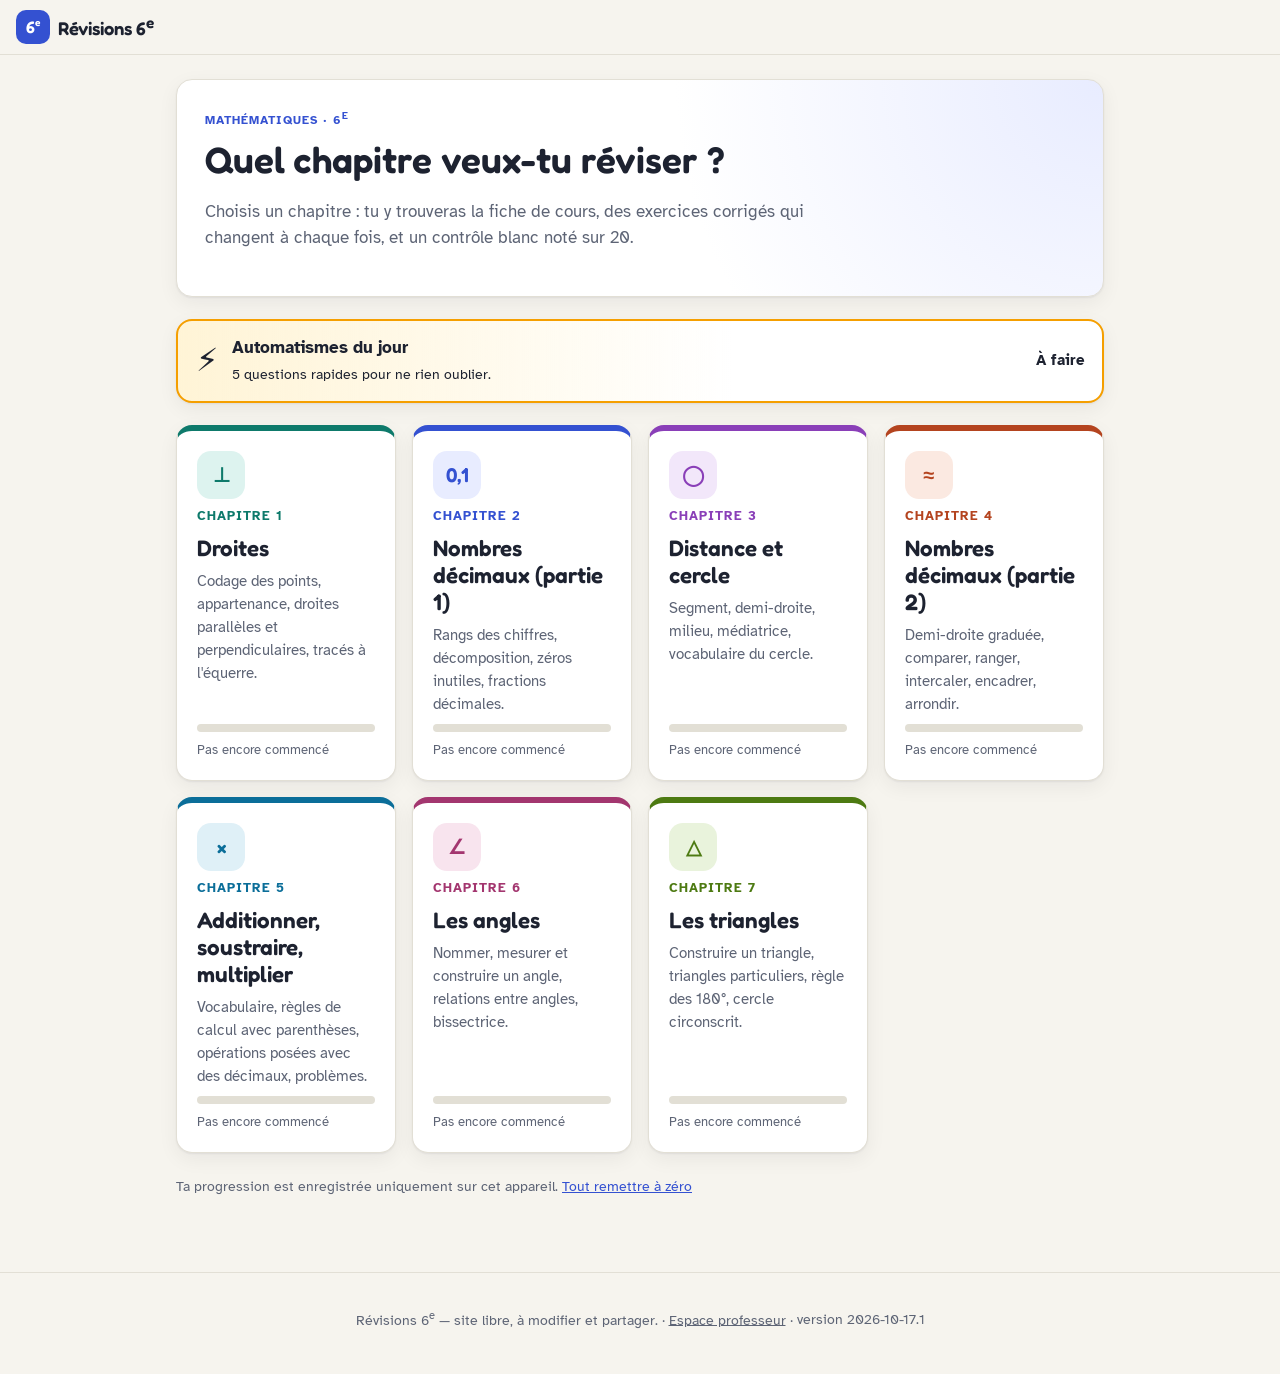
==== index.html @ e7c31f2b "Add files via upload" ====
<!doctype html>
<html lang="fr">
<head>
  <meta charset="utf-8">
  <meta name="viewport" content="width=device-width, initial-scale=1">
  <title>Révisions 6e — Mathématiques</title>
  <meta name="description" content="Site de révision tout-en-un pour les élèves de 6e : droites, nombres décimaux, distance et cercle, opérations, angles, triangles. Fiches de cours et exercices corrigés.">
  <link rel="preconnect" href="https://fonts.googleapis.com">
  <link rel="preconnect" href="https://fonts.gstatic.com" crossorigin>
  <link href="https://fonts.googleapis.com/css2?family=Atkinson+Hyperlegible:wght@400;700&family=Fredoka:wght@500;600&display=swap" rel="stylesheet">
  <meta name="site-version" content="2026-10-17.1">
  <link rel="stylesheet" href="style.css?v=2026-10-17.1">
  <link rel="stylesheet" href="chapitres-p2.css?v=2026-10-17.1">
</head>
<body>

<header class="top">
  <a href="#/" class="logo"><span class="logo-mark" id="logo-mark"><span>6<sup>e</sup></span></span><span>Révisions 6<sup>e</sup></span></a>
  <a href="#/" class="chap-pill" id="chap-pill" hidden></a>
  <nav id="nav" aria-label="Sections du chapitre"></nav>
</header>

<main>

  <!-- ===================================================== -->
  <!-- CHOIX DU CHAPITRE                                      -->
  <!-- ===================================================== -->
  <section class="page" data-ch="" data-p="accueil">
    <div class="hero">
      <p class="kicker">Mathématiques · 6<sup>e</sup></p>
      <h1>Quel chapitre veux-tu réviser ?</h1>
      <p class="lead">Choisis un chapitre : tu y trouveras la fiche de cours, des exercices corrigés qui changent à chaque fois, et un contrôle blanc noté sur 20.</p>
    </div>
    <div id="auto-card"></div>
    <div class="chapters" id="chapters"></div>
    <p class="small muted">Ta progression est enregistrée uniquement sur cet appareil.
      <button type="button" id="reset" class="linkbtn">Tout remettre à zéro</button></p>
  </section>

  <!-- ===================================================== -->
  <!-- DEVOIR (lien donné par le professeur)                  -->
  <!-- ===================================================== -->
  <section class="page" data-ch="_" data-p="devoir">
    <div class="devoir-head hero"></div>
    <div class="devoir-start card"></div>
    <div class="exercise devoir-ex" hidden></div>
  </section>

  <!-- ===================================================== -->
  <!-- ESPACE PROFESSEUR                                      -->
  <!-- ===================================================== -->
  <section class="page" data-ch="_" data-p="prof">
    <h1>Espace professeur</h1>
    <div id="prof-lock" class="card lock">
      <p class="lead">Cet espace est réservé au professeur.</p>
      <label for="prof-code"><b>Code d'accès :</b></label>
      <div class="prof-row"><input type="password" id="prof-code" autocomplete="off" aria-label="Code d'accès">
      <button type="button" class="btn primary" id="prof-unlock">Entrer</button></div>
      <p class="lock-msg"></p>
    </div>
    <div id="prof-content" hidden>
      <p class="lead">Choisis une ou plusieurs notions, puis copie le lien du devoir pour tes élèves (ENT, Pronote…), ou lance-les au vidéoprojecteur. <button type="button" class="linkbtn" id="prof-relock">Verrouiller cet espace</button></p>
      <div class="card p2-classeur">
        <h2>📒 Classeur de la période</h2>
        <p class="small">Progression par classe (à cocher ou datée selon ton emploi du temps), déroulé des séances, devoirs à copier avec le lien du site déjà prêt, tous les documents (cours, corrigés, évaluations) et les <b>parcours avec les prénoms</b>, dans l'ordre du plan de classe.</p>
        <p><a class="btn primary" href="classeur.html">Ouvrir le classeur →</a> <span class="small muted">Les documents sont chiffrés : le classeur te demande leur code la première fois.</span></p>
      </div>
      <p id="bilan-open-row" hidden><a class="btn primary" id="bilan-open" target="_blank" rel="noopener">📊 Voir le bilan des devoirs (Grist)</a></p>
      <div class="prof-out card">
        <h2>1. Donner un devoir</h2>
        <div class="prof-opts">
          <span><label for="prof-n"><b>Nombre de questions :</b></label>
          <select id="prof-n"><option>5</option><option selected>10</option><option>15</option><option>20</option></select></span>
          <span><label for="prof-classe"><b>Classe :</b></label>
          <select id="prof-classe" class="cl-select"></select>
          <button type="button" class="mini" id="prof-classes-edit">✏️ Mes classes</button></span>
          <label class="prof-chk"><input type="checkbox" id="prof-form-use" disabled> Envoyer les résultats dans mon formulaire (voir 2.)</label>
          <label class="prof-chk"><input type="checkbox" id="prof-once"> Seul le premier essai compte (les suivants servent d'entraînement et ne sont pas envoyés)</label>
        </div>
        <div class="prof-row">
          <input type="text" id="prof-link" readonly aria-label="Lien du devoir">
          <button type="button" class="btn primary" id="prof-copy-link">Copier le lien</button>
          <a class="btn" id="prof-open" hidden>Essayer</a>
          <a class="btn" id="prof-projo" hidden>📽 Vidéoprojecteur</a>
        </div>
        <div id="prof-classes-box" class="classes-box" hidden>
          <label for="prof-classes-list"><b>Mes classes</b> (une par ligne) :</label>
          <textarea id="prof-classes-list" rows="5" placeholder="6A&#10;6B&#10;6C"></textarea>
          <p><button type="button" class="btn primary" id="prof-classes-save">Enregistrer</button> <span class="small muted">La liste reste enregistrée sur cet ordinateur.</span></p>
        </div>
        <p class="small muted"><b>Classe :</b> choisis la classe dans le menu avant de copier le lien ; elle est fixée dans le lien, les élèves n'ont rien à choisir. Fais un lien par classe. L'élève écrit seulement son prénom avant de commencer. À la fin, il obtient une carte de résultat (prénom, score, aide utilisée, date, numéro d'essai, code). Si ton formulaire Google est relié, le résultat t'est <b>envoyé automatiquement</b> ; sinon, l'élève te montre une capture d'écran ou te recopie son code.</p>
      </div>
      <div id="prof-list"></div>
      <div class="card">
        <h2>2. Recevoir les résultats automatiquement</h2>
        <p class="small">Les résultats de toute la classe arrivent dans un tableau, une ligne par élève, sans rien recopier. À faire <b>une seule fois</b>, avec <b>Grist</b> (apps.education.fr) :</p>
        <ol class="small steps-form">
          <li>Dans Grist, crée un document avec une table de <b>6 colonnes</b> nommées exactement : <b>Prénom, Code, Classe, Devoir, Score, Détail</b>.</li>
          <li>Ajoute une vue <b>Formulaire</b> sur cette table, avec ces 6 champs, puis clique sur <b>Publier</b>.</li>
          <li>Copie le lien du formulaire publié (il ressemble à <code>…/o/docs/forms/…/1</code>), colle-le ci-dessous, puis clique sur <b>Relier et tester</b>.</li>
        </ol>
        <div class="prof-row">
          <input type="text" id="prof-form" class="wide-inp" placeholder="https://grist.numerique.gouv.fr/o/docs/forms/…/1" aria-label="Lien du formulaire">
          <button type="button" class="btn primary" id="prof-form-test" hidden>Relier et tester</button>
        </div>
        <p id="prof-form-status" class="small muted"></p>
        <p class="small">Le test envoie une ligne « TEST » dans ta table : si elle arrive, tout fonctionne. Sinon, le site passe tout seul en <b>mode manuel</b> : à la fin du devoir, l'élève a un lien vers ton formulaire pour y recopier son code, et tu vérifies ensuite tous les codes d'un coup (partie 3).</p>
        <details class="howto small">
          <summary>Utiliser plutôt un formulaire Google</summary>
          <ol class="steps-form">
            <li>Sur forms.google.com, crée un formulaire avec 6 questions « Réponse courte », dans cet ordre : Prénom, Code, Classe, Devoir, Score, Détail.</li>
            <li>Paramètres → Réponses : ne collecte pas les e-mails, et décoche « Limiter aux utilisateurs de [ton établissement] ».</li>
            <li>Réponses → Associer à Sheets.</li>
            <li>⋮ → Obtenir le lien prérempli : écris <b>x</b> dans les 6 réponses, « Obtenir le lien », « Copier le lien », puis colle-le dans le champ ci-dessus.</li>
          </ol>
        </details>
        <p class="small muted">Ensuite, les liens de devoir que tu copies plus haut utilisent ce formulaire. Ce réglage reste enregistré sur cet appareil. Données transmises : prénom, classe, devoir, score, date, code. Vérifie avec ton établissement que l'outil choisi est autorisé.</p>
      </div>
      <div class="card">
        <h2>3. Bilan des résultats</h2>
        <div class="grist-auto widget-box">
          <p class="small"><b>⭐ Le plus simple : le bilan directement dans Grist</b>, toujours à jour, sans rien copier. À régler une fois :</p>
          <ol class="small steps-form">
            <li>Dans ton document Grist, clique sur <b>Ajouter</b> → <b>Ajouter un widget à la page</b>.</li>
            <li>Choisis le widget <b>Personnalisé</b> et, comme données, ta table de résultats, puis <b>Ajouter à la page</b>.</li>
            <li>Dans le panneau de droite, choisis « URL personnalisée » et colle cette adresse : <code id="widget-url"></code> <button type="button" class="mini" id="widget-copy">Copier</button></li>
            <li>Règle l'accès du widget sur <b>Lecture de la table</b> (Grist te le demande : clique sur « Accepter »).</li>
          </ol>
          <p class="small muted">Le bilan s'affiche alors dans Grist : une ligne par élève, choix du meilleur, premier ou dernier essai, élèves qui n'ont pas fait le devoir, codes suspects.</p>
          <p class="small"><b>Bouton d'accès rapide :</b> dans Grist, ouvre la page où se trouve le bilan, copie l'adresse en haut du navigateur et colle-la ici. Un bouton « 📊 Voir le bilan » apparaîtra en haut de cet espace.</p>
          <input type="text" id="bilan-link" class="wide-inp" placeholder="https://grist.numerique.gouv.fr/o/docs/…/p/2" aria-label="Lien de la page du bilan dans Grist">
        </div>
        <div class="grist-auto">
          <p class="small"><b>Chargement automatique depuis Grist</b> (avec une clé API ; refusé par le Grist de l'État) :</p>
          <ol class="small steps-form">
            <li>Dans Grist, ouvre ta table de résultats et copie l'adresse de la page (le lien du <b>document</b>) :
              <input type="text" id="gr-doc" class="wide-inp" placeholder="https://grist.numerique.gouv.fr/o/docs/…" aria-label="Lien du document Grist"></li>
            <li>Dans Grist, clique sur ton nom (en haut à droite) → <b>Paramètres du profil</b> → <b>Clé API</b> → <b>Créer</b>, puis copie la clé :
              <input type="password" id="gr-key" class="wide-inp" autocomplete="off" placeholder="Clé API Grist" aria-label="Clé API Grist"></li>
          </ol>
          <p><button type="button" class="btn primary" id="gr-load">🔄 Charger les résultats</button> <button type="button" class="linkbtn" id="gr-forget" hidden>Oublier la clé sur cet appareil</button></p>
          <p id="gr-status" class="gr-status muted">La clé reste uniquement sur cet appareil : elle n'est jamais mise dans les liens des élèves. Ne la donne à personne ; « Verrouiller cet espace » l'efface.</p>
        </div>
        <details class="howto small"${''}>
          <summary>Sans clé : copier-coller depuis Grist ou Google Sheets</summary>
          <p>Clique dans ta table, fais <kbd>Ctrl</kbd>+<kbd>A</kbd> pour tout sélectionner puis <kbd>Ctrl</kbd>+<kbd>C</kbd> pour copier, et colle ici avec <kbd>Ctrl</kbd>+<kbd>V</kbd> :</p>
        <textarea id="bilan-in" rows="4" aria-label="Lignes copiées depuis la table des résultats" placeholder="Colle ici toute ta table de résultats…"></textarea>
        <p><button type="button" class="linkbtn" id="bilan-clear">Effacer</button></p>
        </details>
        <div id="bilan-out"></div>
        <p class="small muted">Le bilan donne une ligne par élève, même s'il a fait le devoir plusieurs fois : tu choisis de retenir son meilleur essai, son premier ou son dernier. Chaque code est vérifié : une ligne tapée à la main ou recopiée sur un camarade est signalée à part. Rien de ce que tu colles n'est enregistré, sauf les listes de classe sur cet appareil.</p>
      </div>
      <div class="card">
        <h2>4. Vidéoprojecteur</h2>
        <p class="small">Coche des notions plus haut puis clique sur « 📽 Vidéoprojecteur ». Une question s'affiche en grand ; <kbd>R</kbd> affiche la réponse, <kbd>→</kbd> passe à la suivante, <kbd>F</kbd> met en plein écran. Un minuteur est disponible.</p>
      </div>
    </div>
  </section>

  <!-- ===================================================== -->
  <!-- VIDÉOPROJECTEUR                                        -->
  <!-- ===================================================== -->
  <section class="page" data-ch="_" data-p="projo">
    <div class="projo-stage"></div>
  </section>

  <!-- ===================================================== -->
  <!-- AUTOMATISMES DU JOUR                                   -->
  <!-- ===================================================== -->
  <section class="page" data-ch="_" data-p="auto">
    <div class="hero">
      <p class="kicker">Tous les chapitres</p>
      <h1>⚡ Automatismes du jour</h1>
      <p class="lead auto-info"></p>
    </div>
    <div class="exercise auto-ex" style="margin-top:18px"></div>
  </section>

  <!-- ===================================================== -->
  <!-- CHAPITRE 1 : DROITES                                   -->
  <!-- ===================================================== -->
  <section class="page" data-ch="droites" data-p="accueil" data-title="Accueil">
    <div class="hero">
      <p class="kicker">Chapitre 1</p>
      <h1>Droites</h1>
      <p class="lead">Codage des points, appartenance, droites parallèles et perpendiculaires, tracés à l'équerre et à la règle.</p>
      <div class="hero-actions"><a class="btn primary" href="#/droites/fiche">Lire la fiche</a><a class="btn" href="#/droites/controle">Faire le contrôle blanc</a></div>
    </div>
    <h2 class="section-title">Ta progression</h2>
    <div class="cards ch-cards"></div>
  </section>

  <section class="page" data-ch="droites" data-p="fiche" data-title="Fiche">
    <h1>Fiche de révision — Droites</h1>
    <p class="lead">Le point et son codage, la droite et ses notations, la position de deux droites, les méthodes de tracé.</p>

    <article class="card">
      <h2><span class="badge">1</span> Le point</h2>
      <div class="rule"><b>Définition :</b> le point définit une <b>position</b> sur la feuille. On le nomme habituellement avec une <b>lettre majuscule</b>.</div>
      <h3>Point seul</h3>
      <div class="cd-grid">
        <figure><div data-cd="seul:x"></div><figcaption class="yes">OUI — croix ×, lettre décalée</figcaption></figure>
        <figure><div data-cd="seul:plus"></div><figcaption class="yes">OUI — croix +, lettre décalée</figcaption></figure>
        <figure><div data-cd="seul:under"></div><figcaption class="no">NON — lettre collée sous la croix</figcaption></figure>
        <figure><div data-cd="seul:glued"></div><figcaption class="no">NON — lettre collée à la croix</figcaption></figure>
        <figure><div data-cd="seul:square"></div><figcaption class="no">NON — lettre sur un carré</figcaption></figure>
        <figure><div data-cd="seul:letter"></div><figcaption class="no">NON — lettre seule</figcaption></figure>
      </div>
      <h3>Point sur une droite</h3>
      <div class="cd-grid">
        <figure><div data-cd="droite:dash"></div><figcaption class="yes">OUI — petit trait qui coupe la droite</figcaption></figure>
        <figure><div data-cd="droite:xon"></div><figcaption class="no">NON — croix sur la droite</figcaption></figure>
        <figure><div data-cd="droite:near"></div><figcaption class="no">NON — lettre sans marque</figcaption></figure>
      </div>
      <h3>Point à l'intersection de deux droites</h3>
      <div class="cd-grid">
        <figure><div data-cd="inter:plain"></div><figcaption class="yes">OUI — simple croisement nommé</figcaption></figure>
        <figure><div data-cd="inter:xadd"></div><figcaption class="no">NON — croix ajoutée</figcaption></figure>
        <figure><div data-cd="inter:vbar"></div><figcaption class="no">NON — trait ajouté</figcaption></figure>
      </div>
      <h3>Point comme sommet d'une figure</h3>
      <div class="cd-grid">
        <figure><div data-cd="sommet:plain"></div><figcaption class="yes">OUI — sommets nommés, sans croix</figcaption></figure>
        <figure><div data-cd="sommet:xall"></div><figcaption class="no">NON — une croix sur chaque sommet</figcaption></figure>
      </div>
      <p class="tip">Dans ces situations, on considère que le point est tracé <b>après</b> la figure. Si le point est tracé <b>avant</b> la droite, on obtient une croix sur la droite ou sur le croisement : cela donne une indication sur l'ordre de construction dans le programme de construction !</p>
      <a class="btn small-btn" href="#/droites/points">S'entraîner →</a>
    </article>

    <article class="card">
      <h2><span class="badge">2</span> La droite</h2>
      <div class="rule"><b>Définition et notations :</b>
        <ul class="tight">
          <li>Une droite est <b>illimitée</b> : il est impossible de la représenter entièrement. On la note entre <b>parenthèses</b>, par exemple (d).</li>
          <li>Des points sont <b>alignés</b> lorsqu'ils se trouvent sur une même droite.</li>
          <li><b>Appartenance :</b> si le point C est sur la droite (d), on note C ∈ (d) ; si le point D n'est pas sur (d), on note D ∉ (d).</li>
        </ul>
      </div>
      <p class="example">Si A, B et C sont sur la droite (d), ils sont alignés. Deux points de la droite permettent de lui donner d'autres noms : (AB), (BA), (AC), (CA), (BC) ou (CB).</p>
      <h3>Position de deux droites</h3>
      <div class="table-wrap">
        <table class="voc pos">
          <thead><tr><th></th><th>Droites parallèles</th><th>Droites sécantes</th><th>Droites perpendiculaires</th></tr></thead>
          <tbody>
            <tr><th>Définition</th><td>(d) et (d′) ne se coupent jamais.</td><td>(d) et (d′) se coupent au point O.</td><td>(d) et (d′) se coupent en formant un angle droit.</td></tr>
            <tr><th>Schéma</th><td><div class="fig-box" data-fig="pos-par"></div></td><td><div class="fig-box" data-fig="pos-sec"></div></td><td><div class="fig-box" data-fig="pos-perp"></div></td></tr>
            <tr><th>Notation</th><td>(d) // (d′)</td><td>pas de notation</td><td>(d) ⊥ (d′)</td></tr>
          </tbody>
        </table>
      </div>
      <h3>Méthode : reconnaître la position des droites</h3>
      <div class="fig-row">
        <ul class="checklist">
          <li>Noms de la droite (h) : (AC), (CA), (AE), (EA), (CE) ou (EC).</li>
          <li>Droites perpendiculaires : (BD) ⊥ (d) et (BD) ⊥ (d′).</li>
          <li>Droites parallèles : (d) // (d′).</li>
          <li>Droites sécantes non perpendiculaires : (d) et (h) sont sécantes en A.</li>
        </ul>
        <div class="fig-box" data-fig="ex-noms"></div>
      </div>
      <a class="btn small-btn" href="#/droites/positions">S'entraîner →</a>
    </article>

    <article class="card">
      <h2><span class="badge">3</span> Méthodes de tracés</h2>
      <h3>Tracer la perpendiculaire à (d) passant par A</h3>
      <div class="fig-row">
        <ol class="steps">
          <li>Tracer une première droite (d).</li>
          <li>Bien aligner le petit côté de l'équerre avec cette droite, et faire glisser l'équerre jusqu'au point A.</li>
          <li>Tracer la perpendiculaire le long de l'autre côté de l'angle droit.</li>
        </ol>
        <div class="fig-box" data-fig="anim-perp"></div>
      </div>
      <h3>Tracer la parallèle à (d) passant par A</h3>
      <div class="fig-row">
        <ol class="steps">
          <li>Placer l'équerre le long de la droite (d) et la règle contre l'équerre.</li>
          <li>Faire glisser l'équerre le long de la règle jusqu'au point A.</li>
          <li>Tracer la droite parallèle à (d) passant par A.</li>
        </ol>
        <div class="fig-box" data-fig="anim-par"></div>
      </div>
      <div class="rule"><b>Propriété :</b> deux droites perpendiculaires à une même droite sont <b>toujours parallèles</b>. C'est sur elle que repose la méthode.</div>
      <p class="tip"><b>Autre méthode possible :</b> on peut aussi tracer une parallèle uniquement à l'équerre, en construisant deux perpendiculaires successives.</p>
      <a class="btn small-btn" href="#/droites/tracer">S'entraîner à tracer →</a>
    </article>
  </section>

  <section class="page" data-ch="droites" data-p="points" data-title="Points et droites">
    <h1>Points et droites</h1>
    <p class="lead">Coder un point selon la situation, utiliser ∈ et ∉, reconnaître des points alignés et nommer une droite.</p>
    <h2 class="ex-title">Coder un point</h2>
    <div class="exercise" data-gen="d-codage"></div>
    <div class="grid2">
      <div><h2 class="ex-title">Appartenance et alignement</h2><div class="exercise" data-gen="d-appartient"></div></div>
      <div><h2 class="ex-title">Nommer une droite</h2><div class="exercise" data-gen="d-noms"></div></div>
    </div>
  </section>

  <section class="page" data-ch="droites" data-p="positions" data-title="Positions">
    <h1>Position de deux droites</h1>
    <p class="lead">Parallèles, sécantes ou perpendiculaires ? Attention : une droite est illimitée, il faut parfois la prolonger.</p>
    <h2 class="ex-title">Reconnaître la position</h2>
    <div class="exercise" data-gen="d-position"></div>
    <h2 class="ex-title">Deux perpendiculaires à une même droite</h2>
    <div class="exercise" data-gen="d-prop"></div>
  </section>

  <section class="page" data-ch="droites" data-p="tracer" data-title="Tracer">
    <h1>Tracer des perpendiculaires et des parallèles</h1>
    <p class="lead">Utilise les instruments comme sur ta feuille. Quand ta figure est finie, clique sur « Vérifier ».</p>
    <details class="howto">
      <summary>Comment utiliser les instruments ?</summary>
      <ul>
        <li><b>⊥ Équerre :</b> clique sur la droite de référence, puis sur le point par lequel doit passer la perpendiculaire.</li>
        <li><b>∥ Parallèle (règle + équerre) :</b> clique sur la droite de référence, puis sur le point par lequel doit passer la parallèle.</li>
        <li><b>📏 Règle, ⟷ Droite, ↗ Demi-droite :</b> clique sur le point de départ, puis à l'arrivée.</li>
        <li><b>× Point :</b> se place exactement sur les intersections et les tracés.</li>
        <li><b>✋ Déplacer :</b> si ta figure sort du cadre, fais glisser la feuille. <b>↶ Annuler</b> efface ton dernier tracé.</li>
      </ul>
    </details>
    <h2 class="ex-title">Tracer une perpendiculaire</h2>
    <div class="exercise" data-gen="d-perp"></div>
    <h2 class="ex-title">Tracer une parallèle</h2>
    <div class="exercise" data-gen="d-par"></div>
  </section>

  <section class="page" data-ch="droites" data-p="erreurs" data-title="Mes erreurs">
    <h1>Mes erreurs — Droites</h1>
    <p class="lead">Les types de questions que tu as ratés reviennent ici. Un point faible disparaît après 2 réussites d'affilée sans indice.</p>
    <div class="weak-summary"></div>
    <div class="exercise" data-weak="droites"></div>
  </section>

  <section class="page" data-ch="droites" data-p="controle" data-title="Contrôle blanc" data-exam="1">
    <h1>Contrôle blanc — Droites</h1>
    <p class="lead">10 questions, dont des tracés. Une seule tentative par question, comme le jour du devoir !</p>
    <div class="exercise exam" data-exam="droites"></div>
  </section>

  <!-- ===================================================== -->
  <!-- CHAPITRE 2 : NOMBRES DÉCIMAUX (PARTIE 1)               -->
  <!-- ===================================================== -->
  <section class="page" data-ch="decimaux1" data-p="accueil" data-title="Accueil">
    <div class="hero">
      <p class="kicker">Chapitre 2</p>
      <h1>Nombres décimaux (partie 1)</h1>
      <p class="lead">Les nombres entiers et décimaux : rangs des chiffres, décomposition, zéros inutiles et fractions décimales.</p>
      <div class="hero-actions"><a class="btn primary" href="#/decimaux1/fiche">Lire la fiche</a><a class="btn" href="#/decimaux1/controle">Faire le contrôle blanc</a></div>
    </div>
    <h2 class="section-title">Ta progression</h2>
    <div class="cards ch-cards"></div>
  </section>

  <section class="page" data-ch="decimaux1" data-p="fiche" data-title="Fiche">
    <h1>Fiche de révision — Nombres entiers et décimaux</h1>
    <p class="lead">Écrire, lire et décomposer les nombres entiers et décimaux.</p>

    <article class="card">
      <h2><span class="badge">1</span> Les nombres entiers</h2>
      <div class="rule"><b>Principes de numération :</b>
        <ol class="tight">
          <li>Notre numération utilise 10 symboles appelés <b>chiffres</b> : 0, 1, 2, 3, 4, 5, 6, 7, 8, 9.</li>
          <li>La <b>position</b> d'un chiffre dans un nombre détermine sa valeur : c'est le principe de la numération de position.</li>
          <li>Pour faciliter la lecture des grands nombres, on regroupe les chiffres par <b>tranches de trois</b> à partir de la <b>droite</b>.</li>
        </ol>
      </div>
      <div data-numtab="4819035621"></div>
      <p class="example">4819035621 s'écrit plus clairement 4 819 035 621. Dans ce nombre, 3 est le chiffre des dizaines de mille.</p>
      <h3>Reconnaître le rang d'un chiffre et déterminer des quantités</h3>
      <ul class="checklist">
        <li>8 <u>3</u>92 : 3 est le chiffre des centaines.</li>
        <li><u>5</u> 104 : 5 est le chiffre des unités de mille (ou milliers).</li>
        <li>9 21<u>8</u> : 8 est le chiffre des unités.</li>
        <li><u>7</u>2 450 000 : 7 est le chiffre des dizaines de millions.</li>
        <li>Dans 9 382, il y a <b>938 dizaines</b> (938 × 10 = 9 380) et <b>93 centaines</b> (93 × 100 = 9 300).</li>
      </ul>
      <p class="warnbox"><b>Attention :</b> « le <b>chiffre</b> des dizaines » de 9 382 est 8 (un seul chiffre), mais « le <b>nombre</b> de dizaines » est 938.</p>
      <h3>Décomposer un nombre entier selon ses rangs</h3>
      <p class="example">7 418 = (7 × 1 000) + (4 × 100) + (1 × 10) + (8 × 1)<br>360 520 = (3 × 100 000) + (6 × 10 000) + (5 × 100) + (2 × 10)</p>
      <a class="btn small-btn" href="#/decimaux1/rangs">S'entraîner →</a>
    </article>

    <article class="card">
      <h2><span class="badge">2</span> Nombres décimaux</h2>
      <div class="rule"><b>Définition :</b> un nombre décimal est composé de deux parties séparées par une virgule : la <b>partie entière</b> (à gauche de la virgule) et la <b>partie décimale</b> (à droite de la virgule).</div>
      <p class="example">83,614 = 83 + 0,614. Ici, 83 est la partie entière et 0,614 est la partie décimale.</p>
      <div data-numtab="83,614"></div>
      <h3>Reconnaître le rang d'un chiffre décimal</h3>
      <ul class="checklist">
        <li>14,<u>8</u>2 : 8 est le chiffre des dixièmes.</li>
        <li>309,1<u>7</u>5 : 7 est le chiffre des centièmes.</li>
        <li><u>6</u>1,54 : 6 est le chiffre des dizaines.</li>
        <li>0,00<u>9</u> : 9 est le chiffre des millièmes.</li>
        <li>Dans 83,614, il y a <b>836 dixièmes</b> et <b>8 361 centièmes</b>.</li>
      </ul>
      <h3>Zéros inutiles</h3>
      <div class="rule"><b>Règle :</b> on peut supprimer les zéros situés aux extrémités de la partie entière (à gauche) ou de la partie décimale (à droite) sans changer la valeur du nombre.</div>
      <p class="example">067,30 = 67,3 &nbsp;·&nbsp; 402,080 = 402,08 &nbsp;·&nbsp; 09,500 = 9,5 &nbsp;·&nbsp; 180,00 = 180</p>
      <p class="warnbox"><b>Attention :</b> les zéros <b>au milieu</b> d'un nombre sont utiles ! Dans 402,08, si on enlève un zéro, le nombre change.</p>
      <a class="btn small-btn" href="#/decimaux1/decomposer">S'entraîner →</a>
    </article>

    <article class="card">
      <h2><span class="badge">3</span> Fractions décimales</h2>
      <div class="rule"><b>Définition :</b> une fraction décimale est une fraction dont le dénominateur est 10, 100, 1 000…</div>
      <div class="table-wrap">
        <table class="voc">
          <thead><tr><th>En lettres</th><th>Fraction décimale</th><th>Écriture décimale</th></tr></thead>
          <tbody>
            <tr><td>Un dixième</td><td>[[1|10]]</td><td>0,1</td></tr>
            <tr><td>Un centième</td><td>[[1|100]]</td><td>0,01</td></tr>
            <tr><td>Un millième</td><td>[[1|1 000]]</td><td>0,001</td></tr>
            <tr><td>Seize centièmes</td><td>[[16|100]]</td><td>0,16</td></tr>
            <tr><td>Trois-cent-deux dixièmes</td><td>[[302|10]]</td><td>30,2</td></tr>
          </tbody>
        </table>
      </div>
      <h3>Passer d'une écriture décimale à une fraction décimale</h3>
      <ul class="checklist">
        <li>3,7 = [[37|10]] (car 7 est le chiffre des dixièmes)</li>
        <li>82,19 = [[8 219|100]] (car 9 est le chiffre des centièmes)</li>
        <li>[[73|100]] = 0,73 et [[841|10]] = 84,1</li>
      </ul>
      <h3>Décomposer un nombre sous différentes formes</h3>
      <ul class="tight">
        <li>En lettres : 614 unités et 28 centièmes (ou 614 unités, 2 dixièmes et 8 centièmes)</li>
        <li>Fraction décimale : 614,28 = [[61 428|100]]</li>
        <li>Somme d'un entier et d'une fraction décimale : 614,28 = 614 + [[28|100]]</li>
        <li>Décomposition selon les rangs : (6 × 100) + (1 × 10) + (4 × 1) + (2 × [[1|10]]) + (8 × [[1|100]])</li>
      </ul>
      <div class="tip"><b>À retenir — un même nombre décimal possède plusieurs écritures :</b>
        <ol class="tight">
          <li>l'écriture décimale : 12,35 ;</li>
          <li>la fraction décimale : [[1 235|100]] ;</li>
          <li>la somme d'un entier et d'une fraction décimale : 12 + [[35|100]] ;</li>
          <li>la décomposition par rangs : (1 × 10) + (2 × 1) + (3 × [[1|10]]) + (5 × [[1|100]]).</li>
        </ol>
      </div>
      <a class="btn small-btn" href="#/decimaux1/fractions">S'entraîner →</a>
    </article>
  </section>

  <section class="page" data-ch="decimaux1" data-p="rangs" data-title="Rangs">
    <h1>Rangs et classes</h1>
    <p class="lead">Repère le rang d'un chiffre, compte les dizaines ou les dixièmes, regroupe les chiffres par tranches de trois.</p>
    <h2 class="ex-title">Rang d'un chiffre</h2>
    <div class="exercise" data-gen="n-rang"></div>
    <div class="grid2">
      <div><h2 class="ex-title">Combien de… ?</h2><div class="exercise" data-gen="n-combien"></div></div>
      <div><h2 class="ex-title">Tranches de trois chiffres</h2><div class="exercise" data-gen="n-tranches"></div></div>
    </div>
  </section>

  <section class="page" data-ch="decimaux1" data-p="decomposer" data-title="Décomposer">
    <h1>Décomposer et simplifier l'écriture</h1>
    <p class="lead">Décompose un nombre selon ses rangs (ou retrouve-le), puis repère les zéros inutiles.</p>
    <h2 class="ex-title">Décomposer, recomposer</h2>
    <div class="exercise" data-gen="n-decomp"></div>
    <h2 class="ex-title">Zéros inutiles</h2>
    <div class="exercise" data-gen="n-zeros"></div>
  </section>

  <section class="page" data-ch="decimaux1" data-p="fractions" data-title="Fractions décimales">
    <h1>Fractions décimales</h1>
    <p class="lead">Passe de l'écriture décimale à la fraction décimale, des lettres aux chiffres, et écris un même nombre de plusieurs façons. Tape une fraction avec une barre : <code>37/10</code>.</p>
    <h2 class="ex-title">Écriture décimale ↔ fraction décimale</h2>
    <div class="exercise" data-gen="n-fracdec"></div>
    <div class="grid2">
      <div><h2 class="ex-title">Des lettres aux chiffres</h2><div class="exercise" data-gen="n-lettres"></div></div>
      <div><h2 class="ex-title">Différentes écritures</h2><div class="exercise" data-gen="n-formes"></div></div>
    </div>
  </section>

  <section class="page" data-ch="decimaux1" data-p="erreurs" data-title="Mes erreurs">
    <h1>Mes erreurs — Nombres décimaux (partie 1)</h1>
    <p class="lead">Les types de questions que tu as ratés reviennent ici. Un point faible disparaît après 2 réussites d'affilée sans indice.</p>
    <div class="weak-summary"></div>
    <div class="exercise" data-weak="decimaux1"></div>
  </section>

  <section class="page" data-ch="decimaux1" data-p="controle" data-title="Contrôle blanc" data-exam="1">
    <h1>Contrôle blanc — Nombres décimaux (partie 1)</h1>
    <p class="lead">10 questions qui mélangent tous les savoir-faire. Une seule tentative par question, comme le jour du devoir !</p>
    <div class="exercise exam" data-exam="decimaux1"></div>
  </section>

  <!-- ===================================================== -->
  <!-- CHAPITRE 3 : DISTANCE ET CERCLE                        -->
  <!-- ===================================================== -->
  <section class="page" data-ch="cercle" data-p="accueil" data-title="Accueil">
    <div class="hero">
      <p class="kicker">Chapitre 3</p>
      <h1>Distance et cercle</h1>
      <p class="lead">Segment, demi-droite et longueur, milieu, médiatrice, vocabulaire du cercle, cercle et disque.</p>
      <div class="hero-actions"><a class="btn primary" href="#/cercle/fiche">Lire la fiche</a><a class="btn" href="#/cercle/controle">Faire le contrôle blanc</a></div>
    </div>
    <h2 class="section-title">Ta progression</h2>
    <div class="cards ch-cards"></div>
  </section>

  <section class="page" data-ch="cercle" data-p="fiche" data-title="Fiche">
    <h1>Fiche de révision — Distance et cercle</h1>
    <p class="lead">Les notations, le milieu, la médiatrice et le vocabulaire du cercle.</p>

    <article class="card">
      <h2><span class="badge">1</span> Segment, demi-droite et milieu</h2>
      <div class="table-wrap">
        <table class="voc notat">
          <thead><tr><th>Objet géométrique</th><th>Notation</th><th>Représentation</th></tr></thead>
          <tbody>
            <tr><td>Le segment d'extrémités A et B</td><td>[AB]</td><td><div data-fig="n-seg"></div></td></tr>
            <tr><td>La demi-droite d'origine A passant par B</td><td>[AB)</td><td><div data-fig="n-ray"></div></td></tr>
            <tr><td>La demi-droite d'origine B passant par A</td><td>[BA)</td><td><div data-fig="n-rayr"></div></td></tr>
            <tr><td>La longueur (distance entre A et B)</td><td>AB = 3,5 cm</td><td><div data-fig="n-len"></div></td></tr>
          </tbody>
        </table>
      </div>
      <div class="warnbox"><b>Attention aux notations !</b>
        <ul class="tight">
          <li>[AB] désigne l'<b>objet géométrique</b> (la figure), alors que AB désigne un <b>nombre</b> (la longueur).</li>
          <li>On écrit AB = 5 cm, mais on n'écrit <b>jamais</b> [AB] = 5 cm.</li>
          <li><b>Appartenance :</b> si un point M se trouve sur le segment [AB], on note M ∈ [AB]. S'il n'y est pas, on note M ∉ [AB].</li>
        </ul>
      </div>
      <h3>Milieu d'un segment</h3>
      <div class="fig-row">
        <div class="rule">Le <b>milieu</b> d'un segment est le point qui appartient au segment et qui le partage en deux segments de même longueur. On code les longueurs égales avec le même symbole.<br><br><b>I est le milieu de [AB]</b> signifie que : <b>I ∈ [AB]</b> et <b>AI = IB</b>.</div>
        <div class="fig-box" data-fig="milieu"></div>
      </div>
      <h3>Unité de longueur</h3>
      <p>L'unité de référence pour mesurer une longueur est le <b>mètre</b> (m). On peut le découper (décimètre, centimètre, millimètre) ou le prendre plusieurs fois (décamètre, hectomètre, kilomètre) pour s'adapter à la taille de ce que l'on cherche à mesurer.</p>
      <div class="units"><span>km</span><span>hm</span><span>dam</span><span class="m">m</span><span>dm</span><span>cm</span><span>mm</span></div>
      <a class="btn small-btn" href="#/cercle/notations">S'entraîner →</a>
    </article>

    <article class="card">
      <h2><span class="badge">2</span> Médiatrice d'un segment</h2>
      <div class="rule"><b>Définition :</b> la médiatrice d'un segment est la droite qui passe par son <b>milieu</b> et qui lui est <b>perpendiculaire</b>.</div>
      <div class="rule"><b>Propriété d'équidistance :</b> si un point appartient à la médiatrice d'un segment, alors il est situé à égale distance des deux extrémités de ce segment (il est <b>équidistant</b>).</div>
      <div class="rule"><b>Réciproque :</b> si un point est équidistant des extrémités A et B, alors il se trouve sur la médiatrice du segment [AB].</div>
      <h3>Méthode : tracer la médiatrice du segment [AB] au compas</h3>
      <div class="fig-row">
        <ol class="steps">
          <li>On prend un écartement de compas <b>supérieur à la moitié</b> de la longueur du segment (on peut prendre beaucoup plus si l'on veut).</li>
          <li>En piquant en A, on trace deux arcs de cercle (un au-dessus et un en dessous du segment).</li>
          <li>En gardant le <b>même écartement</b>, on pique en B et on trace deux autres arcs de cercle.</li>
          <li>Les arcs se coupent en deux points E et F. La droite (EF) est la <b>médiatrice</b> du segment [AB].</li>
        </ol>
        <div class="fig-box" data-fig="anim-med"></div>
      </div>
      <a class="btn small-btn" href="#/cercle/mediatrice">S'entraîner →</a>
    </article>

    <article class="card">
      <h2><span class="badge">3</span> Cercle et disque</h2>
      <div class="fig-row">
        <div class="rule"><b>Vocabulaire du cercle :</b>
          <ul class="tight">
            <li>Un <b>cercle</b> de centre O est l'ensemble de tous les points situés à la <b>même distance</b> du centre O.</li>
            <li>Un <b>rayon</b> est un segment reliant le centre O à un point du cercle.</li>
            <li>Un <b>diamètre</b> est un segment passant par <b>le centre O</b> et reliant deux points du cercle.</li>
            <li>Une <b>corde</b> est un segment reliant <b>deux points</b> du cercle.</li>
            <li>Un <b>arc de cercle</b> est une portion de cercle comprise entre deux points.</li>
          </ul>
        </div>
        <div class="fig-box" data-fig="voc"></div>
      </div>
      <div class="rule"><b>Propriétés des longueurs :</b>
        <ul class="tight">
          <li>La longueur d'un diamètre est égale au <b>double</b> de la longueur d'un rayon.</li>
          <li>Le centre O est le <b>milieu</b> de tous les diamètres du cercle.</li>
        </ul>
      </div>
      <h3>Différence entre cercle et disque</h3>
      <p>Le cercle et le disque sont deux figures géométriques différentes qu'on a tendance à confondre…</p>
      <div class="cd-grid two">
        <figure><div class="fig-box" data-fig="cercle"></div><figcaption>Le <b>cercle</b> est le <b>contour</b> (la ligne) — comme un anneau.</figcaption></figure>
        <figure><div class="fig-box" data-fig="disque"></div><figcaption>Le <b>disque</b> est la <b>surface intérieure</b> (le plein) — comme une pizza.</figcaption></figure>
      </div>
      <a class="btn small-btn" href="#/cercle/cercle">S'entraîner →</a>
    </article>
  </section>

  <section class="page" data-ch="cercle" data-p="notations" data-title="Notations et milieu">
    <h1>Notations et milieu</h1>
    <p class="lead">Segment, demi-droite, droite, longueur : chaque objet a sa notation. Et le milieu, c'est deux conditions !</p>
    <div class="grid2">
      <div><h2 class="ex-title">Segment, demi-droite, droite</h2><div class="exercise" data-gen="c-notation"></div></div>
      <div><h2 class="ex-title">Bien écrire</h2><div class="exercise" data-gen="c-ecrire"></div></div>
    </div>
    <h2 class="ex-title">Milieu d'un segment</h2>
    <div class="exercise" data-gen="c-milieu"></div>
    <h2 class="ex-title">Tracer une demi-droite ou un milieu</h2>
    <div class="exercise" data-gen="c-tracer"></div>
  </section>

  <section class="page" data-ch="cercle" data-p="mediatrice" data-title="Médiatrice">
    <h1>Médiatrice d'un segment</h1>
    <p class="lead">Utilise la propriété d'équidistance et sa réciproque, puis trace la médiatrice au compas.</p>
    <h2 class="ex-title">Propriété et réciproque</h2>
    <div class="exercise" data-gen="c-med-prop"></div>
    <h2 class="ex-title">Tracer la médiatrice au compas</h2>
    <div class="exercise" data-gen="c-med-trace"></div>
  </section>

  <section class="page" data-ch="cercle" data-p="cercle" data-title="Cercle">
    <h1>Le cercle</h1>
    <p class="lead">Rayon, diamètre, corde, arc : reconnais-les. Puis trace des cercles au compas.</p>
    <div class="grid2">
      <div><h2 class="ex-title">Vocabulaire du cercle</h2><div class="exercise" data-gen="c-voc"></div></div>
      <div><h2 class="ex-title">Rayon et diamètre</h2><div class="exercise" data-gen="c-rd"></div></div>
    </div>
    <h2 class="ex-title">Cercle et disque</h2>
    <div class="exercise" data-gen="c-disque"></div>
    <h2 class="ex-title">Tracer un cercle</h2>
    <div class="exercise" data-gen="c-trace-cercle"></div>
  </section>

  <section class="page" data-ch="cercle" data-p="erreurs" data-title="Mes erreurs">
    <h1>Mes erreurs — Distance et cercle</h1>
    <p class="lead">Les types de questions que tu as ratés reviennent ici. Un point faible disparaît après 2 réussites d'affilée sans indice.</p>
    <div class="weak-summary"></div>
    <div class="exercise" data-weak="cercle"></div>
  </section>

  <section class="page" data-ch="cercle" data-p="controle" data-title="Contrôle blanc" data-exam="1">
    <h1>Contrôle blanc — Distance et cercle</h1>
    <p class="lead">10 questions, dont des tracés. Une seule tentative par question !</p>
    <div class="exercise exam" data-exam="cercle"></div>
  </section>

  <!-- ===================================================== -->
  <!-- CHAPITRE 4 : NOMBRES DÉCIMAUX (PARTIE 2)               -->
  <!-- ===================================================== -->
  <section class="page" data-ch="decimaux2" data-p="accueil" data-title="Accueil">
    <div class="hero">
      <p class="kicker">Chapitre 4</p>
      <h1>Nombres décimaux (partie 2)</h1>
      <p class="lead">Demi-droite graduée, comparer et ranger, intercaler, encadrer et arrondir.</p>
      <div class="hero-actions"><a class="btn primary" href="#/decimaux2/fiche">Lire la fiche</a><a class="btn" href="#/decimaux2/controle">Faire le contrôle blanc</a></div>
    </div>
    <h2 class="section-title">Ta progression</h2>
    <div class="cards ch-cards"></div>
  </section>

  <section class="page" data-ch="decimaux2" data-p="fiche" data-title="Fiche">
    <h1>Fiche de révision — Comparer et arrondir</h1>
    <p class="lead">La demi-droite graduée, la comparaison des nombres décimaux, l'encadrement et l'arrondi.</p>

    <article class="card">
      <h2><span class="badge">1</span> La demi-droite graduée</h2>
      <div class="rule"><b>Définition et vocabulaire :</b>
        <ul class="tight">
          <li>Une demi-droite graduée est une demi-droite sur laquelle on choisit une <b>origine</b> et une <b>unité de longueur</b> que l'on reporte régulièrement.</li>
          <li>Chaque point d'une demi-droite graduée est repéré par un nombre appelé son <b>abscisse</b>.</li>
          <li>L'origine de la demi-droite graduée correspond à l'abscisse 0.</li>
          <li>Si un point A a pour abscisse 4, on note A(4).</li>
        </ul>
      </div>
      <div class="nl" id="hl-intro"></div>
      <h3>Méthode 1 : placer et lire des nombres</h3>
      <p class="example">1) Quelles sont les abscisses des points A et B ? 2) Placer les points D(15) et E(17,5).</p>
      <div class="nl" id="hl-m1a"></div>
      <p>1) A a pour abscisse 13, soit A(13). B est situé au milieu entre 14 et 15, donc son abscisse est 14,5, soit B(14,5).<br>2) Les points D et E sont placés ci-dessous :</p>
      <div class="nl" id="hl-m1b"></div>
      <h3>Méthode 2 : adapter le pas de la graduation</h3>
      <p class="example">a) Tracer une demi-droite graduée en plaçant 41,5 comme première graduation et en prenant 1 cm pour 1 dixième (0,1).<br>b) Placer les points A(42,8), B(41 + [[9|10]]) et C([[433|10]]).</p>
      <p>a) On ajoute 0,1 à chaque graduation de 1 cm. b) Pour B : 41 + [[9|10]] = 41 + 0,9 = 41,9. Pour C : [[433|10]] = 43,3.</p>
      <div class="nl" id="hl-m2"></div>
      <p class="tip"><b>Astuce :</b> avant de lire ou de placer, cherche combien vaut <b>une</b> graduation : compte les graduations entre deux nombres écrits.</p>
      <a class="btn small-btn" href="#/decimaux2/demidroite">S'entraîner →</a>
    </article>

    <article class="card">
      <h2><span class="badge">2</span> Comparer et ordonner les nombres décimaux</h2>
      <div class="rule"><b>Symboles :</b> &lt; signifie « est inférieur à » (ex. : 2,5 &lt; 2,8) ; &gt; signifie « est supérieur à » (ex. : 4,2 &gt; 3,9).</div>
      <div class="rule"><b>Règle de comparaison :</b>
        <ol class="tight">
          <li>On compare d'abord les <b>parties entières</b>. Le plus grand nombre est celui qui a la plus grande partie entière.</li>
          <li>Si les parties entières sont égales, on compare les parties décimales <b>rang par rang</b> (ou en complétant avec des zéros inutiles pour qu'elles aient le même nombre de chiffres après la virgule).</li>
        </ol>
      </div>
      <h3>Méthode 3 : comparer deux nombres décimaux</h3>
      <p class="example">Comparer 14,52 et 14,6. Les parties entières sont égales (14 = 14). On rajoute un zéro inutile : 14,6 = 14,60. Comme 52 &lt; 60, on en déduit que 14,52 &lt; 14,60, c'est-à-dire <b>14,52 &lt; 14,6</b>.</p>
      <p class="warnbox"><b>Piège :</b> un nombre qui a plus de chiffres après la virgule n'est pas forcément plus grand !</p>
      <h3>Méthode 4 : ordonner une liste de nombres</h3>
      <ul class="tight">
        <li>Ranger dans l'ordre <b>croissant</b> : du plus petit au plus grand. 6 ; 5,42 ; 5,7 ; 4,8 → 4,8 &lt; 5,42 &lt; 5,7 &lt; 6.</li>
        <li>Ranger dans l'ordre <b>décroissant</b> : du plus grand au plus petit. 12,4 ; 11,8 ; 13 ; 11,75 → 13 &gt; 12,4 &gt; 11,8 &gt; 11,75.</li>
      </ul>
      <a class="btn small-btn" href="#/decimaux2/comparer">S'entraîner →</a>
    </article>

    <article class="card">
      <h2><span class="badge">3</span> Intercaler, encadrer et arrondir</h2>
      <div class="rule"><b>Définitions :</b>
        <ul class="tight">
          <li><b>Intercaler</b> un nombre entre deux nombres donnés, c'est en trouver un situé entre les deux.</li>
          <li><b>Encadrer</b> un nombre, c'est le placer entre deux valeurs (l'une plus petite, l'autre plus grande).</li>
          <li><b>Arrondir</b> un nombre à une précision donnée, c'est trouver la valeur la plus proche de ce nombre avec cette précision.</li>
        </ul>
      </div>
      <h3>Méthode 5 : intercaler un nombre décimal</h3>
      <p class="example">Intercaler un nombre entre 7,83 et 7,84. On ajoute un zéro inutile : 7,830 et 7,840. On peut choisir n'importe quelle partie décimale entre 830 et 840, par exemple 835. Ainsi : 7,83 &lt; 7,835 &lt; 7,84.</p>
      <h3>Méthode 6 : encadrer et arrondir</h3>
      <p>1) Encadrement à l'unité : <b>56 &lt; 56,7 &lt; 57</b>. 56,7 est compris entre 56 et 57 ; la valeur la plus proche de 56,7 est 57 : <b>57 est l'arrondi à l'unité</b> de 56,7.</p>
      <div class="nl" id="hl-enc1"></div>
      <p>2) Encadrement au dixième : <b>56,7 &lt; 56,73 &lt; 56,8</b>. 56,73 est compris entre 56,70 et 56,80 ; la valeur la plus proche est 56,70 : <b>56,7 est l'arrondi au dixième</b> de 56,73.</p>
      <div class="nl" id="hl-enc2"></div>
      <h3>Méthode technique : la règle du chiffre suivant</h3>
      <div class="rule">1) On repère le chiffre du rang demandé (encadré). 2) On regarde le chiffre situé juste après (en orange) : si c'est 0, 1, 2, 3 ou 4, le chiffre du rang ne change pas ; si c'est 5, 6, 7, 8 ou 9, on lui ajoute 1.</div>
      <div class="arr-grid">
        <div><p class="small">Arrondi à l'unité de 56,7</p><p class="big" data-arr="567,1,0"></p><p>7 → +1 → <b>57</b></p></div>
        <div><p class="small">Arrondi au dixième de 56,73</p><p class="big" data-arr="5673,2,1"></p><p>3 → inchangé → <b>56,7</b></p></div>
        <div><p class="small">Arrondi au centième de 12,848</p><p class="big" data-arr="12848,3,2"></p><p>8 → +1 → <b>12,85</b></p></div>
      </div>
      <a class="btn small-btn" href="#/decimaux2/encadrer">S'entraîner →</a>
    </article>
  </section>

  <section class="page" data-ch="decimaux2" data-p="demidroite" data-title="Demi-droite graduée">
    <h1>Demi-droite graduée</h1>
    <p class="lead">Cherche d'abord combien vaut une graduation, puis lis ou place le nombre.</p>
    <h2 class="ex-title">Lire une abscisse</h2>
    <div class="exercise" data-gen="e-lire"></div>
    <h2 class="ex-title">Placer un point</h2>
    <div class="exercise" data-gen="e-placer"></div>
  </section>

  <section class="page" data-ch="decimaux2" data-p="comparer" data-title="Comparer et ranger">
    <h1>Comparer et ranger</h1>
    <p class="lead">Compare les parties entières, puis les décimales rang par rang. Les zéros inutiles sont tes amis !</p>
    <h2 class="ex-title">Comparer deux nombres</h2>
    <div class="exercise" data-gen="e-comparer"></div>
    <h2 class="ex-title">Ranger des nombres</h2>
    <div class="exercise" data-gen="e-ranger"></div>
  </section>

  <section class="page" data-ch="decimaux2" data-p="encadrer" data-title="Intercaler, encadrer, arrondir">
    <h1>Intercaler, encadrer et arrondir</h1>
    <p class="lead">Trouve un nombre entre deux autres, encadre un nombre, puis arrondis-le avec la règle du chiffre suivant.</p>
    <div class="grid2">
      <div><h2 class="ex-title">Intercaler</h2><div class="exercise" data-gen="e-intercaler"></div></div>
      <div><h2 class="ex-title">Encadrer</h2><div class="exercise" data-gen="e-encadrer"></div></div>
    </div>
    <h2 class="ex-title">Arrondir</h2>
    <div class="exercise" data-gen="e-arrondir"></div>
  </section>

  <section class="page" data-ch="decimaux2" data-p="erreurs" data-title="Mes erreurs">
    <h1>Mes erreurs — Nombres décimaux (partie 2)</h1>
    <p class="lead">Les types de questions que tu as ratés reviennent ici. Un point faible disparaît après 2 réussites d'affilée sans indice.</p>
    <div class="weak-summary"></div>
    <div class="exercise" data-weak="decimaux2"></div>
  </section>

  <section class="page" data-ch="decimaux2" data-p="controle" data-title="Contrôle blanc" data-exam="1">
    <h1>Contrôle blanc — Nombres décimaux (partie 2)</h1>
    <p class="lead">10 questions qui mélangent tous les savoir-faire. Une seule tentative par question, comme le jour du devoir !</p>
    <div class="exercise exam" data-exam="decimaux2"></div>
  </section>

  <!-- ===================================================== -->
  <!-- CHAPITRE 5 : ADDITIONNER, SOUSTRAIRE, MULTIPLIER       -->
  <!-- ===================================================== -->
  <section class="page" data-ch="operations" data-p="accueil" data-title="Accueil">
    <div class="hero">
      <p class="kicker">Chapitre 5</p>
      <h1>Additionner, soustraire, multiplier</h1>
      <p class="lead">Le vocabulaire des opérations, les règles de calcul avec des parenthèses, les opérations posées avec des nombres décimaux et les problèmes.</p>
      <div class="hero-actions"><a class="btn primary" href="#/operations/fiche">Lire la fiche</a><a class="btn" href="#/operations/controle">Faire le contrôle blanc</a></div>
    </div>
    <div class="card p2-eval">
      <h2>🎯 Ce qui sera évalué</h2>
      <ol class="p2-comp">
        <li><a href="#/operations/vocabulaire">J'utilise le vocabulaire des opérations.</a></li>
        <li><a href="#/operations/regles">Je calcule en respectant les règles (gauche à droite, parenthèses).</a></li>
        <li><a href="#/operations/poser">Je pose une addition et une soustraction de nombres décimaux.</a></li>
        <li><a href="#/operations/poser">Je pose une multiplication de nombres décimaux.</a></li>
        <li><a href="#/operations/problemes">Je résous un problème.</a></li>
      </ol>
      <p class="small muted">Un exercice par compétence, comme le jour de l'évaluation. Entraîne-toi jusqu'à réussir sans indice.</p>
    </div>
    <h2 class="section-title">Ta progression</h2>
    <div class="cards ch-cards"></div>
  </section>

  <section class="page" data-ch="operations" data-p="fiche" data-title="Fiche">
    <h1>Fiche de révision — Additionner, soustraire, multiplier</h1>
    <p class="lead">Le vocabulaire, les trois règles de calcul et les opérations posées.</p>

    <article class="card">
      <h2><span class="badge">1</span> Le vocabulaire des opérations</h2>
      <div class="table-wrap">
        <table class="voc">
          <thead><tr><th>Opération</th><th>Calcul</th><th>Nombres de départ</th><th>Résultat</th></tr></thead>
          <tbody>
            <tr><td>Addition</td><td>24,5 + 13,2 = 37,7</td><td>les termes</td><td>la somme</td></tr>
            <tr><td>Soustraction</td><td>50,8 − 17,3 = 33,5</td><td>les termes</td><td>la différence</td></tr>
            <tr><td>Multiplication</td><td>6,5 × 4 = 26</td><td>les facteurs</td><td>le produit</td></tr>
          </tbody>
        </table>
      </div>
      <div class="rule"><b>À retenir — on dit :</b> « la somme de 7 et de 9 » ; « la différence de 11 et de 3 » ; « le produit de 4 par 10 ».</div>
      <p class="example">La somme de 8 et de 15 : 8 + 15 = 23. Le produit de 6 par 7 : 6 × 7 = 42. La différence de 20 et de 9 : 20 − 9 = 11.</p>
      <a class="btn small-btn" href="#/operations/vocabulaire">S'entraîner →</a>
    </article>

    <article class="card">
      <h2><span class="badge">2</span> Les règles de calcul</h2>
      <div class="rule"><b>Règle 1 :</b> lorsqu'il n'y a que des additions et des soustractions, on effectue les calculs <b>de la gauche vers la droite</b>.</div>
      <p class="example">A = 18 + 7 − 5 = 25 − 5 = 20 &nbsp;·&nbsp; B = 40 − 12 + 3 = 28 + 3 = 31</p>
      <div class="rule"><b>Règle 2 :</b> on commence toujours par effectuer les calculs <b>entre parenthèses</b>.</div>
      <p class="example">A = 30 − (6 + 9) = 30 − 15 = 15 &nbsp;·&nbsp; B = 5 × (12 − 4) = 5 × 8 = 40</p>
      <div class="rule"><b>Règle 3 :</b> on commence par les calculs entre les parenthèses <b>les plus intérieures</b>.</div>
      <p class="example">A = 40 − (20 − (5 + 7)) = 40 − (20 − 12) = 40 − 8 = 32</p>
      <p class="warnbox"><b>Attention :</b> à l'évaluation, écris <b>chaque étape</b> sur une nouvelle ligne, en commençant par « = ».</p>
      <a class="btn small-btn" href="#/operations/regles">S'entraîner →</a>
    </article>

    <article class="card">
      <h2><span class="badge">3</span> Les calculs posés</h2>
      <h3>Addition et soustraction</h3>
      <div class="rule"><b>À retenir :</b> on aligne les <b>virgules</b> les unes sous les autres ; si besoin, on complète avec des <b>zéros</b>.</div>
      <div class="fig-box p2-figbox" data-fig="o-pose-add"></div>
      <p class="small muted">47,6 + 28,35 et 63,2 − 25,47 : le zéro ajouté est en couleur.</p>
      <h3>Multiplication</h3>
      <div class="rule"><b>À retenir :</b>
        <ul class="tight">
          <li>On pose la multiplication <b>sans s'occuper des virgules</b>.</li>
          <li>Dans les facteurs, on compte les chiffres après la virgule.</li>
          <li>Le produit a <b>autant</b> de chiffres après la virgule.</li>
        </ul>
      </div>
      <div class="fig-row"><div><p class="example">36,4 × 2,5 : 1 + 1 = 2 chiffres après la virgule dans les facteurs, donc 2 dans le produit : 91,00 = 91.</p>
        <p class="tip"><b>Vérifier avec un ordre de grandeur :</b> 36,4 × 2,5 ≈ 40 × 2,5 = 100. Le résultat 91 est proche : il est plausible.</p></div>
        <div class="fig-box p2-figbox" data-fig="o-pose-mul"></div></div>
      <a class="btn small-btn" href="#/operations/poser">S'entraîner →</a>
    </article>

    <article class="card">
      <h2><span class="badge">4</span> Résoudre un problème</h2>
      <ol class="steps">
        <li>Je lis l'énoncé deux fois et je repère ce qu'on cherche.</li>
        <li>Je cherche les étapes : chaque calcul répond à une petite question.</li>
        <li>J'écris chaque calcul, avec son unité (€, m…).</li>
        <li>Je termine par une <b>phrase réponse</b>.</li>
      </ol>
      <p class="example">Léa achète 3 cahiers à 2,35 € et une trousse à 6,80 €. Elle paie avec 20 €. Cahiers : 3 × 2,35 = 7,05 €. Total : 7,05 + 6,80 = 13,85 €. Monnaie : 20 − 13,85 = 6,15 €. <b>On rend 6,15 € à Léa.</b></p>
      <a class="btn small-btn" href="#/operations/problemes">S'entraîner →</a>
    </article>
  </section>

  <section class="page" data-ch="operations" data-p="vocabulaire" data-title="Vocabulaire">
    <h1>Le vocabulaire des opérations</h1>
    <p class="lead">Somme, différence, produit, termes, facteurs : reconnais-les et utilise-les. Compétence 1 de l'évaluation.</p>
    <div class="exercise" data-gen="o-voc"></div>
  </section>

  <section class="page" data-ch="operations" data-p="regles" data-title="Règles de calcul">
    <h1>Les règles de calcul</h1>
    <p class="lead">De gauche à droite, puis les parenthèses, puis les parenthèses les plus intérieures. Compétence 2 de l'évaluation.</p>
    <h2 class="ex-title">De gauche à droite</h2>
    <div class="exercise" data-gen="o-gauche"></div>
    <h2 class="ex-title">Avec des parenthèses</h2>
    <div class="exercise" data-gen="o-par"></div>
    <h2 class="ex-title">Avec des parenthèses « doubles »</h2>
    <div class="exercise" data-gen="o-par2"></div>
  </section>

  <section class="page" data-ch="operations" data-p="poser" data-title="Poser">
    <h1>Poser une opération</h1>
    <p class="lead">Pose sur ton cahier, puis écris le résultat. Virgules alignées pour + et −, virgule placée à la fin pour ×. Compétences 3 et 4 de l'évaluation.</p>
    <h2 class="ex-title">Addition et soustraction</h2>
    <div class="exercise" data-gen="o-add"></div>
    <h2 class="ex-title">Multiplication</h2>
    <div class="exercise" data-gen="o-mul"></div>
  </section>

  <section class="page" data-ch="operations" data-p="problemes" data-title="Problèmes">
    <h1>Résoudre un problème</h1>
    <p class="lead">Réponds aux étapes dans l'ordre. Sur ta copie, écris les calculs et une phrase réponse. Compétence 5 de l'évaluation.</p>
    <div class="exercise" data-gen="o-pb"></div>
  </section>

  <section class="page" data-ch="operations" data-p="erreurs" data-title="Mes erreurs">
    <h1>Mes erreurs — Opérations</h1>
    <p class="lead">Les types de questions que tu as ratés reviennent ici. Un point faible disparaît après 2 réussites d'affilée sans indice.</p>
    <div class="weak-summary"></div>
    <div class="exercise" data-weak="operations"></div>
  </section>

  <section class="page" data-ch="operations" data-p="controle" data-title="Contrôle blanc" data-exam="1">
    <h1>Contrôle blanc — Opérations</h1>
    <p class="lead">10 questions qui couvrent les 5 compétences de l'évaluation. Une seule tentative par question, sans indice : comme le jour J !</p>
    <div class="exercise exam" data-exam="operations"></div>
  </section>

  <!-- ===================================================== -->
  <!-- CHAPITRE 6 : LES ANGLES                                -->
  <!-- ===================================================== -->
  <section class="page" data-ch="angles" data-p="accueil" data-title="Accueil">
    <div class="hero">
      <p class="kicker">Chapitre 6</p>
      <h1>Les angles</h1>
      <p class="lead">Nommer un angle et donner sa nature, le mesurer, le construire, utiliser les relations entre angles et construire la bissectrice.</p>
      <div class="hero-actions"><a class="btn primary" href="#/angles/fiche">Lire la fiche</a><a class="btn" href="#/angles/controle">Faire le contrôle blanc</a></div>
    </div>
    <div class="card p2-eval">
      <h2>🎯 Ce qui sera évalué</h2>
      <ol class="p2-comp">
        <li><a href="#/angles/nommer">Je nomme un angle et je donne sa nature.</a></li>
        <li><a href="#/angles/mesurer">Je mesure un angle avec un rapporteur.</a></li>
        <li><a href="#/angles/construire">Je construis un angle de mesure donnée.</a></li>
        <li><a href="#/angles/relations">J'utilise les relations entre angles.</a></li>
        <li><a href="#/angles/bissectrice">Je construis la bissectrice d'un angle.</a></li>
      </ol>
      <p class="small muted">Le jour de l'évaluation, apporte ton rapporteur, ta règle et ton équerre.</p>
    </div>
    <h2 class="section-title">Ta progression</h2>
    <div class="cards ch-cards"></div>
  </section>

  <section class="page" data-ch="angles" data-p="fiche" data-title="Fiche">
    <h1>Fiche de révision — Les angles</h1>
    <p class="lead">Définition, notation, nature, mesure, construction, relations entre angles et bissectrice.</p>

    <article class="card">
      <h2><span class="badge">1</span> Définition, notation et nature</h2>
      <div class="fig-row">
        <div>
          <div class="rule"><b>Définition :</b> un angle est une ouverture délimitée par deux <b>demi-droites de même origine</b>.</div>
          <ul class="checklist">
            <li>Le <b>sommet</b> de l'angle est le point B.</li>
            <li>Ses <b>côtés</b> sont les demi-droites [BA) et [BC).</li>
            <li>Notation : <span class="ang">ABC</span>, avec le sommet <b>au milieu</b>. On peut aussi le noter <span class="ang">CBA</span>.</li>
          </ul>
        </div>
        <div class="fig-box" data-fig="a-def"></div>
      </div>
      <h3>Nature d'un angle</h3>
      <div class="table-wrap">
        <table class="voc pos">
          <thead><tr><th>Angle aigu</th><th>Angle droit</th><th>Angle obtus</th><th>Angle plat</th></tr></thead>
          <tbody>
            <tr><td><div class="fig-box" data-fig="a-nat-aigu"></div></td><td><div class="fig-box" data-fig="a-nat-droit"></div></td><td><div class="fig-box" data-fig="a-nat-obtus"></div></td><td><div class="fig-box" data-fig="a-nat-plat"></div></td></tr>
            <tr><td>plus petit qu'un angle droit</td><td>côtés perpendiculaires</td><td>plus grand qu'un angle droit</td><td>côtés dans le prolongement l'un de l'autre</td></tr>
            <tr><td>entre 0° et 90°</td><td>90°</td><td>entre 90° et 180°</td><td>180°</td></tr>
          </tbody>
        </table>
      </div>
      <a class="btn small-btn" href="#/angles/nommer">S'entraîner →</a>
    </article>

    <article class="card">
      <h2><span class="badge">2</span> Mesurer un angle</h2>
      <div class="fig-row p2-wide">
        <div class="rule"><b>À retenir :</b> l'unité de mesure des angles est le <b>degré</b>, noté °. Pour mesurer un angle :
          <ol class="tight">
            <li>on place le <b>centre</b> du rapporteur sur le sommet de l'angle ;</li>
            <li>on place le <b>0°</b> du rapporteur sur un côté de l'angle ;</li>
            <li>on suit la graduation qui part de 0° ;</li>
            <li>on lit la mesure sur l'autre côté de l'angle.</li>
          </ol>
        </div>
        <div class="fig-box" data-fig="a-mesure"></div>
      </div>
      <p class="example">Le centre est sur S, le 0° est sur [ST). On suit la graduation extérieure et on lit 48 sur [SR) : <span class="ang">RST</span> = 48°.</p>
      <p class="warnbox"><b>Piège :</b> le rapporteur a deux graduations. Vérifie avec la nature : un angle aigu mesure moins de 90°.</p>
      <a class="btn small-btn" href="#/angles/mesurer">S'entraîner →</a>
    </article>

    <article class="card">
      <h2><span class="badge">3</span> Construire un angle</h2>
      <div class="fig-row">
        <div class="rule"><b>À retenir :</b> pour construire un angle de mesure donnée :
          <ol class="tight">
            <li>on trace une demi-droite : ce sera un côté de l'angle ;</li>
            <li>on place le centre du rapporteur sur l'origine et le 0° sur la demi-droite ;</li>
            <li>on fait une petite marque au niveau de la mesure voulue ;</li>
            <li>on relie la marque à l'origine.</li>
          </ol>
        </div>
        <div class="fig-box" data-fig="a-anim-construire"></div>
      </div>
      <a class="btn small-btn" href="#/angles/construire">S'entraîner →</a>
    </article>

    <article class="card">
      <h2><span class="badge">4</span> Relations entre deux angles</h2>
      <div class="table-wrap">
        <table class="voc pos">
          <thead><tr><th>Adjacents</th><th>Opposés par le sommet</th><th>Complémentaires</th><th>Supplémentaires</th></tr></thead>
          <tbody>
            <tr><td><div class="fig-box" data-fig="a-rel-adj"></div></td><td><div class="fig-box" data-fig="a-rel-opp"></div></td><td><div class="fig-box" data-fig="a-rel-comp"></div></td><td><div class="fig-box" data-fig="a-rel-supp"></div></td></tr>
            <tr><td>même sommet, un côté commun, et de part et d'autre de ce côté</td><td>même sommet, les côtés de l'un prolongent les côtés de l'autre</td><td>la somme de leurs mesures vaut <b>90°</b></td><td>la somme de leurs mesures vaut <b>180°</b></td></tr>
          </tbody>
        </table>
      </div>
      <div class="rule"><b>Propriété :</b> deux angles <b>opposés par le sommet</b> ont la même mesure.</div>
      <p class="example">Les droites (AB) et (CD) se coupent en O et <span class="ang">AOC</span> = 50°. <span class="ang">AOC</span> et <span class="ang">BOD</span> sont opposés par le sommet, donc <span class="ang">BOD</span> = 50°. C, O et D sont alignés : <span class="ang">AOC</span> et <span class="ang">AOD</span> sont supplémentaires, donc <span class="ang">AOD</span> = 180° − 50° = 130°.</p>
      <a class="btn small-btn" href="#/angles/relations">S'entraîner →</a>
    </article>

    <article class="card">
      <h2><span class="badge">5</span> La bissectrice d'un angle</h2>
      <div class="fig-row">
        <div>
          <div class="rule"><b>Définition :</b> la bissectrice d'un angle est la demi-droite qui partage cet angle en <b>deux angles de même mesure</b>.</div>
          <ol class="steps"><li>On mesure l'angle : <span class="ang">xAy</span> = 70°.</li><li>On divise par 2 : 70° : 2 = 35°.</li><li>On construit un angle de 35° à partir de [Ax) : c'est la bissectrice.</li></ol>
        </div>
        <div class="fig-box" data-fig="a-anim-biss"></div>
      </div>
      <a class="btn small-btn" href="#/angles/bissectrice">S'entraîner →</a>
    </article>
  </section>

  <section class="page" data-ch="angles" data-p="nommer" data-title="Nommer, nature">
    <h1>Nommer un angle et donner sa nature</h1>
    <p class="lead">Le sommet au milieu du nom ; aigu, droit, obtus ou plat. Compétence 1 de l'évaluation.</p>
    <div class="grid2">
      <div><h2 class="ex-title">Nommer un angle</h2><div class="exercise" data-gen="a-nom"></div></div>
      <div><h2 class="ex-title">Nature d'un angle</h2><div class="exercise" data-gen="a-nature"></div></div>
    </div>
  </section>

  <section class="page" data-ch="angles" data-p="mesurer" data-title="Mesurer">
    <h1>Mesurer un angle</h1>
    <p class="lead">Lis le rapporteur sur la bonne graduation, celle qui part de 0°. Compétence 2 de l'évaluation : à l'évaluation, tu mesureras avec ton propre rapporteur.</p>
    <div class="exercise" data-gen="a-mesure"></div>
  </section>

  <section class="page" data-ch="angles" data-p="construire" data-title="Construire">
    <h1>Construire un angle</h1>
    <p class="lead">Utilise le Rapporteur de la planche : sommet, puis côté de départ, puis la mesure. Relie ensuite la marque au sommet. Compétence 3 de l'évaluation.</p>
    <details class="howto">
      <summary>Comment utiliser le rapporteur de la planche ?</summary>
      <ul>
        <li><b>◠ Rapporteur :</b> clique sur le sommet de l'angle, puis sur la demi-droite de départ. Tourne : la mesure s'affiche. Clique pour faire une marque ; les boutons − et + l'ajustent au degré près.</li>
        <li><b>↗ Demi-droite :</b> clique sur le sommet, puis sur la marque.</li>
      </ul>
    </details>
    <div class="exercise" data-gen="a-construire"></div>
  </section>

  <section class="page" data-ch="angles" data-p="relations" data-title="Relations">
    <h1>Relations entre deux angles</h1>
    <p class="lead">Adjacents, opposés par le sommet, complémentaires, supplémentaires : reconnais-les et calcule. Compétence 4 de l'évaluation.</p>
    <h2 class="ex-title">Reconnaître</h2>
    <div class="exercise" data-gen="a-reco"></div>
    <h2 class="ex-title">Calculer</h2>
    <div class="exercise" data-gen="a-calcul"></div>
  </section>

  <section class="page" data-ch="angles" data-p="bissectrice" data-title="Bissectrice">
    <h1>La bissectrice</h1>
    <p class="lead">Mesurer, diviser par 2, construire. Compétence 5 de l'évaluation.</p>
    <div class="exercise" data-gen="a-biss"></div>
  </section>

  <section class="page" data-ch="angles" data-p="erreurs" data-title="Mes erreurs">
    <h1>Mes erreurs — Les angles</h1>
    <p class="lead">Les types de questions que tu as ratés reviennent ici. Un point faible disparaît après 2 réussites d'affilée sans indice.</p>
    <div class="weak-summary"></div>
    <div class="exercise" data-weak="angles"></div>
  </section>

  <section class="page" data-ch="angles" data-p="controle" data-title="Contrôle blanc" data-exam="1">
    <h1>Contrôle blanc — Les angles</h1>
    <p class="lead">10 questions, dont des constructions, sur les 5 compétences de l'évaluation. Une seule tentative par question !</p>
    <div class="exercise exam" data-exam="angles"></div>
  </section>

  <!-- ===================================================== -->
  <!-- CHAPITRE 7 : LES TRIANGLES                             -->
  <!-- ===================================================== -->
  <section class="page" data-ch="triangles" data-p="accueil" data-title="Accueil">
    <div class="hero">
      <p class="kicker">Chapitre 7</p>
      <h1>Les triangles</h1>
      <p class="lead">Construire un triangle, les triangles particuliers, la règle des 180° et le cercle circonscrit.</p>
      <div class="hero-actions"><a class="btn primary" href="#/triangles/fiche">Lire la fiche</a><a class="btn" href="#/triangles/controle">Faire le contrôle blanc</a></div>
    </div>
    <div class="card p2-eval">
      <h2>🎯 Ce qui sera évalué</h2>
      <ol class="p2-comp">
        <li><a href="#/triangles/vocabulaire">J'utilise le vocabulaire du triangle et je reconnais un triangle particulier.</a></li>
        <li><a href="#/triangles/construire">Je construis un triangle connaissant ses trois côtés.</a></li>
        <li><a href="#/triangles/construire">Je construis un triangle connaissant un côté et deux angles.</a></li>
        <li><a href="#/triangles/particuliers">Je construis un triangle isocèle.</a></li>
        <li><a href="#/triangles/angles">J'utilise la règle des 180° pour calculer un angle et trouver la nature d'un triangle.</a></li>
        <li><a href="#/triangles/cercle">Je trace le cercle circonscrit à un triangle.</a></li>
      </ol>
      <p class="small muted">Le jour de l'évaluation, apporte tout ton matériel de géométrie : règle, équerre, rapporteur, compas. Laisse les traits de construction.</p>
    </div>
    <h2 class="section-title">Ta progression</h2>
    <div class="cards ch-cards"></div>
  </section>

  <section class="page" data-ch="triangles" data-p="fiche" data-title="Fiche">
    <h1>Fiche de révision — Les triangles</h1>
    <p class="lead">Vocabulaire, constructions, triangles particuliers, angles d'un triangle et cercle circonscrit.</p>

    <article class="card">
      <h2><span class="badge">1</span> Construire un triangle</h2>
      <div class="fig-row">
        <div>
          <div class="rule"><b>Définition :</b> un triangle est un polygone qui a <b>trois côtés</b>.</div>
          <ul class="checklist">
            <li>D, E et F sont les <b>sommets</b> ; [DE], [EF] et [DF] sont les <b>côtés</b>.</li>
            <li>Le sommet opposé au côté [EF] est D ; le côté opposé au sommet E est [DF].</li>
          </ul>
        </div>
        <div class="fig-box" data-fig="t-def"></div>
      </div>
      <p class="tip"><b>Rappel :</b> avant toute construction, on fait une figure à <b>main levée</b> sur laquelle on code les informations et on écrit les mesures.</p>
      <h3>Méthode : connaissant les trois côtés</h3>
      <div class="fig-row">
        <ol class="steps"><li>Tracer [AB] de 6 cm.</li><li>Arc de cercle de centre A, de rayon 4 cm.</li><li>Arc de cercle de centre B, de rayon 5 cm.</li><li>C est à l'intersection des deux arcs.</li><li>Tracer [AC] et [BC].</li></ol>
        <div class="fig-box" data-fig="t-anim-3"></div>
      </div>
      <h3>Méthode : un côté et les deux angles qui lui sont adjacents</h3>
      <div class="fig-row">
        <ol class="steps"><li>Tracer [KL] de 6 cm.</li><li>Demi-droite d'origine K faisant 40° avec [KL).</li><li>Demi-droite d'origine L faisant 60° avec [LK).</li><li>M est à l'intersection des demi-droites.</li></ol>
        <div class="fig-box" data-fig="t-anim-ang"></div>
      </div>
      <p class="example"><b>Deux côtés et l'angle compris :</b> RS = 5 cm, <span class="ang">SRT</span> = 50° et RT = 4 cm. On trace [RS], puis la demi-droite d'origine R qui fait 50° avec [RS), on place T à 4 cm de R et on trace [ST].</p>
      <a class="btn small-btn" href="#/triangles/construire">S'entraîner →</a>
    </article>

    <article class="card">
      <h2><span class="badge">2</span> Les triangles particuliers</h2>
      <div class="remarkable">
        <div class="rem-col"><h3>Isocèle</h3><div class="fig-box" data-fig="t-iso"></div><p>Un triangle <b>isocèle</b> a deux côtés de même longueur. MNP isocèle en M : M est le <b>sommet principal</b>, [NP] est la <b>base</b>.</p></div>
        <div class="rem-col"><h3>Équilatéral</h3><div class="fig-box" data-fig="t-equi"></div><p>Un triangle <b>équilatéral</b> a trois côtés de même longueur.</p></div>
        <div class="rem-col"><h3>Rectangle</h3><div class="fig-box" data-fig="t-rect"></div><p>Un triangle <b>rectangle</b> a deux côtés perpendiculaires. Le côté opposé à l'angle droit est l'<b>hypoténuse</b>.</p></div>
      </div>
      <h3>Méthode : construire un triangle isocèle</h3>
      <p class="example">MNP isocèle en M avec MN = 5 cm et NP = 4 cm. Isocèle en M, donc MP = MN = 5 cm. On trace [NP] de 4 cm, puis deux arcs de rayon 5 cm, de centres N et P : M est à leur intersection. On trace [MN] et [MP], puis on <b>code</b>.</p>
      <h3>Méthode : construire un triangle rectangle</h3>
      <p class="example">ABC rectangle en A avec AB = 5 cm et AC = 3 cm : on trace [AB], puis la perpendiculaire à [AB] passant par A, on place C dessus à 3 cm de A et on trace [BC].<br>Si on connaît l'hypoténuse (KLM rectangle en K, KL = 3 cm, LM = 5 cm) : arc de centre L, de rayon 5 cm, qui coupe la perpendiculaire en M.</p>
      <a class="btn small-btn" href="#/triangles/particuliers">S'entraîner →</a>
    </article>

    <article class="card">
      <h2><span class="badge">3</span> Les angles d'un triangle</h2>
      <div class="fig-row">
        <div>
          <div class="rule"><b>Propriété :</b> dans un triangle, la somme des mesures des trois angles est égale à <b>180°</b>.</div>
          <p class="example">55° + 70° = 125°, donc le troisième angle mesure 180° − 125° = 55°.</p>
        </div>
        <div class="fig-box" data-fig="t-180"></div>
      </div>
      <div class="rule"><b>Propriétés :</b>
        <ul class="tight">
          <li>Dans un triangle <b>rectangle</b>, la somme des deux angles aigus est égale à 90°.</li>
          <li>Dans un triangle <b>équilatéral</b>, les trois angles mesurent 60°.</li>
          <li>Dans un triangle <b>isocèle</b>, les deux angles à la base ont la même mesure.</li>
        </ul>
      </div>
      <p class="example">DEF tel que <span class="ang">EDF</span> = 40° et <span class="ang">DEF</span> = 70°. 40° + 70° = 110°, donc <span class="ang">DFE</span> = 180° − 110° = 70°. <span class="ang">DEF</span> et <span class="ang">DFE</span> ont la même mesure : DEF est <b>isocèle en D</b>.</p>
      <a class="btn small-btn" href="#/triangles/angles">S'entraîner →</a>
    </article>

    <article class="card">
      <h2><span class="badge">4</span> Le cercle circonscrit</h2>
      <div class="fig-row">
        <div>
          <div class="rule"><b>Définition :</b> le cercle circonscrit à un triangle est le cercle qui passe par ses <b>trois sommets</b>.</div>
          <div class="rule"><b>Propriété :</b> les trois médiatrices des côtés d'un triangle se coupent en un même point : c'est le <b>centre</b> du cercle circonscrit.</div>
          <p class="tip">Quand trois droites passent par un même point, on dit qu'elles sont <b>concourantes</b>.</p>
        </div>
        <div class="fig-box" data-fig="t-anim-cercle"></div>
      </div>
      <a class="btn small-btn" href="#/triangles/cercle">S'entraîner →</a>
    </article>
  </section>

  <section class="page" data-ch="triangles" data-p="vocabulaire" data-title="Vocabulaire">
    <h1>Vocabulaire et triangles particuliers</h1>
    <p class="lead">Sommets, côtés opposés, hypoténuse ; reconnaître un triangle grâce à son codage. Compétence 1 de l'évaluation.</p>
    <div class="grid2">
      <div><h2 class="ex-title">Vocabulaire</h2><div class="exercise" data-gen="t-voc"></div></div>
      <div><h2 class="ex-title">Lire un codage</h2><div class="exercise" data-gen="t-nature"></div></div>
    </div>
  </section>

  <section class="page" data-ch="triangles" data-p="construire" data-title="Construire">
    <h1>Construire un triangle</h1>
    <p class="lead">Au compas avec les trois côtés, au rapporteur avec des angles. Compétences 2 et 3 de l'évaluation : sur ta copie, laisse les traits de construction.</p>
    <details class="howto">
      <summary>Comment utiliser les instruments ?</summary>
      <ul>
        <li><b>◯ Compas :</b> clique sur le centre, écarte, clique. Les boutons − et + ajustent le rayon au millimètre.</li>
        <li><b>◠ Rapporteur :</b> clique sur le sommet, puis sur le côté de départ ; tourne jusqu'à la mesure et clique pour faire une marque.</li>
        <li><b>× Point :</b> choisis la lettre dans « Prochain point », puis clique sur l'intersection.</li>
      </ul>
    </details>
    <h2 class="ex-title">Avec les trois côtés</h2>
    <div class="exercise" data-gen="t-3cotes"></div>
    <h2 class="ex-title">Avec des angles</h2>
    <div class="exercise" data-gen="t-angles"></div>
  </section>

  <section class="page" data-ch="triangles" data-p="particuliers" data-title="Triangles particuliers">
    <h1>Construire un triangle particulier</h1>
    <p class="lead">Isocèle, équilatéral, rectangle. Compétence 4 de l'évaluation (isocèle) : pense à coder ta figure.</p>
    <h2 class="ex-title">Isocèle ou équilatéral</h2>
    <div class="exercise" data-gen="t-iso"></div>
    <h2 class="ex-title">Rectangle</h2>
    <div class="exercise" data-gen="t-rect"></div>
  </section>

  <section class="page" data-ch="triangles" data-p="angles" data-title="Règle des 180°">
    <h1>Les angles d'un triangle</h1>
    <p class="lead">La somme des trois angles vaut 180°. Calcule un angle, puis trouve la nature du triangle. Compétence 5 de l'évaluation.</p>
    <h2 class="ex-title">Calculer un angle</h2>
    <div class="exercise" data-gen="t-180"></div>
    <h2 class="ex-title">Trouver la nature</h2>
    <div class="exercise" data-gen="t-natang"></div>
  </section>

  <section class="page" data-ch="triangles" data-p="cercle" data-title="Cercle circonscrit">
    <h1>Le cercle circonscrit</h1>
    <p class="lead">Deux médiatrices suffisent pour trouver le centre. Compétence 6 de l'évaluation.</p>
    <div class="exercise" data-gen="t-cercle"></div>
  </section>

  <section class="page" data-ch="triangles" data-p="erreurs" data-title="Mes erreurs">
    <h1>Mes erreurs — Les triangles</h1>
    <p class="lead">Les types de questions que tu as ratés reviennent ici. Un point faible disparaît après 2 réussites d'affilée sans indice.</p>
    <div class="weak-summary"></div>
    <div class="exercise" data-weak="triangles"></div>
  </section>

  <section class="page" data-ch="triangles" data-p="controle" data-title="Contrôle blanc" data-exam="1">
    <h1>Contrôle blanc — Les triangles</h1>
    <p class="lead">10 questions, dont des constructions, sur les 6 compétences de l'évaluation. Une seule tentative par question !</p>
    <div class="exercise exam" data-exam="triangles"></div>
  </section>

</main>

<footer class="foot">
  <p>Révisions 6<sup>e</sup> — site libre, à modifier et partager. · <a href="#/prof">Espace professeur</a> · <span id="site-version" class="muted"></span></p>
</footer>

<script src="script.js?v=2026-10-17.1"></script>
<script src="chapitres-p2.js?v=2026-10-17.1"></script>
</body>
</html>
---- style.css ----
/* ============ Thème ============ */
:root {
  --bg: #f6f4ee;
  --surface: #ffffff;
  --surface-2: #faf9f5;
  --ink: #1d2230;
  --muted: #5d6475;
  --line: #e2dfd5;
  --accent: #3451d1;
  --accent-ink: #ffffff;
  --accent-soft: #e8ecff;
  --ok: #237a3b;
  --ok-soft: #e4f4e8;
  --ko: #c0392b;
  --ko-soft: #fdeceb;
  --warn: #9a5b00;
  --warn-soft: #fff3df;
  --highlight: #f4b400;
  --radius: 16px;
  --shadow: 0 1px 2px rgba(20, 24, 40, .06), 0 6px 20px rgba(20, 24, 40, .06);
  color-scheme: light;
}

@media (prefers-color-scheme: dark) {
  :root:not([data-theme="light"]) {
    --bg: #14161d;
    --surface: #1d2029;
    --surface-2: #222632;
    --ink: #eceef4;
    --muted: #a3a9b8;
    --line: #313646;
    --accent: #8ea2ff;
    --accent-ink: #10142a;
    --accent-soft: #262d4d;
    --ok: #6fd08c;
    --ok-soft: #1c3325;
    --ko: #ff8a7d;
    --ko-soft: #3a2020;
    --warn: #ffc266;
    --warn-soft: #3a2e17;
    --shadow: 0 1px 2px rgba(0, 0, 0, .3), 0 6px 20px rgba(0, 0, 0, .25);
    color-scheme: dark;
  }
}

/* ============ Base ============ */
* { box-sizing: border-box; }
html { scroll-behavior: smooth; }
body {
  margin: 0;
  background: var(--bg);
  color: var(--ink);
  font-family: "Atkinson Hyperlegible", system-ui, -apple-system, "Segoe UI", Roboto, sans-serif;
  font-size: 17px;
  line-height: 1.55;
}
h1, h2, h3, .logo { font-family: "Fredoka", "Atkinson Hyperlegible", system-ui, sans-serif; font-weight: 600; line-height: 1.2; }
h1 { font-size: clamp(1.7rem, 4vw, 2.3rem); margin: .2em 0 .3em; }
h2 { font-size: 1.35rem; }
h3 { font-size: 1.1rem; margin: 1.4em 0 .4em; }
a { color: var(--accent); }
code { background: var(--accent-soft); padding: .1em .35em; border-radius: 6px; font-size: .95em; }
.muted { color: var(--muted); }
.small { font-size: .9rem; }
.lead { color: var(--muted); font-size: 1.05rem; max-width: 60ch; }

/* ============ En-tête ============ */
.top {
  position: sticky; top: 0; z-index: 10;
  display: flex; align-items: center; gap: 18px;
  padding: 10px 16px;
  background: color-mix(in srgb, var(--bg) 88%, transparent);
  backdrop-filter: blur(8px);
  border-bottom: 1px solid var(--line);
}
.logo { display: flex; align-items: center; gap: 8px; text-decoration: none; color: var(--ink); font-size: 1.15rem; white-space: nowrap; }
.logo-mark {
  display: grid; place-items: center; width: 34px; height: 34px; border-radius: 10px;
  background: var(--accent); color: var(--accent-ink); font-size: 1.05rem; line-height: 1; white-space: nowrap;
}
.logo-mark sup { font-size: .6em; line-height: 0; }
#nav { display: flex; flex-wrap: wrap; gap: 4px; }
@media (max-width: 720px) { #nav { flex-wrap: nowrap; overflow-x: auto; scrollbar-width: none; } }
#nav::-webkit-scrollbar { display: none; }
#nav a {
  padding: 7px 12px; border-radius: 999px; text-decoration: none; color: var(--muted);
  white-space: nowrap; font-size: .93rem;
}
#nav a:hover { background: var(--surface); color: var(--ink); }
#nav a[aria-current="page"] { background: var(--accent); color: var(--accent-ink); }
#nav a.nav-exam:not([aria-current="page"]) { color: var(--accent); font-weight: 700; }

@media (max-width: 720px) {
  .top { flex-direction: column; align-items: stretch; gap: 8px; padding: 8px 12px; }
  #nav { margin: 0 -12px; padding: 0 12px; }
}

/* ============ Mise en page ============ */
main { max-width: 960px; margin: 0 auto; padding: 24px 16px 60px; }
.page { display: none; animation: fade .25s ease; }
.page.active { display: block; }
@keyframes fade { from { opacity: 0; transform: translateY(6px); } to { opacity: 1; transform: none; } }

.hero {
  background: var(--surface); border: 1px solid var(--line); border-radius: var(--radius);
  padding: 28px; box-shadow: var(--shadow);
  background-image: radial-gradient(circle at 100% 0%, var(--accent-soft), transparent 45%);
}
.kicker { text-transform: uppercase; letter-spacing: .08em; font-size: .78rem; color: var(--accent); font-weight: 700; margin: 0; }
.hero-actions { display: flex; flex-wrap: wrap; gap: 10px; margin-top: 16px; }
.section-title { margin-top: 32px; }

.cards { display: grid; grid-template-columns: repeat(auto-fill, minmax(210px, 1fr)); gap: 14px; }
.tile {
  display: block; text-decoration: none; color: var(--ink);
  background: var(--surface); border: 1px solid var(--line); border-radius: var(--radius);
  padding: 16px; box-shadow: var(--shadow); transition: transform .15s, border-color .15s;
}
.tile:hover { transform: translateY(-2px); border-color: var(--accent); }
.tile h3 { margin: 0 0 4px; font-size: 1.05rem; }
.tile p { margin: 0 0 12px; color: var(--muted); font-size: .9rem; }
.bar { height: 8px; border-radius: 99px; background: var(--line); overflow: hidden; }
.bar > span { display: block; height: 100%; background: var(--ok); border-radius: 99px; transition: width .4s; }
.tile .stat { font-size: .82rem; color: var(--muted); margin-top: 6px; }

.card {
  background: var(--surface); border: 1px solid var(--line); border-radius: var(--radius);
  padding: 22px 24px; margin: 18px 0; box-shadow: var(--shadow);
}
.card h2 { display: flex; align-items: center; gap: 10px; margin-top: 0; }
.badge {
  display: inline-grid; place-items: center; width: 30px; height: 30px; border-radius: 50%;
  background: var(--accent); color: var(--accent-ink); font-size: 1rem;
}
.example {
  background: var(--surface-2); border-left: 4px solid var(--accent);
  padding: 10px 14px; border-radius: 0 10px 10px 0;
}
.tip { background: var(--accent-soft); padding: 10px 14px; border-radius: 10px; }
.warnbox { background: var(--warn-soft); color: var(--ink); padding: 10px 14px; border-radius: 10px; border-left: 4px solid var(--warn); }
.memo { display: grid; grid-template-columns: repeat(auto-fill, minmax(120px, 1fr)); gap: 8px; margin: 8px 0 14px; }
.memo > div {
  background: var(--surface-2); border: 1px solid var(--line); border-radius: 10px;
  padding: 8px; text-align: center; font-size: 1.05rem;
}
.checklist { padding-left: 0; list-style: none; }
.checklist li { padding: 6px 0 6px 28px; position: relative; }
.checklist li::before { content: "✔"; position: absolute; left: 4px; color: var(--ok); font-weight: 700; }
.legend { display: flex; flex-wrap: wrap; gap: 6px 16px; font-size: .95rem; margin: 4px 0 14px; }
.small-btn { font-size: .9rem; padding: 7px 14px; }
.grid2 { display: grid; grid-template-columns: 1fr 1fr; gap: 20px; }
@media (max-width: 820px) { .grid2 { grid-template-columns: 1fr; } }
.ex-title { font-size: 1.15rem; margin: 26px 0 10px; }

/* ============ Fractions ============ */
.frac {
  display: inline-flex; flex-direction: column; align-items: center;
  vertical-align: middle; line-height: 1.15; margin: 0 .12em; font-size: .95em;
}
.frac > span { padding: 0 .25em; white-space: nowrap; }
.frac > span:first-child { border-bottom: 2px solid currentColor; }

/* ============ Boutons ============ */
.btn {
  display: inline-flex; align-items: center; gap: 6px;
  font: inherit; font-weight: 700; font-size: .98rem;
  padding: 10px 18px; border-radius: 12px; cursor: pointer; text-decoration: none;
  border: 1.5px solid var(--line); background: var(--surface); color: var(--ink);
  transition: transform .1s, background .15s, border-color .15s;
}
.btn:hover { border-color: var(--accent); }
.btn:active { transform: scale(.97); }
.btn.primary { background: var(--accent); border-color: var(--accent); color: var(--accent-ink); }
.btn:disabled { opacity: .45; cursor: not-allowed; transform: none; }
.btn:focus-visible, input:focus-visible, .linkbtn:focus-visible { outline: 3px solid var(--highlight); outline-offset: 2px; }
.linkbtn { background: none; border: none; color: var(--accent); font: inherit; text-decoration: underline; cursor: pointer; padding: 0; }

/* ============ Exercices ============ */
.exercise {
  background: var(--surface); border: 1px solid var(--line); border-radius: var(--radius);
  padding: 18px 20px; box-shadow: var(--shadow);
}
.ex-bar { display: flex; justify-content: space-between; font-size: .88rem; color: var(--muted); min-height: 1.3em; }
.ex-score { font-weight: 700; color: var(--accent); }
.ex-q { margin: 10px 0 6px; font-size: 1.08rem; }
.ex-q .big { font-size: 1.45rem; display: flex; flex-wrap: wrap; align-items: center; gap: 6px; margin: 12px 0; }
.ex-q .hint { color: var(--muted); font-size: .92rem; }
.ex-q .tag {
  display: inline-block; font-size: .78rem; font-weight: 700; letter-spacing: .04em; text-transform: uppercase;
  background: var(--accent-soft); color: var(--accent); padding: 3px 10px; border-radius: 99px; margin: 0;
}
.ans {
  font: inherit; font-size: 1.15rem; width: 6.5em; padding: 7px 10px; text-align: center;
  border: 2px solid var(--line); border-radius: 10px; background: var(--surface-2); color: var(--ink);
}
.ans.num { width: 4.5em; }
.ans:focus { border-color: var(--accent); outline: none; }
.done .ans:disabled { opacity: 1; }
.ans.right { border-color: var(--ok); background: var(--ok-soft); }
.ans.wrong { border-color: var(--ko); background: var(--ko-soft); }

.form-lines { display: grid; gap: 10px; margin: 10px 0; }
.form-line { display: flex; flex-wrap: wrap; align-items: center; gap: 8px; font-size: 1.25rem; }
.form-line small { font-size: .85rem; color: var(--muted); flex-basis: 100%; margin-top: -4px; }

.choices { display: flex; flex-wrap: wrap; gap: 10px; margin: 12px 0; }
.choice {
  display: flex; align-items: center; gap: 8px; cursor: pointer; font-size: 1.25rem;
  padding: 8px 14px; border: 2px solid var(--line); border-radius: 12px; background: var(--surface-2);
}
.choice input { width: 20px; height: 20px; accent-color: var(--accent); }
.choice:has(input:checked) { border-color: var(--accent); background: var(--accent-soft); }
.choice.is-good { border-color: var(--ok); background: var(--ok-soft); }
.choice.is-bad { border-color: var(--ko); background: var(--ko-soft); }

.ex-fb { border-radius: 12px; padding: 0 14px; margin: 8px 0 12px; }
.ex-fb:empty { display: none; }
.ex-fb.ok { background: var(--ok-soft); border-left: 4px solid var(--ok); padding: 10px 14px; }
.ex-fb.ko { background: var(--ko-soft); border-left: 4px solid var(--ko); padding: 10px 14px; }
.ex-fb.warn { background: var(--warn-soft); border-left: 4px solid var(--warn); padding: 10px 14px; }
.ex-fb ul { margin: 6px 0; padding-left: 20px; }
.ex-actions { display: flex; flex-wrap: wrap; gap: 10px; }

/* ============ Droite graduée ============ */
.nl { margin: 8px 0; overflow-x: auto; -webkit-overflow-scrolling: touch; }
.nl-svg { width: 100%; min-width: 600px; height: auto; display: block; touch-action: manipulation; }
.nl-svg .axis { stroke: var(--ink); stroke-width: 2.5; }
.nl-svg .arrow { fill: var(--ink); }
.nl-svg .tk { stroke: var(--muted); stroke-width: 1.5; }
.nl-svg .tk.major { stroke: var(--ink); stroke-width: 2.5; }
.nl-svg .lbl { fill: var(--ink); font-size: 22px; text-anchor: middle; font-family: inherit; font-weight: 700; }
.nl-svg .pt { fill: var(--ko); }
.nl-svg .pt-lbl { fill: var(--ko); font-size: 24px; font-weight: 700; text-anchor: middle; font-family: inherit; }
.nl-svg .mark { fill: transparent; stroke: none; transition: fill .15s; }
.nl-svg .mark.on { fill: var(--accent); }
.nl-svg .mark.good { fill: var(--ok); }
.nl-svg .hit { fill: transparent; cursor: pointer; }
.nl-svg .hit:hover { fill: color-mix(in srgb, var(--accent) 10%, transparent); }
.done .nl-svg .hit { pointer-events: none; }

/* ============ Note finale ============ */
.result { text-align: center; padding: 10px 0; }
.result .note { font-family: "Fredoka", sans-serif; font-size: 3.2rem; color: var(--accent); margin: 0; line-height: 1.1; }
.result ul { list-style: none; padding: 0; text-align: left; max-width: 420px; margin: 14px auto; }
.result li { padding: 6px 10px; border-radius: 8px; margin: 4px 0; background: var(--surface-2); }
.result li.ok::before { content: "✔ "; color: var(--ok); font-weight: 700; }
.result li.ko::before { content: "✘ "; color: var(--ko); font-weight: 700; }

.foot { text-align: center; color: var(--muted); font-size: .85rem; padding: 20px 16px 30px; border-top: 1px solid var(--line); }

@media (prefers-reduced-motion: reduce) {
  * { animation: none !important; transition: none !important; scroll-behavior: auto !important; }
}

/* =========================================================
   Chapitres : couleurs propres à chaque chapitre
   ========================================================= */
body[data-ch="droites"] { --accent: #0e7a6b; --accent-soft: #ddf3ef; }
body[data-ch="decimaux1"] { --accent: #3451d1; --accent-soft: #e8ecff; }
body[data-ch="cercle"] { --accent: #8a3fb8; --accent-soft: #f2e7fa; }
body[data-ch="decimaux2"] { --accent: #b4441f; --accent-soft: #fbe9e1; }
@media (prefers-color-scheme: dark) {
  :root:not([data-theme="light"]) body[data-ch="droites"] { --accent: #5fd4c1; --accent-soft: #163632; }
  :root:not([data-theme="light"]) body[data-ch="decimaux1"] { --accent: #8ea2ff; --accent-soft: #262d4d; }
  :root:not([data-theme="light"]) body[data-ch="cercle"] { --accent: #d39cf5; --accent-soft: #33223f; }
  :root:not([data-theme="light"]) body[data-ch="decimaux2"] { --accent: #ff9c75; --accent-soft: #3b2219; }
}
.top { flex-wrap: wrap; }
.chap-pill {
  font-size: .85rem; font-weight: 700; text-decoration: none; color: var(--accent);
  background: var(--accent-soft); padding: 5px 12px; border-radius: 999px; white-space: nowrap;
}
.chap-pill::before { content: "← "; }

.chapters { display: grid; grid-template-columns: repeat(auto-fit, minmax(240px, 1fr)); gap: 16px; margin: 22px 0; }
.chapter-card {
  --c: #3451d1; --cs: #e8ecff;
  display: flex; flex-direction: column; gap: 8px; text-decoration: none; color: var(--ink);
  background: var(--surface); border: 1px solid var(--line); border-top: 6px solid var(--c);
  border-radius: var(--radius); padding: 20px; box-shadow: var(--shadow); transition: transform .15s;
}
.chapter-card:hover { transform: translateY(-3px); }
.chapter-card .num { font-size: .8rem; font-weight: 700; letter-spacing: .08em; text-transform: uppercase; color: var(--c); }
.chapter-card h2 { margin: 0; font-size: 1.4rem; }
.chapter-card p { margin: 0; color: var(--muted); font-size: .93rem; flex: 1; }
.chapter-card .symbol {
  width: 48px; height: 48px; border-radius: 14px; display: grid; place-items: center;
  background: var(--cs); color: var(--c); font-size: 1.5rem; font-family: "Fredoka", sans-serif; font-weight: 600;
}
.chapter-card .bar > span { background: var(--c); }
.chapter-card .stat { font-size: .82rem; color: var(--muted); }
.chapter-card[data-ch="droites"] { --c: #0e7a6b; --cs: #ddf3ef; }
.chapter-card[data-ch="decimaux1"] { --c: #3451d1; --cs: #e8ecff; }
.chapter-card[data-ch="cercle"] { --c: #8a3fb8; --cs: #f2e7fa; }
.chapter-card[data-ch="decimaux2"] { --c: #b4441f; --cs: #fbe9e1; }
@media (prefers-color-scheme: dark) {
  :root:not([data-theme="light"]) .chapter-card[data-ch="droites"] { --c: #5fd4c1; --cs: #163632; }
  :root:not([data-theme="light"]) .chapter-card[data-ch="decimaux1"] { --c: #8ea2ff; --cs: #262d4d; }
  :root:not([data-theme="light"]) .chapter-card[data-ch="cercle"] { --c: #d39cf5; --cs: #33223f; }
  :root:not([data-theme="light"]) .chapter-card[data-ch="decimaux2"] { --c: #ff9c75; --cs: #3b2219; }
}

/* =========================================================
   Fiches
   ========================================================= */
.rule { background: var(--surface-2); border: 1px solid var(--line); border-left: 4px solid var(--accent); padding: 10px 14px; border-radius: 0 10px 10px 0; margin: 10px 0; }
.center { text-align: center; margin: 8px 0 2px; }
.tight { margin: 6px 0; padding-left: 22px; }
.demos { display: grid; grid-template-columns: repeat(auto-fill, minmax(300px, 1fr)); gap: 10px; margin: 12px 0; }
.table-wrap { overflow-x: auto; }
table.voc { border-collapse: collapse; width: 100%; font-size: .97rem; margin: 6px 0 12px; }
table.voc th, table.voc td { border: 1px solid var(--line); padding: 8px 10px; text-align: left; }
table.voc th { background: var(--accent-soft); }
table.voc td:first-child { white-space: nowrap; font-weight: 700; }
.fig-row { display: grid; grid-template-columns: 1fr minmax(220px, 300px); gap: 16px; align-items: center; }
@media (max-width: 680px) { .fig-row { grid-template-columns: 1fr; } }
.steps { margin: 0; padding-left: 22px; }
.steps li { margin: 4px 0; }
.fig-box { background: var(--surface-2); border: 1px solid var(--line); border-radius: 12px; padding: 6px; }
.remarkable { display: grid; grid-template-columns: repeat(auto-fit, minmax(220px, 1fr)); gap: 14px; }
.rem-col { background: var(--surface-2); border: 1px solid var(--line); border-radius: 12px; padding: 12px; }
.rem-col h3 { margin-top: 0; color: var(--accent); }
.rem-col p { margin: 6px 0; }
.howto { background: var(--surface); border: 1px solid var(--line); border-radius: 12px; padding: 10px 16px; margin: 0 0 14px; }
.howto summary { cursor: pointer; font-weight: 700; color: var(--accent); }
.howto ul { margin: 8px 0 4px; padding-left: 20px; }
.howto li { margin: 4px 0; }

/* Notation des angles (chapeau) */
.ang { position: relative; display: inline-block; padding-top: .28em; line-height: 1.1; }
.ang::before {
  content: ""; position: absolute; left: 0; right: 0; top: 0; height: .34em;
  background: currentColor;
  -webkit-mask: url("data:image/svg+xml,%3Csvg xmlns='http://www.w3.org/2000/svg' viewBox='0 0 100 20' preserveAspectRatio='none'%3E%3Cpath d='M2 18 L50 3 L98 18' fill='none' stroke='black' stroke-width='5'/%3E%3C/svg%3E") center / 100% 100% no-repeat;
  mask: url("data:image/svg+xml,%3Csvg xmlns='http://www.w3.org/2000/svg' viewBox='0 0 100 20' preserveAspectRatio='none'%3E%3Cpath d='M2 18 L50 3 L98 18' fill='none' stroke='black' stroke-width='5'/%3E%3C/svg%3E") center / 100% 100% no-repeat;
}

/* =========================================================
   Calculs pas à pas
   ========================================================= */
.calc-steps { display: grid; grid-template-columns: auto auto 1fr; column-gap: 8px; row-gap: 3px; align-items: baseline; font-variant-numeric: tabular-nums; }
.calc-demo .calc-steps, .calc-demo { background: var(--surface-2); }
.calc-demo { border: 1px solid var(--line); border-radius: 12px; padding: 10px 12px; }
.calc-steps .cl-n { font-weight: 700; text-align: right; white-space: nowrap; }
.calc-steps .cl-e { white-space: nowrap; font-size: 1.08rem; }
.calc-steps .cl-r { font-size: .78rem; color: var(--accent); white-space: nowrap; }
.calc-steps { overflow-x: auto; }
.calc-steps mark { background: var(--accent-soft); color: inherit; border-radius: 5px; padding: 0 2px; box-shadow: inset 0 -2px 0 var(--accent); }
.ex-fb .calc-steps { margin-top: 8px; background: var(--surface); border-radius: 10px; padding: 8px 10px; }
.expr { display: flex; flex-wrap: wrap; align-items: center; gap: 2px; font-size: 1.5rem; margin: 14px 0; }
.expr .tn { padding: 0 .12em; }
.expr .tp { color: var(--muted); }
.opbtn {
  font: inherit; font-size: 1.4rem; font-weight: 700; min-width: 44px; height: 44px; margin: 0 2px;
  border: 2px dashed var(--line); border-radius: 10px; background: var(--surface-2); color: var(--ink); cursor: pointer;
}
.opbtn:hover { border-color: var(--accent); }
.opbtn.sel { border-style: solid; border-color: var(--accent); background: var(--accent-soft); }
.opbtn.good { border-style: solid; border-color: var(--ok); background: var(--ok-soft); }
.opbtn.bad { border-style: solid; border-color: var(--ko); background: var(--ko-soft); }
.done .opbtn { pointer-events: none; }
.choices.col { flex-direction: column; }
.choices.col .choice, .choice.text { font-size: 1.02rem; align-items: flex-start; }
.choice input[type="radio"] { flex: none; margin-top: .2em; }
.statement { font-size: 1.12rem; }

/* =========================================================
   Planche de construction (triangles)
   ========================================================= */
.geo { display: flex; flex-direction: column; gap: 8px; }
.geo-tools { display: flex; flex-wrap: wrap; gap: 6px; align-items: center; }
.geo-tools .sep { flex: 1; }
.tool {
  display: inline-flex; align-items: center; gap: 6px; font: inherit; font-size: .9rem; font-weight: 700;
  padding: 7px 11px; border-radius: 10px; border: 1.5px solid var(--line); background: var(--surface-2); color: var(--ink); cursor: pointer;
}
.tool:hover { border-color: var(--accent); }
.tool.on { background: var(--accent); border-color: var(--accent); color: var(--accent-ink); }
.geo-names { display: flex; flex-wrap: wrap; gap: 6px; align-items: center; font-size: .9rem; color: var(--muted); }
.chip {
  font: inherit; font-weight: 700; font-size: .92rem; min-width: 36px; padding: 5px 11px; border-radius: 999px;
  border: 1.5px solid var(--line); background: var(--surface-2); color: var(--ink); cursor: pointer;
}
.chip.on { background: var(--accent); border-color: var(--accent); color: var(--accent-ink); }
.chip:disabled { opacity: .4; text-decoration: line-through; cursor: default; }
.mode-row { display: flex; flex-wrap: wrap; gap: 6px; align-items: center; margin: 0 0 12px; }
.geo-status {
  display: flex; flex-wrap: wrap; gap: 6px 14px; align-items: center; justify-content: space-between;
  background: var(--accent-soft); border-radius: 10px; padding: 8px 12px; font-size: .93rem; min-height: 44px;
}
.geo-read { font-weight: 700; font-size: 1.05rem; color: var(--accent); font-variant-numeric: tabular-nums; }
.geo-adj { display: inline-flex; gap: 6px; align-items: center; }
.geo-adj[hidden] { display: none; }
.geo-adj button { font: inherit; font-weight: 700; font-size: 1.1rem; width: 38px; height: 34px; border-radius: 8px; border: 1.5px solid var(--accent); background: var(--surface); color: var(--accent); cursor: pointer; }
.geo-msg.warn { color: var(--warn); font-weight: 700; }
.geo-wrap { border: 1.5px solid var(--line); border-radius: 12px; overflow: hidden; background: #fffefb; }
.geo-svg { display: block; width: 100%; height: auto; touch-action: none; cursor: crosshair; user-select: none; -webkit-user-select: none; }
.geo-svg * { vector-effect: non-scaling-stroke; }
.geo-svg .grid { stroke: #ebe7dc; stroke-width: 1; }
.geo-svg .g-seg { stroke: #1d2230; stroke-width: 2.4; stroke-linecap: round; }
.geo-svg .g-line { stroke: #3451d1; stroke-width: 1.6; }
.geo-svg .g-ray { stroke: #7a5cc7; stroke-width: 1.4; }
.geo-svg .g-circ { stroke: #8a8f9c; stroke-width: 1.2; fill: none; }
.geo-svg .g-given { stroke: #1d2230; stroke-width: 2.4; }
.geo-svg .g-pt { fill: #1d2230; }
.geo-svg .g-lbl { font-size: .5px; font-weight: 700; fill: #1d2230; text-anchor: middle; dominant-baseline: middle; font-family: "Atkinson Hyperlegible", sans-serif; paint-order: stroke; stroke: #fffefb; stroke-width: 4px; }
.geo-svg .pv { stroke: #e0590f; stroke-width: 1.8; fill: none; }
.geo-svg .pv-dash { stroke: #e0590f; stroke-width: 1.2; fill: none; stroke-dasharray: 5 4; }
.geo-svg .pv-txt { font-size: .45px; font-weight: 700; fill: #e0590f; text-anchor: middle; dominant-baseline: middle; font-family: "Atkinson Hyperlegible", sans-serif; paint-order: stroke; stroke: #fffefb; stroke-width: 4px; }
.geo-svg .pv-ring { fill: none; stroke: #e0590f; stroke-width: 2; }
.geo-svg .snap { fill: #e0590f; }
.geo-svg .prot { fill: rgba(52, 81, 209, .07); stroke: #3451d1; stroke-width: 1; }
.geo-svg .prot-tk { stroke: #3451d1; stroke-width: 1; }
.geo-svg .prot-txt { font-size: .26px; fill: #3451d1; text-anchor: middle; dominant-baseline: middle; font-family: "Atkinson Hyperlegible", sans-serif; }
.geo-svg .hl { stroke: #e0590f; stroke-width: 4; opacity: .5; }
.done .geo-svg { pointer-events: none; }
.done .geo-tools, .done .geo-names, .done .geo-adj { pointer-events: none; opacity: .45; }

/* Figures (fiches et corrections) */
.fig { display: block; width: 100%; max-width: 380px; height: auto; margin: 0 auto; }
.fig * { vector-effect: non-scaling-stroke; }
.fig .f-seg { stroke: var(--ink); stroke-width: 2; stroke-linecap: round; }
.fig .f-red { stroke: #d6336c; stroke-width: 1.8; }
.fig .f-blue { stroke: var(--accent); stroke-width: 1.6; }
.fig .f-thin { stroke: var(--muted); stroke-width: 1.1; fill: none; }
.fig .f-arc { stroke: var(--accent); stroke-width: 1.6; fill: none; }
.fig .f-circ { stroke: #2b8a3e; stroke-width: 1.4; fill: none; }
.fig .f-pt { fill: var(--ink); }
.fig .f-special { fill: #d6336c; }
.fig .f-mark { stroke: var(--ink); stroke-width: 1.2; fill: none; }
.fig .f-lbl { font-size: calc(var(--k, 1) * .5px); font-weight: 700; fill: var(--ink); text-anchor: middle; dominant-baseline: middle; font-family: "Atkinson Hyperlegible", sans-serif; }
.fig .f-len { font-size: calc(var(--k, 1) * .4px); fill: var(--accent); text-anchor: middle; dominant-baseline: middle; font-family: "Atkinson Hyperlegible", sans-serif; font-weight: 700; }
.ex-fb .fig { background: var(--surface); border-radius: 10px; margin-top: 8px; }
.fb-list { list-style: none; padding: 0; margin: 6px 0; }
.fb-list li { padding: 2px 0; }
.method { margin: 6px 0 0; padding-left: 20px; }

/* ============ Ajustements téléphone ============ */
.top > * { min-width: 0; }
@media (max-width: 720px) {
  #nav { width: 100%; max-width: 100%; }
  .chap-pill { align-self: flex-start; }
}
@media (max-width: 520px) {
  .calc-steps { grid-template-columns: auto 1fr; }
  .calc-steps .cl-r { grid-column: 2; white-space: normal; margin: -2px 0 4px; }
  .calc-steps .cl-r:empty { display: none; }
  .tool span { font-size: .85rem; }
  .exercise { padding: 14px 12px; }
}

.geo-svg.panning { cursor: grab; }
.geo-svg.grabbing { cursor: grabbing; }

/* =========================================================
   Indices, Mes erreurs, lecture à voix haute
   ========================================================= */
.ex-bar { align-items: center; gap: 8px; }
.mini {
  font: inherit; font-size: .82rem; font-weight: 700; padding: 4px 10px; border-radius: 999px; cursor: pointer;
  border: 1.5px solid var(--line); background: var(--surface-2); color: var(--muted);
}
.mini:hover { border-color: var(--accent); color: var(--accent); }
.mini.on { background: var(--accent); border-color: var(--accent); color: var(--accent-ink); }
.card h2 .say { margin-left: auto; }
.ex-hints:empty, .ex-anim:empty { display: none; }
.hint-box {
  background: #fff8db; border-left: 4px solid #e6b400; border-radius: 0 10px 10px 0;
  padding: 8px 12px; margin: 6px 0; color: #3b3000;
}
@media (prefers-color-scheme: dark) { :root:not([data-theme="light"]) .hint-box { background: #3a3215; color: #f5e7b0; } }
.ex-hint:disabled { opacity: .5; }
.weak-note { margin: 8px 0 0; font-size: .92rem; color: var(--muted); }
.weak-note.fixed { color: var(--ok); font-weight: 700; }
.weak-list { margin: 6px 0 0; padding-left: 20px; font-size: .9rem; }
.weak-summary .weak-list { font-size: 1rem; margin-bottom: 14px; }
.tile-weak { border-color: var(--warn); background: linear-gradient(var(--warn-soft), var(--surface) 60%); }
#nav .count {
  display: inline-grid; place-items: center; min-width: 20px; height: 20px; padding: 0 5px; margin-left: 4px;
  border-radius: 999px; background: #e8590c; color: #fff; font-size: .75rem; font-weight: 700;
}
.empty-state { text-align: center; padding: 10px 0; }
.big-emoji { font-size: 2.6rem; margin: 0; }

/* =========================================================
   Lecteur d'animation et instruments
   ========================================================= */
.ex-anim { margin: 10px 0; }
.player { background: var(--surface-2); border: 1px solid var(--line); border-radius: 12px; padding: 8px; }
.ex-anim .player { background: var(--surface); }
.anim-svg { max-width: 460px; }
.pl-text { margin: 6px 4px; font-size: .95rem; min-height: 2.6em; }
.pl-bar { display: flex; gap: 6px; flex-wrap: wrap; justify-content: center; }
.pl-bar button {
  font: inherit; font-weight: 700; font-size: .92rem; min-width: 42px; padding: 6px 12px; border-radius: 10px; cursor: pointer;
  border: 1.5px solid var(--line); background: var(--surface); color: var(--ink);
}
.pl-bar .pl-play { background: var(--accent); border-color: var(--accent); color: var(--accent-ink); min-width: 110px; }
.fig .a-ruler { fill: rgba(255, 214, 102, .55); stroke: #b08800; stroke-width: 1; }
.fig .a-tick { stroke: #6b5400; stroke-width: 1; }
.fig .a-txt { font-size: calc(var(--k, 1) * .2px); fill: #6b5400; text-anchor: middle; dominant-baseline: middle; font-family: "Atkinson Hyperlegible", sans-serif; }
.fig .a-prot { fill: rgba(52, 81, 209, .12); stroke: #3451d1; stroke-width: 1.2; }
.fig .a-prot-tk { stroke: #3451d1; stroke-width: 1; }
.fig .a-prot-txt { fill: #3451d1; }
.fig .a-leg { stroke: #5c6370; stroke-width: 4; stroke-linecap: round; }
.fig .a-hinge { fill: #5c6370; }
.fig .a-pencil { stroke: #e8590c; stroke-width: 5; stroke-linecap: round; opacity: .85; }
.fig .a-tip { fill: #e8590c; }
.fig .a-square { fill: rgba(14, 122, 107, .18); stroke: #0e7a6b; stroke-width: 1.4; }
.fig-box .player { background: transparent; border: none; padding: 0; }
[hidden] { display: none !important; }

.ex-fb.remed { background: #fff4e0; border-left: 4px solid #e8590c; padding: 10px 14px; }
@media (prefers-color-scheme: dark) { :root:not([data-theme="light"]) .ex-fb.remed { background: #3a2a17; } }
.ex-fb.remed p.small { margin: 6px 0 0; color: var(--muted); }
.ex-anim > p.small { margin: 0 0 6px; }
.hint-box .calc-steps { background: rgba(255,255,255,.6); border-radius: 8px; padding: 6px 8px; margin-top: 6px; }
.hint-box ul { margin: 4px 0; padding-left: 20px; }
.nl-svg .u-zone { fill: rgba(232, 89, 12, .12); }
.nl-svg .u-num { font-size: 12px; fill: #e8590c; text-anchor: middle; font-weight: 700; font-family: inherit; }
.nl-svg .u-arc { fill: none; stroke: #e8590c; stroke-width: 1.5; }

/* =========================================================
   Ajouts 6e
   ========================================================= */
.chapters { grid-template-columns: repeat(auto-fit, minmax(210px, 1fr)); }
.chapter-card .symbol { font-size: 1.25rem; }

/* Codage des points */
.fig .f-cross, .geo-svg .g-pt { stroke: var(--ink); stroke-width: 1.6; fill: none; }
.geo-svg .g-pt { stroke: #1d2230; }
.fig .f-dash { stroke-width: 1.6; }
.fig .f-dashed { stroke: var(--muted); stroke-width: 1.2; stroke-dasharray: 5 4; fill: none; }
.fig .f-thinln { stroke: var(--muted); stroke-width: 1; }
.fig .f-lname { font-size: calc(var(--k, 1) * .42px); fill: var(--accent); font-weight: 700; text-anchor: middle; dominant-baseline: middle; font-family: "Atkinson Hyperlegible", sans-serif; font-style: italic; }
.fig .f-hl { stroke: #e03131; stroke-width: 3.2; fill: none; stroke-linecap: round; }
.fig .f-hlarc { stroke: #2b8a3e; stroke-width: 3.2; fill: none; stroke-linecap: round; }
.fig .f-none { stroke: none; fill: none; }
.fig .f-orange { stroke: #e8590c; stroke-width: 2; }
.fig .f-disk { fill: #2b8a3e; fill-opacity: .55; stroke: #2b8a3e; stroke-width: 1.4; }
.fig .f-thick { stroke-width: 3; }
.fig .f-blue-t { fill: var(--accent); }
.fig .f-red-t { fill: #d6336c; }
.fig .f-orange-t { fill: #e8590c; }
.fig .f-green-t { fill: #2b8a3e; }
.fig.f-red, .f-red { }
.geo-svg .g-given-line { stroke: #1d2230; stroke-width: 1.8; }
.geo-svg .g-built { stroke: #d6336c; stroke-width: 1.8; }
.geo-svg .g-lname { font-style: italic; fill: #0e7a6b; }
.red { color: #e03131; }

.cd-grid { display: grid; grid-template-columns: repeat(auto-fill, minmax(140px, 1fr)); gap: 10px; margin: 8px 0 14px; }
.cd-grid.two { grid-template-columns: repeat(auto-fit, minmax(200px, 1fr)); }
.cd-grid figure { margin: 0; background: var(--surface-2); border: 1px solid var(--line); border-radius: 12px; padding: 8px; text-align: center; }
.cd-grid figcaption { font-size: .85rem; margin-top: 4px; }
.cd-grid figcaption.yes { color: var(--ok); font-weight: 700; }
.cd-grid figcaption.no { color: var(--ko); font-weight: 700; }
.cd-svg { width: 100%; max-width: 150px; height: auto; display: block; margin: 0 auto; }
.cd-svg .cd-mk { stroke: var(--ink); stroke-width: 1.6; fill: none; }
.cd-svg .cd-ln { stroke: var(--accent); stroke-width: 1.6; fill: none; }
.cd-svg .cd-lbl { font-size: 10px; font-weight: 700; fill: var(--ink); text-anchor: middle; dominant-baseline: middle; font-family: "Atkinson Hyperlegible", sans-serif; }
.choices.pics .choice { padding: 6px 10px; }
.choices.pics .choice svg { width: 120px; }
.choices.pics.wide .choice svg { width: 220px; max-width: 60vw; }
.choices .choice .fig { margin: 0; }
.choices.signs .choice { font-size: 1.6rem; min-width: 64px; justify-content: center; }
table.voc.pos td, table.voc.pos th { text-align: center; vertical-align: middle; }
table.voc.pos td:first-child { white-space: normal; }
table.voc.pos .fig-box { min-width: 150px; }
table.voc.notat td:last-child { min-width: 180px; }
table.voc.notat .fig { max-width: 220px; }
.figwrap .fig, .hint-fig .fig { max-width: 460px; }
.hint-fig { margin: 8px 0; }

/* Tableau de numération */
table.numtab { border-collapse: collapse; margin: 8px 0 12px; font-variant-numeric: tabular-nums; }
table.numtab th, table.numtab td { border: 1px solid var(--line); padding: 4px 6px; text-align: center; min-width: 30px; }
table.numtab th { background: var(--accent-soft); font-size: .78rem; }
table.numtab th.cls { font-size: .74rem; }
table.numtab td { font-size: 1.2rem; font-weight: 700; height: 38px; }
table.numtab td.u { border-right: 3px solid var(--accent); }
table.numtab td.comma { position: relative; }
table.numtab td.comma::after { content: ","; position: absolute; right: -6px; bottom: 2px; font-size: 1.4rem; color: var(--ko); }
table.numtab th.u { border-right: 3px solid var(--accent); }
table.numtab td.hl { background: #fff1a8; color: #3b3000; }
.ex-fb table.numtab, .hint-box table.numtab { background: var(--surface); }
.numdisp { letter-spacing: .02em; }
u.ul { text-decoration-thickness: 3px; text-underline-offset: 4px; text-decoration-color: var(--ko); }

/* Chiffres cliquables (tranches, zéros) */
.digits { display: flex; flex-wrap: wrap; align-items: center; font-size: 1.9rem; font-weight: 700; margin: 16px 0; font-variant-numeric: tabular-nums; }
.digits .dg { padding: 0 1px; }
.digits .gap { width: 16px; height: 44px; border: none; background: transparent; cursor: pointer; position: relative; border-radius: 6px; padding: 0; }
.digits .gap::after { content: ""; position: absolute; left: 7px; top: 8px; bottom: 8px; width: 2px; background: var(--line); }
.digits .gap:hover { background: var(--accent-soft); }
.digits .gap.on { width: 28px; background: var(--accent-soft); }
.digits .gap.on::after { background: var(--accent); width: 3px; left: 12px; }
.digits .gap.good { box-shadow: inset 0 -3px 0 var(--ok); }
.digits .gap.bad { background: var(--ko-soft); }
.done .digits .gap, .done .zbtn, .done .ordbtn { pointer-events: none; }
.zbtn { font: inherit; font-size: 1.9rem; font-weight: 700; min-width: 34px; border: 2px dashed var(--line); background: var(--surface-2); color: var(--ink); border-radius: 8px; cursor: pointer; padding: 0 4px; margin: 0 1px; }
.zbtn:hover { border-color: var(--accent); }
.zbtn.on { text-decoration: line-through; text-decoration-thickness: 3px; color: var(--muted); border-style: solid; border-color: var(--accent); background: var(--accent-soft); }
.zbtn.good { border-color: var(--ok); border-style: solid; }
.zbtn.bad { border-color: var(--ko); background: var(--ko-soft); border-style: solid; }
.decomp { line-height: 2.2; }
.decomp .ans.num { width: 2.6em; }

/* Ranger */
.ord { display: flex; flex-wrap: wrap; gap: 10px; margin: 12px 0; }
.ordbtn { position: relative; font: inherit; font-size: 1.3rem; font-weight: 700; padding: 10px 16px; border-radius: 12px; border: 2px solid var(--line); background: var(--surface-2); color: var(--ink); cursor: pointer; }
.ordbtn:hover { border-color: var(--accent); }
.ordbtn.sel { border-color: var(--accent); background: var(--accent-soft); }
.ordbtn .rk { position: absolute; top: -10px; right: -8px; min-width: 22px; height: 22px; border-radius: 99px; background: var(--accent); color: var(--accent-ink); font-size: .8rem; display: grid; place-items: center; }
.ordbtn .rk:empty { display: none; }
.ord-out .sym { color: var(--accent); }

/* Demi-droite graduée */
.nl-svg .lbl.sm { font-size: 15px; }
.nl-svg .pt-x { stroke: var(--ko); stroke-width: 3; }
.nl-svg .muted-lbl { fill: var(--muted); font-size: 14px; font-weight: 400; }

/* Arrondi */
.arr { font-variant-numeric: tabular-nums; letter-spacing: .04em; }
.arr .arr-rk { outline: 2px solid var(--accent); border-radius: 4px; padding: 0 2px; }
.arr .arr-nx { color: #e8590c; }
.arr-grid { display: grid; grid-template-columns: repeat(auto-fit, minmax(180px, 1fr)); gap: 10px; }
.arr-grid > div { background: var(--surface-2); border: 1px solid var(--line); border-radius: 12px; padding: 8px 12px; text-align: center; }
.arr-grid p { margin: 4px 0; }

/* Unités de longueur */
.units { display: flex; flex-wrap: wrap; gap: 4px; margin: 6px 0 14px; }
.units span { padding: 6px 12px; border: 1px solid var(--line); border-radius: 8px; background: var(--surface-2); font-weight: 700; }
.units span.m { background: var(--accent); color: var(--accent-ink); border-color: var(--accent); }

/* Devoir et espace professeur */
.devoir-head { margin-bottom: 18px; }
.prof-out select { font: inherit; padding: 4px 8px; border-radius: 8px; border: 1.5px solid var(--line); background: var(--surface-2); color: var(--ink); margin-left: 6px; }
.prof-row { display: flex; flex-wrap: wrap; gap: 8px; margin: 12px 0 6px; }
.prof-row input { flex: 1 1 280px; font: inherit; font-size: .9rem; padding: 9px 12px; border-radius: 10px; border: 1.5px solid var(--line); background: var(--surface-2); color: var(--ink); min-width: 0; }
.prof-ch { border: 1px solid var(--line); border-radius: var(--radius); background: var(--surface); padding: 12px 16px; margin: 14px 0; box-shadow: var(--shadow); }
.prof-ch legend { font-family: "Fredoka", sans-serif; font-weight: 600; font-size: 1.08rem; padding: 0 6px; }
.prof-ch legend .mini { margin-left: 8px; }
.prof-k { display: flex; align-items: center; gap: 8px; padding: 5px 0; border-bottom: 1px dashed var(--line); }
.prof-k span { flex: 1; }
.prof-k input { width: 18px; height: 18px; accent-color: var(--accent); }
.prof-url { word-break: break-all; font-size: .8rem; }
.foot a { color: var(--muted); }
table.voc.notat td:last-child { width: 42%; }
table.voc.notat .fig { max-width: 260px; width: 100%; }
.cd-grid.two .fig { max-width: 170px; }
@media (max-width: 520px) {
  .geo-svg .g-lbl { font-size: .8px; }
  .geo-svg .pv-txt { font-size: .7px; }
}

/* =========================================================
   Devoir (carte de résultat), Espace professeur, vidéoprojecteur, automatismes
   ========================================================= */
.devoir-start { max-width: 640px; }
.devoir-start input, .lock input, .wide-inp { font: inherit; padding: 9px 12px; border-radius: 10px; border: 1.5px solid var(--line); background: var(--surface-2); color: var(--ink); flex: 1 1 220px; min-width: 0; }
.devoir-start input.wrong, .lock input.wrong { border-color: var(--ko); background: var(--ko-soft); }
.lock { max-width: 520px; }
.lock-msg { color: var(--ko); font-weight: 700; min-height: 1.2em; margin: 6px 0 0; }
.wide-inp { width: 100%; margin: 4px 0 6px; }
#prof-codes { width: 100%; font: inherit; font-size: .95rem; padding: 10px 12px; border-radius: 10px; border: 1.5px solid var(--line); background: var(--surface-2); color: var(--ink); margin: 6px 0; }
.res-tab td, .res-tab th { font-size: .92rem; }
.res-tab tr.bad td { background: var(--ko-soft); }
kbd { font: inherit; font-size: .8em; padding: 1px 6px; border: 1px solid var(--line); border-bottom-width: 2px; border-radius: 6px; background: var(--surface-2); }
.btn kbd { margin-left: 4px; background: transparent; border-color: currentColor; opacity: .7; }

.result-card {
  max-width: 520px; margin: 6px auto 10px; padding: 22px 22px 14px; text-align: center;
  border: 3px solid var(--accent); border-radius: 20px; background: var(--surface);
  background-image: radial-gradient(circle at 100% 0%, var(--accent-soft), transparent 55%);
}
.result-card p { margin: 4px 0; }
.rc-kicker { text-transform: uppercase; letter-spacing: .08em; font-size: .75rem; color: var(--accent); font-weight: 700; }
.rc-name { font-family: "Fredoka", sans-serif; font-size: 2rem; font-weight: 600; line-height: 1.15; }
.rc-title { font-weight: 700; color: var(--muted); }
.result-card .note { font-family: "Fredoka", sans-serif; font-size: 3.2rem; color: var(--accent); line-height: 1.1; margin: 8px 0 4px !important; }
.rc-meta { font-size: .9rem; color: var(--muted); }
.rc-code { margin-top: 10px !important; font-size: 1.05rem; }
.rc-code b { font-family: ui-monospace, "SF Mono", Menlo, Consolas, monospace; font-size: 1.35rem; letter-spacing: .06em; background: var(--accent-soft); padding: 3px 10px; border-radius: 8px; }
.res-list { list-style: none; padding: 0; text-align: left; max-width: 420px; margin: 14px auto 4px; }
.res-list li { padding: 5px 10px; border-radius: 8px; margin: 3px 0; background: var(--surface-2); font-size: .95rem; }
.res-list li.ok::before { content: "✔ "; color: var(--ok); font-weight: 700; }
.res-list li.ko::before { content: "✘ "; color: var(--ko); font-weight: 700; }

/* Automatismes */
.auto-card {
  display: flex; align-items: center; gap: 14px; text-decoration: none; color: var(--ink);
  background: var(--surface); border: 2px solid #f59f00; border-radius: var(--radius); padding: 14px 18px; margin: 22px 0 0;
  box-shadow: var(--shadow); background-image: linear-gradient(90deg, #fff4d6, transparent 60%); transition: transform .15s;
}
.auto-card:hover { transform: translateY(-2px); }
.auto-card.done { border-color: var(--ok); background-image: linear-gradient(90deg, var(--ok-soft), transparent 60%); }
.auto-ico { font-size: 2rem; }
.auto-txt { flex: 1; }
.auto-st { font-weight: 700; text-align: right; font-size: .95rem; }
@media (prefers-color-scheme: dark) { :root:not([data-theme="light"]) .auto-card { background-image: linear-gradient(90deg, #3a2e12, transparent 60%); } }

/* Vidéoprojecteur */
body.projo-mode .top, body.projo-mode .foot { display: none; }
body.projo-mode main { max-width: 1400px; padding-top: 14px; }
.projo-stage { background: var(--surface); border: 1px solid var(--line); border-radius: var(--radius); padding: 18px 28px 26px; box-shadow: var(--shadow); min-height: 85vh; }
.pj-bar { display: flex; flex-wrap: wrap; align-items: center; gap: 10px 14px; font-size: 1rem; margin-bottom: 8px; }
.pj-bar .sep { flex: 1; }
.pj-bar select { font: inherit; padding: 6px 10px; border-radius: 10px; border: 1.5px solid var(--line); background: var(--surface-2); color: var(--ink); }
.pj-tag { font-weight: 700; color: var(--accent); background: var(--accent-soft); padding: 4px 12px; border-radius: 99px; }
.pj-count { color: var(--muted); }
.pj-timer { font-family: "Fredoka", sans-serif; font-size: 1.7rem; font-weight: 600; font-variant-numeric: tabular-nums; }
.pj-timer.hot { color: var(--ko); }
.projo-stage .pj-q { font-size: 1.9rem; }
.projo-stage .pj-q .big { font-size: 2.6rem; }
.projo-stage .pj-q .statement { font-size: 1.9rem; }
.projo-stage .choice { font-size: 1.7rem; }
.projo-stage .choices.col .choice, .projo-stage .choice.text { font-size: 1.5rem; }
.projo-stage .ans { font-size: 2rem; }
.projo-stage .fig, .projo-stage .figwrap .fig { max-width: 760px; }
.projo-stage .choices.pics .choice svg { width: 190px; }
.projo-stage .digits, .projo-stage .zbtn { font-size: 3rem; }
.projo-stage .ordbtn { font-size: 2rem; }
.projo-stage .nl-svg { max-width: 1200px; margin: 0 auto; }
.projo-stage .pj-fb { font-size: 1.35rem; }
.projo-stage .anim-svg { max-width: 760px; }
.projo-stage .btn { font-size: 1.15rem; padding: 12px 22px; }
.projo-stage .pj-bar .btn { font-size: .95rem; padding: 7px 14px; }
.projo-stage .geo-svg { max-height: 70vh; }
.prof-opts { display: flex; flex-wrap: wrap; gap: 10px 22px; align-items: center; }
.short-inp { font: inherit; width: 7em; padding: 5px 10px; border-radius: 8px; border: 1.5px solid var(--line); background: var(--surface-2); color: var(--ink); margin-left: 4px; }
.prof-chk { display: inline-flex; align-items: center; gap: 6px; font-size: .95rem; }
.prof-chk input { width: 18px; height: 18px; accent-color: var(--accent); }
.steps-form { padding-left: 20px; }
.steps-form li { margin: 5px 0; }
.ok-t { color: var(--ok); font-weight: 700; }
.ko-t { color: var(--ko); font-weight: 700; }
.rc-cl { font-size: 1rem; vertical-align: middle; background: var(--accent-soft); color: var(--accent); padding: 2px 10px; border-radius: 99px; font-family: "Atkinson Hyperlegible", sans-serif; }
.rc-send { margin-top: 8px !important; font-weight: 700; color: var(--muted); }
.rc-send.ok { color: var(--ok); }
.rc-send.ko { color: var(--ko); }
.warn-t { color: var(--warn); font-weight: 700; }
.rc-send.todo { color: var(--ink); background: var(--accent-soft); border-radius: 10px; padding: 8px 12px; font-weight: 400; }
#bilan-in, #bf-roster { width: 100%; font: inherit; font-size: .9rem; padding: 10px 12px; border-radius: 10px; border: 1.5px solid var(--line); background: var(--surface-2); color: var(--ink); margin: 6px 0 0; }
.bilan-filters { display: flex; flex-wrap: wrap; gap: 8px 18px; margin: 10px 0; }
.bilan-filters select { font: inherit; padding: 5px 8px; border-radius: 8px; border: 1.5px solid var(--line); background: var(--surface-2); color: var(--ink); max-width: 100%; }
.bilan-sum { font-size: 1.05rem; }
table.bilan td:first-child { white-space: normal; }
.sc { display: inline-block; font-weight: 700; padding: 2px 10px; border-radius: 99px; }
.sc-ok { background: var(--ok-soft); color: var(--ok); }
.sc-mid { background: var(--warn-soft); color: var(--warn); }
.sc-ko { background: var(--ko-soft); color: var(--ko); }
.bilan-roster, .bilan-sus { background: var(--surface-2); border: 1px solid var(--line); border-radius: 12px; padding: 8px 14px; margin: 10px 0; }
.bilan-roster p, .bilan-sus p { margin: 4px 0; }
.grist-auto { background: var(--surface-2); border: 1px solid var(--line); border-radius: 12px; padding: 8px 14px; margin: 8px 0 10px; }
.update-banner { position: sticky; top: 0; z-index: 50; background: #fff3bf; color: #3b3000; border-bottom: 2px solid #f59f00; padding: 10px 16px; text-align: center; font-weight: 700; }
.gr-status { margin: 8px 0 0; padding: 8px 12px; border-radius: 10px; background: var(--surface); border: 1px solid var(--line); font-size: .92rem; }
.gr-status.ok-t { background: var(--ok-soft); border-color: var(--ok); }
.gr-status.ko-t { background: var(--ko-soft); border-color: var(--ko); }
.gr-status.warn-t { background: var(--warn-soft); border-color: var(--warn); }
.widget-box { border-color: var(--accent); background: var(--accent-soft); }
.mid-inp { width: 13em; } #dv-classe { font: inherit; padding: 9px 10px; border-radius: 10px; border: 1.5px solid var(--line); background: var(--surface-2); color: var(--ink); } #dv-classe.wrong { border-color: var(--ko); background: var(--ko-soft); }
.cl-select { font: inherit; padding: 5px 8px; border-radius: 8px; border: 1.5px solid var(--line); background: var(--surface-2); color: var(--ink); margin: 0 4px; min-width: 9em; } .classes-box { background: var(--surface-2); border: 1px solid var(--line); border-radius: 12px; padding: 10px 14px; margin: 10px 0; } .classes-box textarea { width: 100%; font: inherit; padding: 8px 10px; border-radius: 10px; border: 1.5px solid var(--line); background: var(--surface); color: var(--ink); margin-top: 6px; }

/* Devoir sur papier */
.paper-bar { background: var(--surface-2); border: 1px solid var(--line); border-radius: 12px; padding: 8px 14px; margin-bottom: 14px; }
.paper-st { font-weight: 700; margin: 4px 0; }
.paper-head { display: flex; flex-wrap: wrap; justify-content: space-between; gap: 6px; border-bottom: 2px solid var(--ink); padding-bottom: 6px; margin-bottom: 10px; font-size: 1.1rem; }
.paper-head span { color: var(--muted); font-size: .95rem; }
.pq { break-inside: avoid; page-break-inside: avoid; padding: 6px 0 10px; border-bottom: 1px dashed var(--line); }
.pq h3 { margin: 6px 0; }
.pq .blank { display: inline-block; min-width: 6em; border-bottom: 1.5px solid var(--ink); height: 1.2em; vertical-align: bottom; }
.pq .box { font-size: 1.2em; margin-right: 4px; }
.pq .as-text { border: 1.5px solid var(--line); border-radius: 8px; padding: 0 6px; display: inline-block; }
.pq .digits .gap.as-text { border: none; width: 6px; padding: 0; }
.pq .paper-board { height: 9cm; border: 1.5px dashed var(--muted); border-radius: 10px; display: grid; place-items: center; color: var(--muted); }
.paper-row td { background: var(--warn-soft); }
.sc-paper { background: var(--warn-soft); color: var(--warn); }
@media print {
  body * { visibility: hidden; }
  .paper-sheet, .paper-sheet * { visibility: visible; }
  .paper-sheet { position: absolute; left: 0; top: 0; width: 100%; color: #000; }
  .top, .foot, .no-print, .update-banner { display: none !important; }
  .nl-svg { min-width: 0 !important; }
}
.pq .blank.long { min-width: 18em; }
.pq .paper-geo { width: 16cm; max-width: 100%; height: auto; border: 1px solid var(--line); background: #fff; display: block; }
.pq .paper-geo .grid { stroke: #ddd; }
@media print { .pq .paper-geo { width: 16cm !important; max-width: none; height: 11cm !important; } }
---- chapitres-p2.css ----
/* =========================================================
   Période 2 : chapitres 5 (Opérations), 6 (Angles), 7 (Triangles)
   ========================================================= */
body[data-ch="operations"] { --accent: #0b6e99; --accent-soft: #dff0f7; }
body[data-ch="angles"] { --accent: #a3366f; --accent-soft: #f8e4ee; }
body[data-ch="triangles"] { --accent: #4d7a12; --accent-soft: #e9f3dc; }
.chapter-card[data-ch="operations"] { --c: #0b6e99; --cs: #dff0f7; }
.chapter-card[data-ch="angles"] { --c: #a3366f; --cs: #f8e4ee; }
.chapter-card[data-ch="triangles"] { --c: #4d7a12; --cs: #e9f3dc; }
@media (prefers-color-scheme: dark) {
  :root:not([data-theme="light"]) body[data-ch="operations"] { --accent: #6cc4ea; --accent-soft: #15303d; }
  :root:not([data-theme="light"]) body[data-ch="angles"] { --accent: #f08cc0; --accent-soft: #3a1c2c; }
  :root:not([data-theme="light"]) body[data-ch="triangles"] { --accent: #a9d66a; --accent-soft: #24331a; }
  :root:not([data-theme="light"]) .chapter-card[data-ch="operations"] { --c: #6cc4ea; --cs: #15303d; }
  :root:not([data-theme="light"]) .chapter-card[data-ch="angles"] { --c: #f08cc0; --cs: #3a1c2c; }
  :root:not([data-theme="light"]) .chapter-card[data-ch="triangles"] { --c: #a9d66a; --cs: #24331a; }
}

/* Ce qui sera évalué */
.p2-eval { border-left: 6px solid var(--accent); }
.p2-comp { margin: 6px 0; padding-left: 24px; }
.p2-comp li { margin: 6px 0; }
.p2-comp a { color: var(--ink); text-decoration-color: var(--accent); text-underline-offset: 3px; }
.p2-comp a:hover { color: var(--accent); }

/* Étapes de calcul */
.p2-steps { display: grid; grid-template-columns: auto 1fr; column-gap: 6px; margin: 8px 0 2px; font-variant-numeric: tabular-nums; font-size: 1.08rem; }
.p2-steps > div { display: contents; }
.p2-n { font-weight: 700; text-align: right; }

/* Opérations posées */
.p2-pose { display: inline-flex; flex-direction: column; align-items: stretch; font-family: ui-monospace, "SF Mono", Menlo, Consolas, monospace; font-size: 1.25rem; line-height: 1.5; background: var(--surface); border: 1px solid var(--line); border-radius: 10px; padding: 8px 14px; margin: 8px 8px 4px 0; min-width: 9ch; }
.p2-pose > div { display: flex; justify-content: flex-end; white-space: pre; }
.p2-pose .p2-op { margin-right: auto; padding-right: 1.2ch; color: var(--accent); font-weight: 700; }
.p2-pose .p2-res { border-top: 2px solid var(--ink); }
.p2-pose .p2-z { color: #e8590c; }
.p2-pose.p2-left > div { justify-content: flex-start; }
.p2-pose.p2-left .p2-op { margin-right: 0; }
.p2-poses .choice { align-items: center; }
.p2-poses .p2-pose { margin: 0; }
.p2-row { display: flex; flex-wrap: wrap; gap: 12px; }
.p2-figbox { background: var(--surface-2); text-align: center; padding: 8px; }
.ex-fb .p2-pose { background: var(--surface); }

/* Angles : arcs de marquage et rapporteur */
.fig .f-arcm { stroke: var(--accent); stroke-width: 1.8; fill: none; }
.fig .f-arc-red { stroke: #d6336c; }
.fig .f-arc-blue { stroke: #1c7ed6; }
.fig .f-arc-green { stroke: #2b8a3e; }
.fig .p2-prot-out { font-size: calc(var(--k, 1) * .2px); fill: #3451d1; text-anchor: middle; dominant-baseline: middle; font-family: "Atkinson Hyperlegible", sans-serif; font-weight: 700; }
.fig .p2-prot-in { font-size: calc(var(--k, 1) * .17px); fill: #7a5cc7; text-anchor: middle; dominant-baseline: middle; font-family: "Atkinson Hyperlegible", sans-serif; }
.p2-protfig { max-width: 520px; }
.projo-stage .p2-protfig { max-width: 900px; }
@media (prefers-color-scheme: dark) {
  :root:not([data-theme="light"]) .fig .p2-prot-out { fill: #a9b8ff; }
  :root:not([data-theme="light"]) .fig .p2-prot-in { fill: #c7b3ff; }
  :root:not([data-theme="light"]) .fig .f-arc-blue { stroke: #74c0fc; }
}
.ang { white-space: nowrap; }
.pq .p2-pose { border-color: #999; }

.fig-row.p2-wide { grid-template-columns: 1fr minmax(260px, 440px); }
@media (max-width: 680px) { .fig-row.p2-wide { grid-template-columns: 1fr; } }
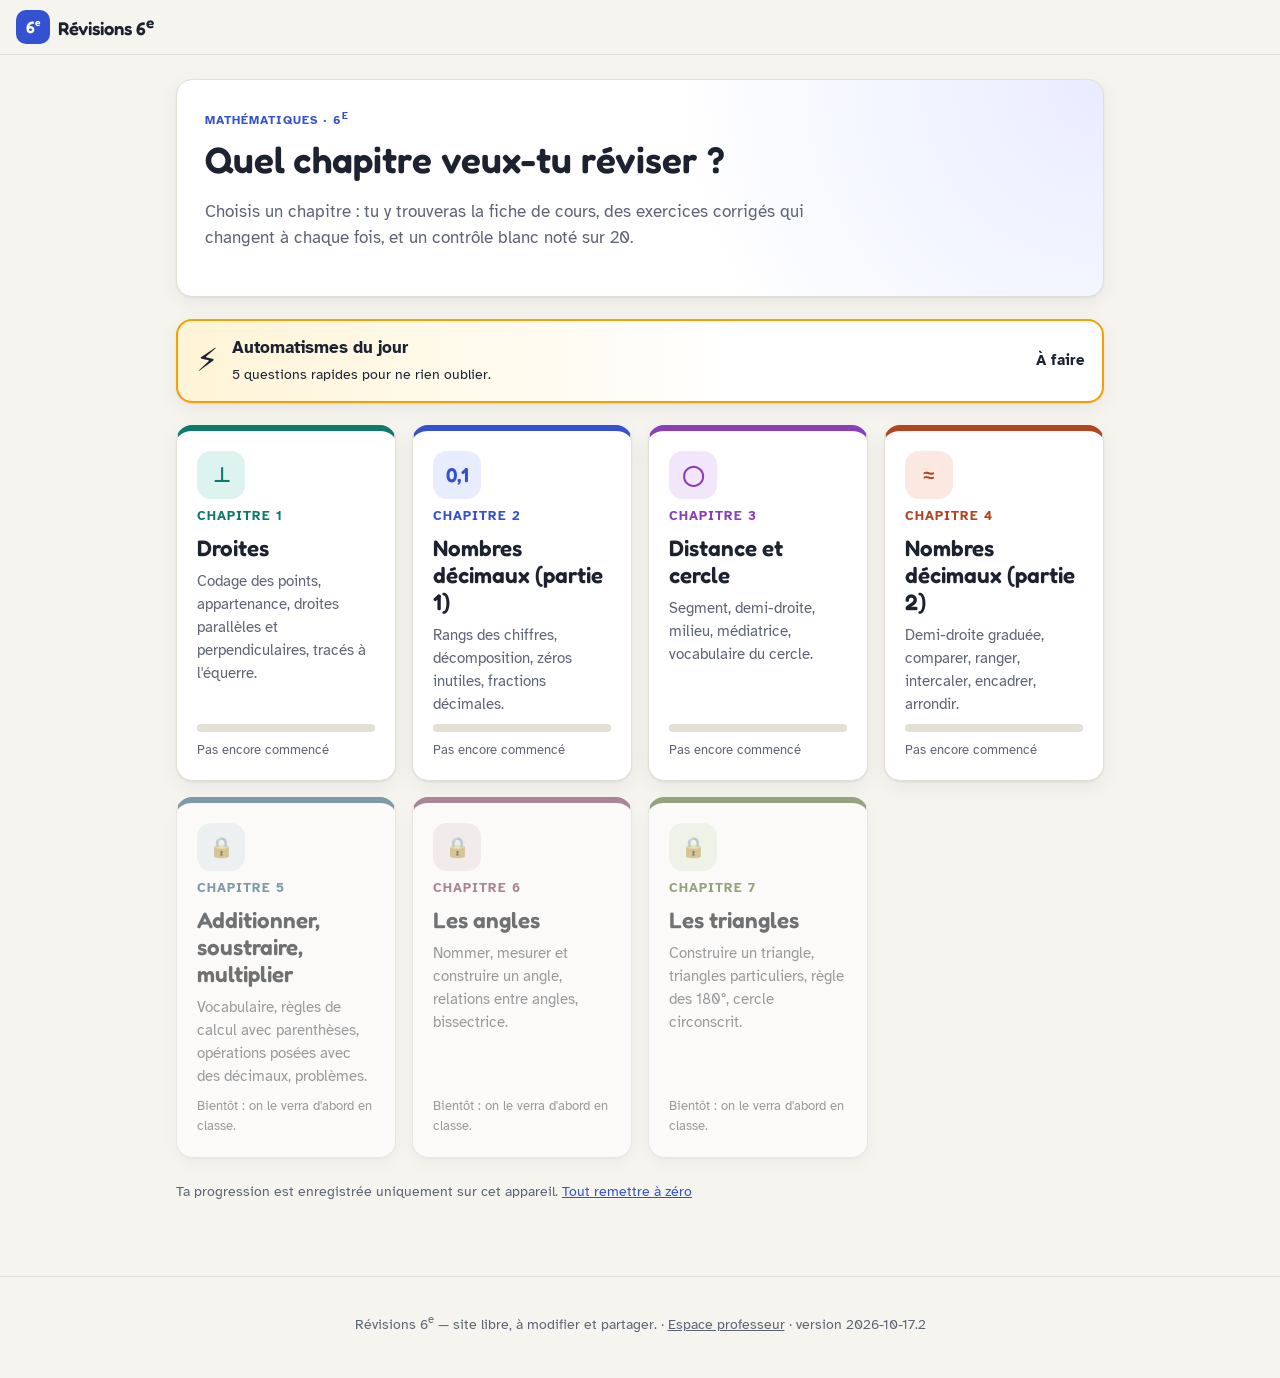
==== commit a28441b2: "Add files via upload" ====
--- a/index.html
+++ b/index.html
@@ -8,9 +8,9 @@
   <link rel="preconnect" href="https://fonts.googleapis.com">
   <link rel="preconnect" href="https://fonts.gstatic.com" crossorigin>
   <link href="https://fonts.googleapis.com/css2?family=Atkinson+Hyperlegible:wght@400;700&family=Fredoka:wght@500;600&display=swap" rel="stylesheet">
-  <meta name="site-version" content="2026-10-17.1">
-  <link rel="stylesheet" href="style.css?v=2026-10-17.1">
-  <link rel="stylesheet" href="chapitres-p2.css?v=2026-10-17.1">
+  <meta name="site-version" content="2026-10-17.2">
+  <link rel="stylesheet" href="style.css?v=2026-10-17.2">
+  <link rel="stylesheet" href="chapitres-p2.css?v=2026-10-17.2">
 </head>
 <body>
 
@@ -65,6 +65,7 @@
         <p class="small">Progression par classe (à cocher ou datée selon ton emploi du temps), déroulé des séances, devoirs à copier avec le lien du site déjà prêt, tous les documents (cours, corrigés, évaluations) et les <b>parcours avec les prénoms</b>, dans l'ordre du plan de classe.</p>
         <p><a class="btn primary" href="classeur.html">Ouvrir le classeur →</a> <span class="small muted">Les documents sont chiffrés : le classeur te demande leur code la première fois.</span></p>
       </div>
+      <div class="card" id="p2-ouverture"></div>
       <p id="bilan-open-row" hidden><a class="btn primary" id="bilan-open" target="_blank" rel="noopener">📊 Voir le bilan des devoirs (Grist)</a></p>
       <div class="prof-out card">
         <h2>1. Donner un devoir</h2>
@@ -116,7 +117,7 @@
         </details>
         <p class="small muted">Ensuite, les liens de devoir que tu copies plus haut utilisent ce formulaire. Ce réglage reste enregistré sur cet appareil. Données transmises : prénom, classe, devoir, score, date, code. Vérifie avec ton établissement que l'outil choisi est autorisé.</p>
       </div>
-      <div class="card">
+      <div class="card" hidden>
         <h2>3. Bilan des résultats</h2>
         <div class="grist-auto widget-box">
           <p class="small"><b>⭐ Le plus simple : le bilan directement dans Grist</b>, toujours à jour, sans rien copier. À régler une fois :</p>
@@ -150,7 +151,7 @@
         <div id="bilan-out"></div>
         <p class="small muted">Le bilan donne une ligne par élève, même s'il a fait le devoir plusieurs fois : tu choisis de retenir son meilleur essai, son premier ou son dernier. Chaque code est vérifié : une ligne tapée à la main ou recopiée sur un camarade est signalée à part. Rien de ce que tu colles n'est enregistré, sauf les listes de classe sur cet appareil.</p>
       </div>
-      <div class="card">
+      <div class="card" hidden>
         <h2>4. Vidéoprojecteur</h2>
         <p class="small">Coche des notions plus haut puis clique sur « 📽 Vidéoprojecteur ». Une question s'affiche en grand ; <kbd>R</kbd> affiche la réponse, <kbd>→</kbd> passe à la suivante, <kbd>F</kbd> met en plein écran. Un minuteur est disponible.</p>
       </div>
@@ -772,17 +773,6 @@
       <p class="lead">Le vocabulaire des opérations, les règles de calcul avec des parenthèses, les opérations posées avec des nombres décimaux et les problèmes.</p>
       <div class="hero-actions"><a class="btn primary" href="#/operations/fiche">Lire la fiche</a><a class="btn" href="#/operations/controle">Faire le contrôle blanc</a></div>
     </div>
-    <div class="card p2-eval">
-      <h2>🎯 Ce qui sera évalué</h2>
-      <ol class="p2-comp">
-        <li><a href="#/operations/vocabulaire">J'utilise le vocabulaire des opérations.</a></li>
-        <li><a href="#/operations/regles">Je calcule en respectant les règles (gauche à droite, parenthèses).</a></li>
-        <li><a href="#/operations/poser">Je pose une addition et une soustraction de nombres décimaux.</a></li>
-        <li><a href="#/operations/poser">Je pose une multiplication de nombres décimaux.</a></li>
-        <li><a href="#/operations/problemes">Je résous un problème.</a></li>
-      </ol>
-      <p class="small muted">Un exercice par compétence, comme le jour de l'évaluation. Entraîne-toi jusqu'à réussir sans indice.</p>
-    </div>
     <h2 class="section-title">Ta progression</h2>
     <div class="cards ch-cards"></div>
   </section>
@@ -908,17 +898,6 @@
       <p class="lead">Nommer un angle et donner sa nature, le mesurer, le construire, utiliser les relations entre angles et construire la bissectrice.</p>
       <div class="hero-actions"><a class="btn primary" href="#/angles/fiche">Lire la fiche</a><a class="btn" href="#/angles/controle">Faire le contrôle blanc</a></div>
     </div>
-    <div class="card p2-eval">
-      <h2>🎯 Ce qui sera évalué</h2>
-      <ol class="p2-comp">
-        <li><a href="#/angles/nommer">Je nomme un angle et je donne sa nature.</a></li>
-        <li><a href="#/angles/mesurer">Je mesure un angle avec un rapporteur.</a></li>
-        <li><a href="#/angles/construire">Je construis un angle de mesure donnée.</a></li>
-        <li><a href="#/angles/relations">J'utilise les relations entre angles.</a></li>
-        <li><a href="#/angles/bissectrice">Je construis la bissectrice d'un angle.</a></li>
-      </ol>
-      <p class="small muted">Le jour de l'évaluation, apporte ton rapporteur, ta règle et ton équerre.</p>
-    </div>
     <h2 class="section-title">Ta progression</h2>
     <div class="cards ch-cards"></div>
   </section>
@@ -1082,18 +1061,6 @@
       <h1>Les triangles</h1>
       <p class="lead">Construire un triangle, les triangles particuliers, la règle des 180° et le cercle circonscrit.</p>
       <div class="hero-actions"><a class="btn primary" href="#/triangles/fiche">Lire la fiche</a><a class="btn" href="#/triangles/controle">Faire le contrôle blanc</a></div>
-    </div>
-    <div class="card p2-eval">
-      <h2>🎯 Ce qui sera évalué</h2>
-      <ol class="p2-comp">
-        <li><a href="#/triangles/vocabulaire">J'utilise le vocabulaire du triangle et je reconnais un triangle particulier.</a></li>
-        <li><a href="#/triangles/construire">Je construis un triangle connaissant ses trois côtés.</a></li>
-        <li><a href="#/triangles/construire">Je construis un triangle connaissant un côté et deux angles.</a></li>
-        <li><a href="#/triangles/particuliers">Je construis un triangle isocèle.</a></li>
-        <li><a href="#/triangles/angles">J'utilise la règle des 180° pour calculer un angle et trouver la nature d'un triangle.</a></li>
-        <li><a href="#/triangles/cercle">Je trace le cercle circonscrit à un triangle.</a></li>
-      </ol>
-      <p class="small muted">Le jour de l'évaluation, apporte tout ton matériel de géométrie : règle, équerre, rapporteur, compas. Laisse les traits de construction.</p>
     </div>
     <h2 class="section-title">Ta progression</h2>
     <div class="cards ch-cards"></div>
@@ -1247,7 +1214,8 @@
   <p>Révisions 6<sup>e</sup> — site libre, à modifier et partager. · <a href="#/prof">Espace professeur</a> · <span id="site-version" class="muted"></span></p>
 </footer>
 
-<script src="script.js?v=2026-10-17.1"></script>
-<script src="chapitres-p2.js?v=2026-10-17.1"></script>
+<script src="script.js?v=2026-10-17.2"></script>
+<script>document.write('<script src="ouverture.js?t=' + Date.now() + '"><\/script>');</script>
+<script src="chapitres-p2.js?v=2026-10-17.2"></script>
 </body>
 </html>
--- a/chapitres-p2.css
+++ b/chapitres-p2.css
@@ -61,3 +61,36 @@
 
 .fig-row.p2-wide { grid-template-columns: 1fr minmax(260px, 440px); }
 @media (max-width: 680px) { .fig-row.p2-wide { grid-template-columns: 1fr; } }
+
+/* Chapitres fermés, pages masquées */
+.chapter-card.locked { opacity: .62; cursor: default; filter: grayscale(.5); }
+.chapter-card.locked:hover { transform: none; }
+.chapter-card .hidden-note, .hidden-banner { font-size: .82rem; font-weight: 700; color: var(--warn); }
+.hidden-banner { background: var(--warn-soft); border-radius: 10px; padding: 6px 12px; }
+
+/* Fiche, Mes erreurs et contrôle blanc : un peu différents des pages d'exercices */
+#nav a[href$="/fiche"]::before { content: "📖 "; }
+#nav a[href$="/erreurs"]::before { content: "📌 "; }
+#nav a[href$="/controle"]::before { content: "📝 "; }
+.tile[href$="/fiche"] { background: var(--accent-soft); border-color: transparent; }
+.tile[href$="/fiche"] h3::before { content: "📖 "; }
+.tile[href$="/erreurs"] h3::before { content: "📌 "; }
+.tile[href$="/controle"] { border: 2px dashed var(--accent); }
+.tile[href$="/controle"] h3::before { content: "📝 "; }
+
+/* Espace professeur : notions sur plusieurs colonnes, chapitres repliables */
+#prof-list { display: grid; grid-template-columns: repeat(auto-fill, minmax(320px, 1fr)); gap: 0 16px; align-items: start; }
+.prof-ch.folded > :not(legend) { display: none; }
+.prof-fold { font: inherit; font-family: "Fredoka", sans-serif; font-weight: 600; font-size: 1.05rem; background: none; border: 0; padding: 0; color: var(--ink); cursor: pointer; text-align: left; }
+.prof-fold::before { content: "▾ "; color: var(--accent); }
+.prof-ch.folded .prof-fold::before { content: "▸ "; }
+.prof-nb { font-family: "Atkinson Hyperlegible", sans-serif; font-size: .85rem; color: var(--accent); }
+.ouv-grid { display: grid; grid-template-columns: repeat(auto-fill, minmax(260px, 1fr)); gap: 10px; }
+.ouv-ch { border: 1px solid var(--line); border-radius: 12px; padding: 6px 12px 10px; margin: 0; }
+.ouv-p { display: block; padding: 3px 0 3px 22px; font-size: .95rem; }
+
+.ouv-box > summary { cursor: pointer; list-style: none; display: flex; flex-wrap: wrap; align-items: baseline; gap: 4px 12px; }
+.ouv-box > summary::-webkit-details-marker { display: none; }
+.ouv-box > summary h2 { margin: 0; }
+.ouv-box > summary h2::before { content: "▸ "; color: var(--accent); }
+.ouv-box[open] > summary h2::before { content: "▾ "; }
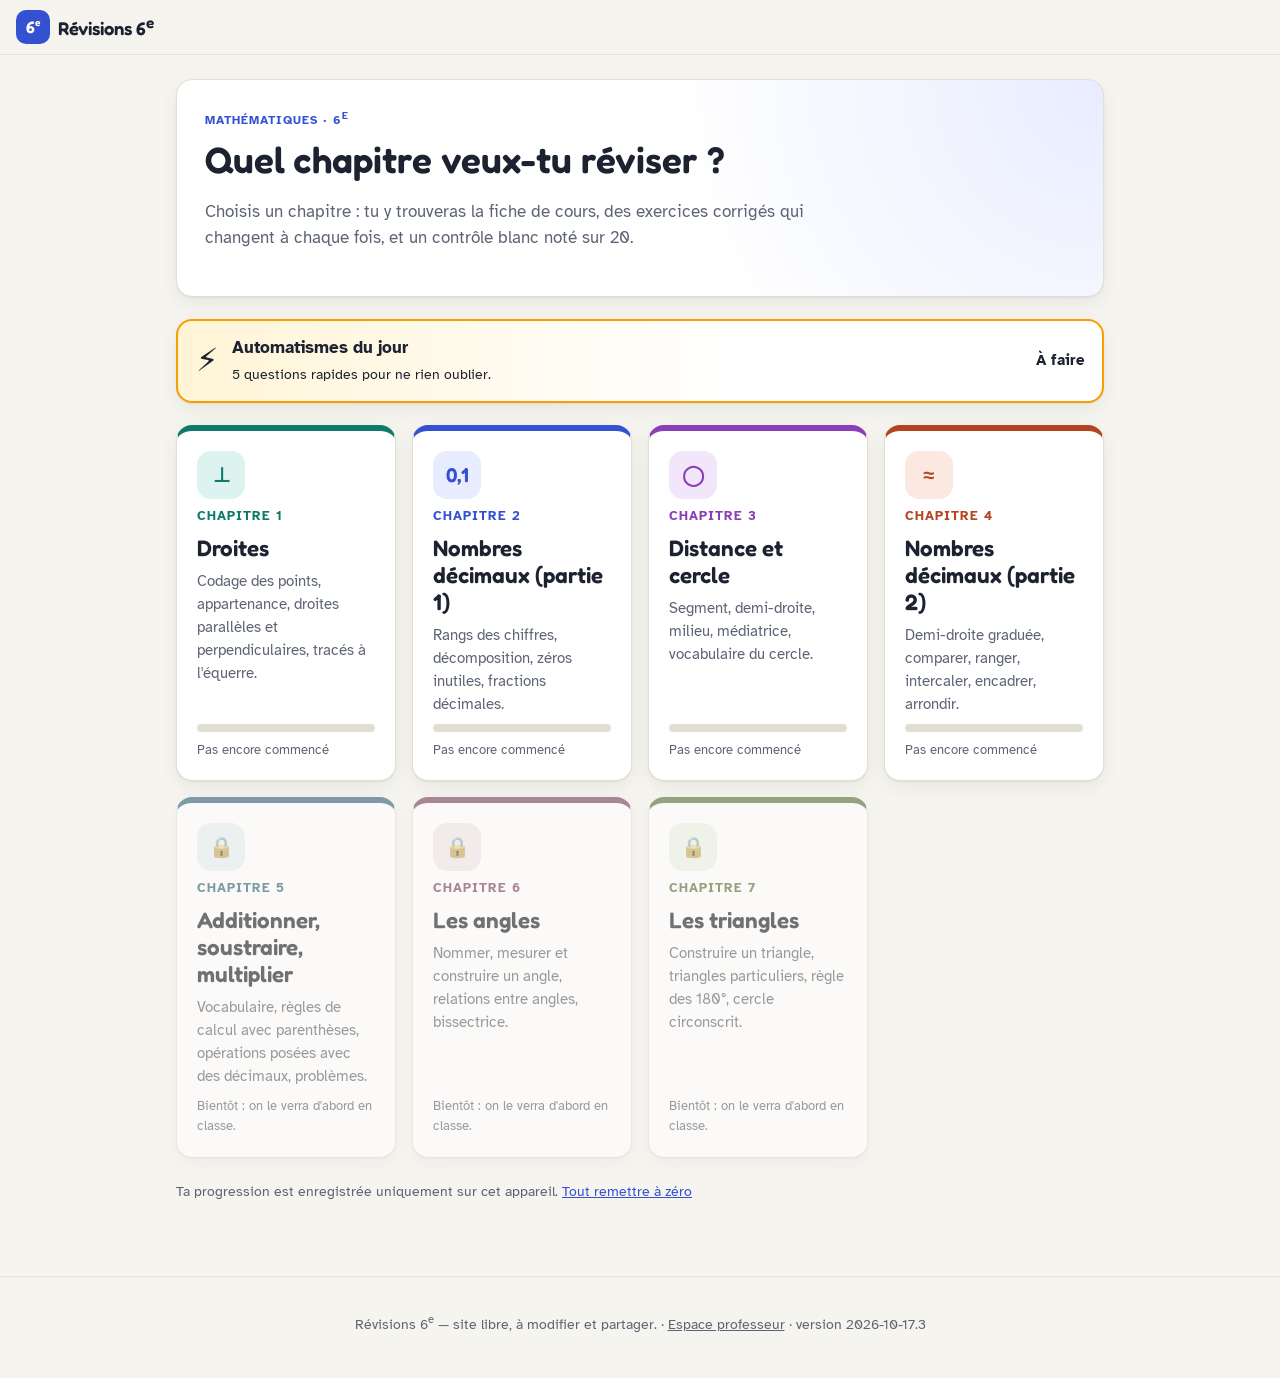
==== commit 75be2621: "Add files via upload" ====
--- a/index.html
+++ b/index.html
@@ -8,9 +8,9 @@
   <link rel="preconnect" href="https://fonts.googleapis.com">
   <link rel="preconnect" href="https://fonts.gstatic.com" crossorigin>
   <link href="https://fonts.googleapis.com/css2?family=Atkinson+Hyperlegible:wght@400;700&family=Fredoka:wght@500;600&display=swap" rel="stylesheet">
-  <meta name="site-version" content="2026-10-17.2">
-  <link rel="stylesheet" href="style.css?v=2026-10-17.2">
-  <link rel="stylesheet" href="chapitres-p2.css?v=2026-10-17.2">
+  <meta name="site-version" content="2026-10-17.3">
+  <link rel="stylesheet" href="style.css?v=2026-10-17.3">
+  <link rel="stylesheet" href="chapitres-p2.css?v=2026-10-17.3">
 </head>
 <body>
 
@@ -1214,8 +1214,8 @@
   <p>Révisions 6<sup>e</sup> — site libre, à modifier et partager. · <a href="#/prof">Espace professeur</a> · <span id="site-version" class="muted"></span></p>
 </footer>
 
-<script src="script.js?v=2026-10-17.2"></script>
+<script src="script.js?v=2026-10-17.3"></script>
 <script>document.write('<script src="ouverture.js?t=' + Date.now() + '"><\/script>');</script>
-<script src="chapitres-p2.js?v=2026-10-17.2"></script>
+<script src="chapitres-p2.js?v=2026-10-17.3"></script>
 </body>
 </html>
--- a/chapitres-p2.css
+++ b/chapitres-p2.css
@@ -94,3 +94,33 @@
 .ouv-box > summary h2 { margin: 0; }
 .ouv-box > summary h2::before { content: "▸ "; color: var(--accent); }
 .ouv-box[open] > summary h2::before { content: "▾ "; }
+
+/* =========================================================
+   Vidéoprojecteur : la question à gauche, la réponse à droite, tout tient à l'écran
+   ========================================================= */
+body.projo-mode main { padding-top: 8px; padding-bottom: 8px; }
+.projo-stage { min-height: calc(100vh - 24px); display: flex; flex-direction: column; padding: 14px 24px 18px; }
+.pj-layout { flex: 1; display: grid; grid-template-columns: minmax(0, 1.7fr) minmax(300px, 1fr); gap: 24px; align-items: start; min-height: 0; }
+.pj-main { min-width: 0; }
+.projo-stage .pj-q { margin-top: 4px; }
+.projo-stage .pj-q .fig, .projo-stage .pj-q .p2-protfig, .projo-stage .pj-q .figwrap .fig { max-height: calc(100vh - 380px); width: auto; max-width: 100%; display: block; margin: 0 auto; }
+.projo-stage .pj-q .choices.pics .choice svg { max-height: 22vh; }
+.projo-stage .pj-q .geo-svg { max-height: calc(100vh - 330px); width: auto; max-width: 100%; margin: 0 auto; }
+.pj-side { position: sticky; top: 8px; display: flex; flex-direction: column; gap: 12px; background: var(--surface-2); border: 1px solid var(--line); border-radius: var(--radius); padding: 16px 18px; min-height: 40vh; }
+.pj-answer { text-align: center; border-radius: 14px; padding: 14px 10px; background: var(--ok-soft); border: 2px solid var(--ok); }
+.pj-answer.wait { background: transparent; border: 2px dashed var(--line); }
+.pj-answer:empty { display: none; }
+.pj-wait { margin: 0; font-size: 1.3rem; color: var(--muted); }
+.pj-kicker { margin: 0; text-transform: uppercase; letter-spacing: .08em; font-size: .85rem; font-weight: 700; color: var(--ok); }
+.pj-big { margin: 4px 0 0; font-family: "Fredoka", sans-serif; font-size: clamp(2.2rem, 5vw, 3.6rem); line-height: 1.15; color: var(--ink); }
+.pj-big .frac { font-size: .8em; }
+.pj-mid { margin: 4px 0 0; font-size: 1.3rem; }
+.projo-stage .pj-fb.pj-expl { display: block; font-size: 1.25rem; line-height: 1.5; background: var(--surface); border-left: 4px solid var(--ok); padding: 12px 16px; margin: 0; }
+.projo-stage .pj-fb.pj-expl:empty { display: none; }
+.projo-stage .pj-fb.pj-expl .fig, .projo-stage .pj-fb .p2-pose { max-height: 32vh; }
+.projo-stage .pj-anim .anim-svg { max-height: 45vh; }
+.projo-stage .pj-actions { margin-top: auto; }
+.projo-stage .ans.right { border-color: var(--ok); background: var(--ok-soft); color: var(--ok); font-weight: 700; }
+@media (max-width: 900px) { .pj-layout { grid-template-columns: 1fr; } .pj-side { position: static; } }
+.projo-stage .choice.is-good { border: 3px solid var(--ok); background: var(--ok-soft); box-shadow: 0 0 0 4px color-mix(in srgb, var(--ok) 25%, transparent); }
+.projo-stage .choice.is-good::after { content: "✔"; color: var(--ok); font-weight: 700; font-size: 1.4rem; margin-left: 6px; }
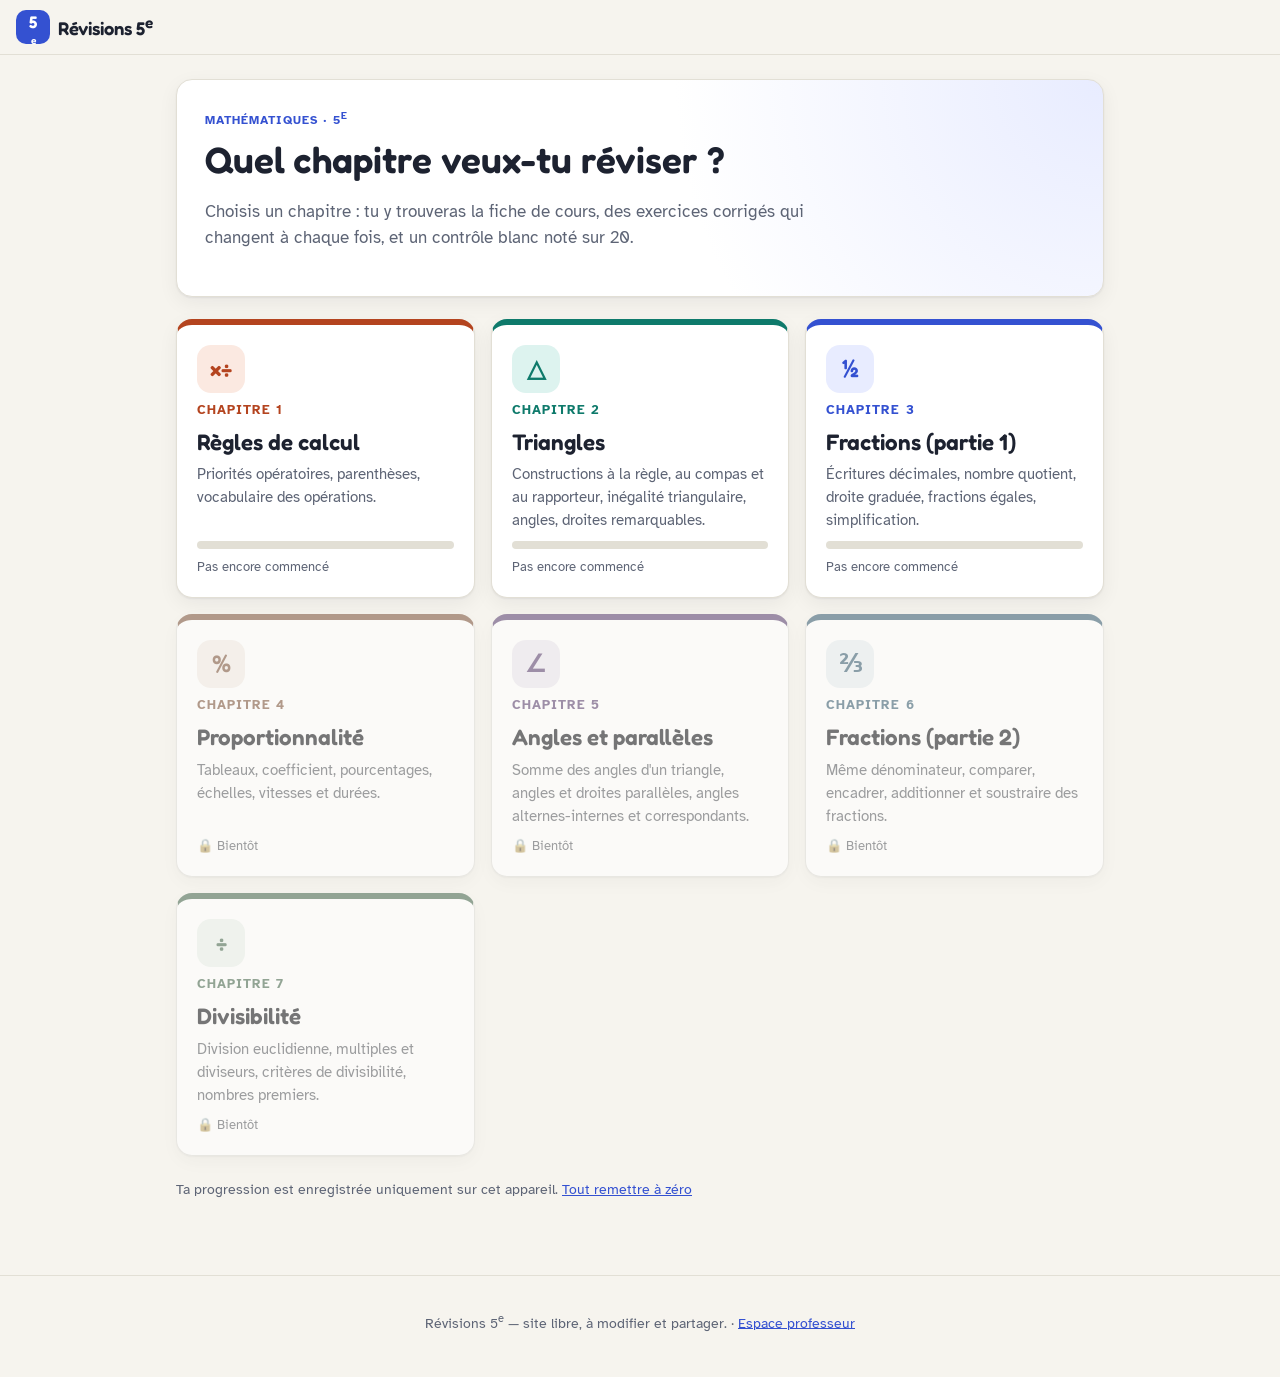
==== commit 90bc3180: "Add files via upload" ====
--- a/index.html
+++ b/index.html
@@ -3,19 +3,18 @@
 <head>
   <meta charset="utf-8">
   <meta name="viewport" content="width=device-width, initial-scale=1">
-  <title>Révisions 6e — Mathématiques</title>
-  <meta name="description" content="Site de révision tout-en-un pour les élèves de 6e : droites, nombres décimaux, distance et cercle, opérations, angles, triangles. Fiches de cours et exercices corrigés.">
+  <title>Révisions 5e — Mathématiques</title>
+  <meta name="description" content="Site de révision tout-en-un pour les élèves de 5e : règles de calcul, triangles, fractions. Fiches de cours et exercices corrigés.">
   <link rel="preconnect" href="https://fonts.googleapis.com">
   <link rel="preconnect" href="https://fonts.gstatic.com" crossorigin>
   <link href="https://fonts.googleapis.com/css2?family=Atkinson+Hyperlegible:wght@400;700&family=Fredoka:wght@500;600&display=swap" rel="stylesheet">
-  <meta name="site-version" content="2026-10-17.3">
-  <link rel="stylesheet" href="style.css?v=2026-10-17.3">
-  <link rel="stylesheet" href="chapitres-p2.css?v=2026-10-17.3">
+  <link rel="stylesheet" href="style.css?v=2026-10-29.1">
+  <link rel="stylesheet" href="chapitres-5e.css?v=2026-10-29.1">
 </head>
 <body>
 
 <header class="top">
-  <a href="#/" class="logo"><span class="logo-mark" id="logo-mark"><span>6<sup>e</sup></span></span><span>Révisions 6<sup>e</sup></span></a>
+  <a href="#/" class="logo"><span class="logo-mark" id="logo-mark">5<sup>e</sup></span><span>Révisions 5<sup>e</sup></span></a>
   <a href="#/" class="chap-pill" id="chap-pill" hidden></a>
   <nav id="nav" aria-label="Sections du chapitre"></nav>
 </header>
@@ -27,1195 +26,918 @@
   <!-- ===================================================== -->
   <section class="page" data-ch="" data-p="accueil">
     <div class="hero">
-      <p class="kicker">Mathématiques · 6<sup>e</sup></p>
+      <p class="kicker">Mathématiques · 5<sup>e</sup></p>
       <h1>Quel chapitre veux-tu réviser ?</h1>
       <p class="lead">Choisis un chapitre : tu y trouveras la fiche de cours, des exercices corrigés qui changent à chaque fois, et un contrôle blanc noté sur 20.</p>
     </div>
-    <div id="auto-card"></div>
     <div class="chapters" id="chapters"></div>
     <p class="small muted">Ta progression est enregistrée uniquement sur cet appareil.
       <button type="button" id="reset" class="linkbtn">Tout remettre à zéro</button></p>
   </section>
 
   <!-- ===================================================== -->
-  <!-- DEVOIR (lien donné par le professeur)                  -->
-  <!-- ===================================================== -->
-  <section class="page" data-ch="_" data-p="devoir">
-    <div class="devoir-head hero"></div>
-    <div class="devoir-start card"></div>
-    <div class="exercise devoir-ex" hidden></div>
-  </section>
-
-  <!-- ===================================================== -->
-  <!-- ESPACE PROFESSEUR                                      -->
-  <!-- ===================================================== -->
-  <section class="page" data-ch="_" data-p="prof">
-    <h1>Espace professeur</h1>
-    <div id="prof-lock" class="card lock">
-      <p class="lead">Cet espace est réservé au professeur.</p>
-      <label for="prof-code"><b>Code d'accès :</b></label>
-      <div class="prof-row"><input type="password" id="prof-code" autocomplete="off" aria-label="Code d'accès">
-      <button type="button" class="btn primary" id="prof-unlock">Entrer</button></div>
-      <p class="lock-msg"></p>
-    </div>
-    <div id="prof-content" hidden>
-      <p class="lead">Choisis une ou plusieurs notions, puis copie le lien du devoir pour tes élèves (ENT, Pronote…), ou lance-les au vidéoprojecteur. <button type="button" class="linkbtn" id="prof-relock">Verrouiller cet espace</button></p>
-      <div class="card p2-classeur">
-        <h2>📒 Classeur de la période</h2>
-        <p class="small">Progression par classe (à cocher ou datée selon ton emploi du temps), déroulé des séances, devoirs à copier avec le lien du site déjà prêt, tous les documents (cours, corrigés, évaluations) et les <b>parcours avec les prénoms</b>, dans l'ordre du plan de classe.</p>
-        <p><a class="btn primary" href="classeur.html">Ouvrir le classeur →</a> <span class="small muted">Les documents sont chiffrés : le classeur te demande leur code la première fois.</span></p>
-      </div>
-      <div class="card" id="p2-ouverture"></div>
-      <p id="bilan-open-row" hidden><a class="btn primary" id="bilan-open" target="_blank" rel="noopener">📊 Voir le bilan des devoirs (Grist)</a></p>
-      <div class="prof-out card">
-        <h2>1. Donner un devoir</h2>
-        <div class="prof-opts">
-          <span><label for="prof-n"><b>Nombre de questions :</b></label>
-          <select id="prof-n"><option>5</option><option selected>10</option><option>15</option><option>20</option></select></span>
-          <span><label for="prof-classe"><b>Classe :</b></label>
-          <select id="prof-classe" class="cl-select"></select>
-          <button type="button" class="mini" id="prof-classes-edit">✏️ Mes classes</button></span>
-          <label class="prof-chk"><input type="checkbox" id="prof-form-use" disabled> Envoyer les résultats dans mon formulaire (voir 2.)</label>
-          <label class="prof-chk"><input type="checkbox" id="prof-once"> Seul le premier essai compte (les suivants servent d'entraînement et ne sont pas envoyés)</label>
-        </div>
-        <div class="prof-row">
-          <input type="text" id="prof-link" readonly aria-label="Lien du devoir">
-          <button type="button" class="btn primary" id="prof-copy-link">Copier le lien</button>
-          <a class="btn" id="prof-open" hidden>Essayer</a>
-          <a class="btn" id="prof-projo" hidden>📽 Vidéoprojecteur</a>
-        </div>
-        <div id="prof-classes-box" class="classes-box" hidden>
-          <label for="prof-classes-list"><b>Mes classes</b> (une par ligne) :</label>
-          <textarea id="prof-classes-list" rows="5" placeholder="6A&#10;6B&#10;6C"></textarea>
-          <p><button type="button" class="btn primary" id="prof-classes-save">Enregistrer</button> <span class="small muted">La liste reste enregistrée sur cet ordinateur.</span></p>
-        </div>
-        <p class="small muted"><b>Classe :</b> choisis la classe dans le menu avant de copier le lien ; elle est fixée dans le lien, les élèves n'ont rien à choisir. Fais un lien par classe. L'élève écrit seulement son prénom avant de commencer. À la fin, il obtient une carte de résultat (prénom, score, aide utilisée, date, numéro d'essai, code). Si ton formulaire Google est relié, le résultat t'est <b>envoyé automatiquement</b> ; sinon, l'élève te montre une capture d'écran ou te recopie son code.</p>
-      </div>
-      <div id="prof-list"></div>
-      <div class="card">
-        <h2>2. Recevoir les résultats automatiquement</h2>
-        <p class="small">Les résultats de toute la classe arrivent dans un tableau, une ligne par élève, sans rien recopier. À faire <b>une seule fois</b>, avec <b>Grist</b> (apps.education.fr) :</p>
-        <ol class="small steps-form">
-          <li>Dans Grist, crée un document avec une table de <b>6 colonnes</b> nommées exactement : <b>Prénom, Code, Classe, Devoir, Score, Détail</b>.</li>
-          <li>Ajoute une vue <b>Formulaire</b> sur cette table, avec ces 6 champs, puis clique sur <b>Publier</b>.</li>
-          <li>Copie le lien du formulaire publié (il ressemble à <code>…/o/docs/forms/…/1</code>), colle-le ci-dessous, puis clique sur <b>Relier et tester</b>.</li>
-        </ol>
-        <div class="prof-row">
-          <input type="text" id="prof-form" class="wide-inp" placeholder="https://grist.numerique.gouv.fr/o/docs/forms/…/1" aria-label="Lien du formulaire">
-          <button type="button" class="btn primary" id="prof-form-test" hidden>Relier et tester</button>
-        </div>
-        <p id="prof-form-status" class="small muted"></p>
-        <p class="small">Le test envoie une ligne « TEST » dans ta table : si elle arrive, tout fonctionne. Sinon, le site passe tout seul en <b>mode manuel</b> : à la fin du devoir, l'élève a un lien vers ton formulaire pour y recopier son code, et tu vérifies ensuite tous les codes d'un coup (partie 3).</p>
-        <details class="howto small">
-          <summary>Utiliser plutôt un formulaire Google</summary>
-          <ol class="steps-form">
-            <li>Sur forms.google.com, crée un formulaire avec 6 questions « Réponse courte », dans cet ordre : Prénom, Code, Classe, Devoir, Score, Détail.</li>
-            <li>Paramètres → Réponses : ne collecte pas les e-mails, et décoche « Limiter aux utilisateurs de [ton établissement] ».</li>
-            <li>Réponses → Associer à Sheets.</li>
-            <li>⋮ → Obtenir le lien prérempli : écris <b>x</b> dans les 6 réponses, « Obtenir le lien », « Copier le lien », puis colle-le dans le champ ci-dessus.</li>
-          </ol>
-        </details>
-        <p class="small muted">Ensuite, les liens de devoir que tu copies plus haut utilisent ce formulaire. Ce réglage reste enregistré sur cet appareil. Données transmises : prénom, classe, devoir, score, date, code. Vérifie avec ton établissement que l'outil choisi est autorisé.</p>
-      </div>
-      <div class="card" hidden>
-        <h2>3. Bilan des résultats</h2>
-        <div class="grist-auto widget-box">
-          <p class="small"><b>⭐ Le plus simple : le bilan directement dans Grist</b>, toujours à jour, sans rien copier. À régler une fois :</p>
-          <ol class="small steps-form">
-            <li>Dans ton document Grist, clique sur <b>Ajouter</b> → <b>Ajouter un widget à la page</b>.</li>
-            <li>Choisis le widget <b>Personnalisé</b> et, comme données, ta table de résultats, puis <b>Ajouter à la page</b>.</li>
-            <li>Dans le panneau de droite, choisis « URL personnalisée » et colle cette adresse : <code id="widget-url"></code> <button type="button" class="mini" id="widget-copy">Copier</button></li>
-            <li>Règle l'accès du widget sur <b>Lecture de la table</b> (Grist te le demande : clique sur « Accepter »).</li>
-          </ol>
-          <p class="small muted">Le bilan s'affiche alors dans Grist : une ligne par élève, choix du meilleur, premier ou dernier essai, élèves qui n'ont pas fait le devoir, codes suspects.</p>
-          <p class="small"><b>Bouton d'accès rapide :</b> dans Grist, ouvre la page où se trouve le bilan, copie l'adresse en haut du navigateur et colle-la ici. Un bouton « 📊 Voir le bilan » apparaîtra en haut de cet espace.</p>
-          <input type="text" id="bilan-link" class="wide-inp" placeholder="https://grist.numerique.gouv.fr/o/docs/…/p/2" aria-label="Lien de la page du bilan dans Grist">
-        </div>
-        <div class="grist-auto">
-          <p class="small"><b>Chargement automatique depuis Grist</b> (avec une clé API ; refusé par le Grist de l'État) :</p>
-          <ol class="small steps-form">
-            <li>Dans Grist, ouvre ta table de résultats et copie l'adresse de la page (le lien du <b>document</b>) :
-              <input type="text" id="gr-doc" class="wide-inp" placeholder="https://grist.numerique.gouv.fr/o/docs/…" aria-label="Lien du document Grist"></li>
-            <li>Dans Grist, clique sur ton nom (en haut à droite) → <b>Paramètres du profil</b> → <b>Clé API</b> → <b>Créer</b>, puis copie la clé :
-              <input type="password" id="gr-key" class="wide-inp" autocomplete="off" placeholder="Clé API Grist" aria-label="Clé API Grist"></li>
-          </ol>
-          <p><button type="button" class="btn primary" id="gr-load">🔄 Charger les résultats</button> <button type="button" class="linkbtn" id="gr-forget" hidden>Oublier la clé sur cet appareil</button></p>
-          <p id="gr-status" class="gr-status muted">La clé reste uniquement sur cet appareil : elle n'est jamais mise dans les liens des élèves. Ne la donne à personne ; « Verrouiller cet espace » l'efface.</p>
-        </div>
-        <details class="howto small"${''}>
-          <summary>Sans clé : copier-coller depuis Grist ou Google Sheets</summary>
-          <p>Clique dans ta table, fais <kbd>Ctrl</kbd>+<kbd>A</kbd> pour tout sélectionner puis <kbd>Ctrl</kbd>+<kbd>C</kbd> pour copier, et colle ici avec <kbd>Ctrl</kbd>+<kbd>V</kbd> :</p>
-        <textarea id="bilan-in" rows="4" aria-label="Lignes copiées depuis la table des résultats" placeholder="Colle ici toute ta table de résultats…"></textarea>
-        <p><button type="button" class="linkbtn" id="bilan-clear">Effacer</button></p>
-        </details>
-        <div id="bilan-out"></div>
-        <p class="small muted">Le bilan donne une ligne par élève, même s'il a fait le devoir plusieurs fois : tu choisis de retenir son meilleur essai, son premier ou son dernier. Chaque code est vérifié : une ligne tapée à la main ou recopiée sur un camarade est signalée à part. Rien de ce que tu colles n'est enregistré, sauf les listes de classe sur cet appareil.</p>
-      </div>
-      <div class="card" hidden>
-        <h2>4. Vidéoprojecteur</h2>
-        <p class="small">Coche des notions plus haut puis clique sur « 📽 Vidéoprojecteur ». Une question s'affiche en grand ; <kbd>R</kbd> affiche la réponse, <kbd>→</kbd> passe à la suivante, <kbd>F</kbd> met en plein écran. Un minuteur est disponible.</p>
-      </div>
-    </div>
-  </section>
-
-  <!-- ===================================================== -->
-  <!-- VIDÉOPROJECTEUR                                        -->
-  <!-- ===================================================== -->
-  <section class="page" data-ch="_" data-p="projo">
-    <div class="projo-stage"></div>
-  </section>
-
-  <!-- ===================================================== -->
-  <!-- AUTOMATISMES DU JOUR                                   -->
-  <!-- ===================================================== -->
-  <section class="page" data-ch="_" data-p="auto">
-    <div class="hero">
-      <p class="kicker">Tous les chapitres</p>
-      <h1>⚡ Automatismes du jour</h1>
-      <p class="lead auto-info"></p>
-    </div>
-    <div class="exercise auto-ex" style="margin-top:18px"></div>
-  </section>
-
-  <!-- ===================================================== -->
-  <!-- CHAPITRE 1 : DROITES                                   -->
-  <!-- ===================================================== -->
-  <section class="page" data-ch="droites" data-p="accueil" data-title="Accueil">
+  <!-- CHAPITRE 1 : RÈGLES DE CALCUL                          -->
+  <!-- ===================================================== -->
+  <section class="page" data-ch="calculs" data-p="accueil" data-title="Accueil">
     <div class="hero">
       <p class="kicker">Chapitre 1</p>
-      <h1>Droites</h1>
-      <p class="lead">Codage des points, appartenance, droites parallèles et perpendiculaires, tracés à l'équerre et à la règle.</p>
-      <div class="hero-actions"><a class="btn primary" href="#/droites/fiche">Lire la fiche</a><a class="btn" href="#/droites/controle">Faire le contrôle blanc</a></div>
+      <h1>Règles de calcul</h1>
+      <p class="lead">Priorités opératoires, parenthèses et vocabulaire des opérations. Relis la fiche, entraîne-toi, puis fais le contrôle blanc.</p>
+      <div class="hero-actions"><a class="btn primary" href="#/calculs/fiche">Lire la fiche</a><a class="btn" href="#/calculs/controle">Faire le contrôle blanc</a></div>
     </div>
     <h2 class="section-title">Ta progression</h2>
     <div class="cards ch-cards"></div>
   </section>
 
-  <section class="page" data-ch="droites" data-p="fiche" data-title="Fiche">
-    <h1>Fiche de révision — Droites</h1>
-    <p class="lead">Le point et son codage, la droite et ses notations, la position de deux droites, les méthodes de tracé.</p>
-
-    <article class="card">
-      <h2><span class="badge">1</span> Le point</h2>
-      <div class="rule"><b>Définition :</b> le point définit une <b>position</b> sur la feuille. On le nomme habituellement avec une <b>lettre majuscule</b>.</div>
-      <h3>Point seul</h3>
-      <div class="cd-grid">
-        <figure><div data-cd="seul:x"></div><figcaption class="yes">OUI — croix ×, lettre décalée</figcaption></figure>
-        <figure><div data-cd="seul:plus"></div><figcaption class="yes">OUI — croix +, lettre décalée</figcaption></figure>
-        <figure><div data-cd="seul:under"></div><figcaption class="no">NON — lettre collée sous la croix</figcaption></figure>
-        <figure><div data-cd="seul:glued"></div><figcaption class="no">NON — lettre collée à la croix</figcaption></figure>
-        <figure><div data-cd="seul:square"></div><figcaption class="no">NON — lettre sur un carré</figcaption></figure>
-        <figure><div data-cd="seul:letter"></div><figcaption class="no">NON — lettre seule</figcaption></figure>
-      </div>
-      <h3>Point sur une droite</h3>
-      <div class="cd-grid">
-        <figure><div data-cd="droite:dash"></div><figcaption class="yes">OUI — petit trait qui coupe la droite</figcaption></figure>
-        <figure><div data-cd="droite:xon"></div><figcaption class="no">NON — croix sur la droite</figcaption></figure>
-        <figure><div data-cd="droite:near"></div><figcaption class="no">NON — lettre sans marque</figcaption></figure>
-      </div>
-      <h3>Point à l'intersection de deux droites</h3>
-      <div class="cd-grid">
-        <figure><div data-cd="inter:plain"></div><figcaption class="yes">OUI — simple croisement nommé</figcaption></figure>
-        <figure><div data-cd="inter:xadd"></div><figcaption class="no">NON — croix ajoutée</figcaption></figure>
-        <figure><div data-cd="inter:vbar"></div><figcaption class="no">NON — trait ajouté</figcaption></figure>
-      </div>
-      <h3>Point comme sommet d'une figure</h3>
-      <div class="cd-grid">
-        <figure><div data-cd="sommet:plain"></div><figcaption class="yes">OUI — sommets nommés, sans croix</figcaption></figure>
-        <figure><div data-cd="sommet:xall"></div><figcaption class="no">NON — une croix sur chaque sommet</figcaption></figure>
-      </div>
-      <p class="tip">Dans ces situations, on considère que le point est tracé <b>après</b> la figure. Si le point est tracé <b>avant</b> la droite, on obtient une croix sur la droite ou sur le croisement : cela donne une indication sur l'ordre de construction dans le programme de construction !</p>
-      <a class="btn small-btn" href="#/droites/points">S'entraîner →</a>
-    </article>
-
-    <article class="card">
-      <h2><span class="badge">2</span> La droite</h2>
-      <div class="rule"><b>Définition et notations :</b>
-        <ul class="tight">
-          <li>Une droite est <b>illimitée</b> : il est impossible de la représenter entièrement. On la note entre <b>parenthèses</b>, par exemple (d).</li>
-          <li>Des points sont <b>alignés</b> lorsqu'ils se trouvent sur une même droite.</li>
-          <li><b>Appartenance :</b> si le point C est sur la droite (d), on note C ∈ (d) ; si le point D n'est pas sur (d), on note D ∉ (d).</li>
-        </ul>
-      </div>
-      <p class="example">Si A, B et C sont sur la droite (d), ils sont alignés. Deux points de la droite permettent de lui donner d'autres noms : (AB), (BA), (AC), (CA), (BC) ou (CB).</p>
-      <h3>Position de deux droites</h3>
+  <section class="page" data-ch="calculs" data-p="fiche" data-title="Fiche">
+    <h1>Fiche de révision — Règles de calcul</h1>
+    <p class="lead">Les 6 règles à connaître pour calculer sans erreur, et le vocabulaire des opérations.</p>
+
+    <article class="card">
+      <h2><span class="badge">1</span> Calculs sans parenthèses</h2>
+      <h3>Sans priorité</h3>
+      <div class="rule"><b>Règle n°1 :</b> lorsqu'il n'y a que des additions et des soustractions, on effectue les calculs <b>de la gauche vers la droite</b>.</div>
+      <div class="rule"><b>Règle n°2 :</b> lorsqu'il n'y a que des multiplications et des divisions, on effectue les calculs <b>de la gauche vers la droite</b>.</div>
+      <div class="demos">
+        <div class="calc-demo" data-name="A" data-expr="32 + 8 − 6 − 9"></div>
+        <div class="calc-demo" data-name="B" data-expr="60 : 6 × 3 : 5"></div>
+      </div>
+      <h3>Avec priorité</h3>
+      <div class="rule"><b>Règle n°3 :</b> la <b>multiplication</b> est prioritaire devant l'addition et la soustraction.</div>
+      <div class="rule"><b>Règle n°4 :</b> la <b>division</b> est prioritaire devant l'addition et la soustraction.</div>
+      <div class="demos">
+        <div class="calc-demo" data-name="A" data-expr="5 + 3 × 7"></div>
+        <div class="calc-demo" data-name="B" data-expr="4 + 12 : 3"></div>
+        <div class="calc-demo" data-name="C" data-expr="50 − 4 + 3 × 6"></div>
+        <div class="calc-demo" data-name="D" data-expr="5 × 8 − 12 : 4"></div>
+      </div>
+      <p class="warnbox"><b>Piège :</b> dans C = 50 − 4 + 3 × 6, on calcule d'abord 3 × 6, puis on fait 50 − 4 <b>avant</b> d'ajouter 18 (de gauche à droite).</p>
+      <a class="btn small-btn" href="#/calculs/sans">S'entraîner →</a>
+    </article>
+
+    <article class="card">
+      <h2><span class="badge">2</span> Calculs avec parenthèses</h2>
+      <h3>Parenthèses simples</h3>
+      <div class="rule"><b>Règle n°5 :</b> on commence toujours par effectuer les calculs <b>entre parenthèses</b>.</div>
+      <div class="demos">
+        <div class="calc-demo" data-name="A" data-expr="20 − (4 + 7) − 2"></div>
+        <div class="calc-demo" data-name="B" data-expr="6 + 4 × (12 − 5)"></div>
+      </div>
+      <h3>Parenthèses imbriquées</h3>
+      <div class="rule"><b>Règle n°6 :</b> on commence par effectuer les parenthèses <b>les plus intérieures</b>.</div>
+      <div class="demos">
+        <div class="calc-demo" data-name="A" data-expr="25 − (15 − (4 + 3))"></div>
+        <div class="calc-demo" data-name="B" data-expr="(12 − (5 + 2)) × 4"></div>
+      </div>
+      <div class="tip">
+        <b>À retenir — dans un calcul, on effectue dans l'ordre :</b>
+        <ol class="tight">
+          <li>les calculs entre parenthèses ;</li>
+          <li>les multiplications et les divisions ;</li>
+          <li>les additions et les soustractions.</li>
+        </ol>
+      </div>
+      <a class="btn small-btn" href="#/calculs/parentheses">S'entraîner →</a>
+    </article>
+
+    <article class="card">
+      <h2><span class="badge">3</span> Vocabulaire sur les opérations</h2>
       <div class="table-wrap">
-        <table class="voc pos">
-          <thead><tr><th></th><th>Droites parallèles</th><th>Droites sécantes</th><th>Droites perpendiculaires</th></tr></thead>
+        <table class="voc">
+          <thead><tr><th>Calcul</th><th>Résultat</th><th>Les nombres s'appellent…</th></tr></thead>
           <tbody>
-            <tr><th>Définition</th><td>(d) et (d′) ne se coupent jamais.</td><td>(d) et (d′) se coupent au point O.</td><td>(d) et (d′) se coupent en formant un angle droit.</td></tr>
-            <tr><th>Schéma</th><td><div class="fig-box" data-fig="pos-par"></div></td><td><div class="fig-box" data-fig="pos-sec"></div></td><td><div class="fig-box" data-fig="pos-perp"></div></td></tr>
-            <tr><th>Notation</th><td>(d) // (d′)</td><td>pas de notation</td><td>(d) ⊥ (d′)</td></tr>
+            <tr><td>7 + 3</td><td>la <b>somme</b> de 7 et de 3</td><td>7 et 3 sont les <b>termes</b></td></tr>
+            <tr><td>12 − 4</td><td>la <b>différence</b> de 12 et de 4</td><td>12 et 4 sont les <b>termes</b></td></tr>
+            <tr><td>6 × 4</td><td>le <b>produit</b> de 6 par 4</td><td>6 et 4 sont les <b>facteurs</b></td></tr>
+            <tr><td>20 : 5</td><td>le <b>quotient</b> de 20 par 5</td><td>20 est le <b>dividende</b>, 5 est le <b>diviseur</b></td></tr>
           </tbody>
         </table>
       </div>
-      <h3>Méthode : reconnaître la position des droites</h3>
-      <div class="fig-row">
-        <ul class="checklist">
-          <li>Noms de la droite (h) : (AC), (CA), (AE), (EA), (CE) ou (EC).</li>
-          <li>Droites perpendiculaires : (BD) ⊥ (d) et (BD) ⊥ (d′).</li>
-          <li>Droites parallèles : (d) // (d′).</li>
-          <li>Droites sécantes non perpendiculaires : (d) et (h) sont sécantes en A.</li>
-        </ul>
-        <div class="fig-box" data-fig="ex-noms"></div>
-      </div>
-      <a class="btn small-btn" href="#/droites/positions">S'entraîner →</a>
-    </article>
-
-    <article class="card">
-      <h2><span class="badge">3</span> Méthodes de tracés</h2>
-      <h3>Tracer la perpendiculaire à (d) passant par A</h3>
+      <div class="rule"><b>Propriété :</b> dans un calcul, c'est la <b>dernière opération effectuée</b> qui dit s'il s'agit d'une somme, d'une différence, d'un produit ou d'un quotient.</div>
+      <h3>Traduire un calcul par une phrase</h3>
+      <ul class="checklist">
+        <li>A = 25 + 4 × 3 : la dernière opération est une addition.<br>A est <b>la somme</b> de 25 et du produit de 4 par 3.</li>
+        <li>B = (5 + 3) × 4 : la dernière opération est une multiplication.<br>B est <b>le produit</b> de la somme de 5 et de 3 par 4.</li>
+        <li>C = 18 : (7 − 1) : la dernière opération est une division.<br>C est <b>le quotient</b> de 18 par la différence de 7 et de 1.</li>
+      </ul>
+      <h3>Traduire une phrase par un calcul</h3>
+      <p class="example">D est la différence de 40 et de la somme de 5 et de 8, donc D = 40 − (5 + 8).</p>
+      <a class="btn small-btn" href="#/calculs/vocabulaire">S'entraîner →</a>
+    </article>
+  </section>
+
+  <section class="page" data-ch="calculs" data-p="sans" data-title="Sans parenthèses">
+    <h1>Calculs sans parenthèses</h1>
+    <p class="lead">Calcule et écris le résultat. La correction te montre chaque étape et la règle utilisée.</p>
+    <div class="grid2">
+      <div><h2 class="ex-title">Sans priorité (règles 1 et 2)</h2><div class="exercise" data-gen="c-sans"></div></div>
+      <div><h2 class="ex-title">Avec priorité (règles 3 et 4)</h2><div class="exercise" data-gen="c-prio"></div></div>
+    </div>
+  </section>
+
+  <section class="page" data-ch="calculs" data-p="parentheses" data-title="Avec parenthèses">
+    <h1>Calculs avec parenthèses</h1>
+    <p class="lead">Commence toujours par les parenthèses, et par les plus intérieures s'il y en a plusieurs.</p>
+    <div class="grid2">
+      <div><h2 class="ex-title">Parenthèses simples (règle 5)</h2><div class="exercise" data-gen="c-par"></div></div>
+      <div><h2 class="ex-title">Parenthèses imbriquées (règle 6)</h2><div class="exercise" data-gen="c-imb"></div></div>
+    </div>
+  </section>
+
+  <section class="page" data-ch="calculs" data-p="ordre" data-title="Par où commencer ?">
+    <h1>Par où commencer ?</h1>
+    <p class="lead">Avant de calculer, il faut savoir quelle opération faire en premier. Clique sur la bonne opération.</p>
+    <div class="exercise" data-gen="c-first"></div>
+  </section>
+
+  <section class="page" data-ch="calculs" data-p="vocabulaire" data-title="Vocabulaire">
+    <h1>Vocabulaire des opérations</h1>
+    <p class="lead">Somme, différence, produit, quotient… et traduire un calcul en phrase (ou l'inverse).</p>
+    <div class="grid2">
+      <div><h2 class="ex-title">Les mots à connaître</h2><div class="exercise" data-gen="c-mot"></div></div>
+      <div><h2 class="ex-title">Somme, différence, produit ou quotient ?</h2><div class="exercise" data-gen="c-derniere"></div></div>
+    </div>
+    <h2 class="ex-title">Traduire une phrase par un calcul</h2>
+    <div class="exercise" data-gen="c-phrase"></div>
+    <h2 class="ex-title">Traduire un calcul par une phrase</h2>
+    <div class="exercise" data-gen="c-traduire"></div>
+  </section>
+
+  <section class="page" data-ch="calculs" data-p="erreurs" data-title="Mes erreurs">
+    <h1>Mes erreurs — Règles de calcul</h1>
+    <p class="lead">Les types de questions que tu as ratés reviennent ici. Un point faible disparaît après 2 réussites d'affilée sans indice.</p>
+    <div class="weak-summary"></div>
+    <div class="exercise" data-weak="calculs"></div>
+  </section>
+
+  <section class="page" data-ch="calculs" data-p="controle" data-title="Contrôle blanc" data-exam="1">
+    <h1>Contrôle blanc — Règles de calcul</h1>
+    <p class="lead">10 questions qui mélangent tous les savoir-faire. Une seule tentative par question, comme le jour du devoir !</p>
+    <div class="exercise exam" data-exam="calculs"></div>
+  </section>
+
+  <!-- ===================================================== -->
+  <!-- CHAPITRE 2 : TRIANGLES                                 -->
+  <!-- ===================================================== -->
+  <section class="page" data-ch="triangles" data-p="accueil" data-title="Accueil">
+    <div class="hero">
+      <p class="kicker">Chapitre 2</p>
+      <h1>Triangles</h1>
+      <p class="lead">Constructions à la règle, au compas et au rapporteur, inégalité triangulaire, somme des angles et droites remarquables.</p>
+      <div class="hero-actions"><a class="btn primary" href="#/triangles/fiche">Lire la fiche</a><a class="btn" href="#/triangles/construire">Construire des triangles</a></div>
+    </div>
+    <h2 class="section-title">Ta progression</h2>
+    <div class="cards ch-cards"></div>
+  </section>
+
+  <section class="page" data-ch="triangles" data-p="fiche" data-title="Fiche">
+    <h1>Fiche de révision — Triangles</h1>
+    <p class="lead">Les trois constructions, les deux propriétés des triangles et les droites remarquables.</p>
+
+    <article class="card">
+      <h2><span class="badge">1</span> Construire un triangle</h2>
+
+      <h3>On connaît les trois côtés</h3>
+      <p class="example">Tracer le triangle ABC tel que AB = 5 cm, AC = 4 cm et BC = 6 cm.</p>
       <div class="fig-row">
         <ol class="steps">
-          <li>Tracer une première droite (d).</li>
-          <li>Bien aligner le petit côté de l'équerre avec cette droite, et faire glisser l'équerre jusqu'au point A.</li>
-          <li>Tracer la perpendiculaire le long de l'autre côté de l'angle droit.</li>
+          <li>À la règle, trace le segment [AB] de 5 cm.</li>
+          <li>Au compas, trace un arc de cercle de centre A et de rayon 4 cm.</li>
+          <li>Trace un arc de cercle de centre B et de rayon 6 cm.</li>
+          <li>Les deux arcs se coupent en C. Trace [AC] et [BC].</li>
         </ol>
-        <div class="fig-box" data-fig="anim-perp"></div>
-      </div>
-      <h3>Tracer la parallèle à (d) passant par A</h3>
+        <div class="fig-box" data-fig="ex-3c"></div>
+      </div>
+
+      <h3>On connaît deux côtés et l'angle compris entre eux</h3>
+      <p class="example">Tracer le triangle RST tel que RT = 6 cm, ST = 4 cm et <span class="ang">RTS</span> = 70°.</p>
       <div class="fig-row">
         <ol class="steps">
-          <li>Placer l'équerre le long de la droite (d) et la règle contre l'équerre.</li>
-          <li>Faire glisser l'équerre le long de la règle jusqu'au point A.</li>
-          <li>Tracer la droite parallèle à (d) passant par A.</li>
+          <li>Trace le segment [RT] de 6 cm.</li>
+          <li>Place le centre du rapporteur sur T et le 0° sur [TR]. Repère 70° et trace la demi-droite.</li>
+          <li>Sur cette demi-droite, place S à 4 cm de T.</li>
+          <li>Trace [RS].</li>
         </ol>
-        <div class="fig-box" data-fig="anim-par"></div>
-      </div>
-      <div class="rule"><b>Propriété :</b> deux droites perpendiculaires à une même droite sont <b>toujours parallèles</b>. C'est sur elle que repose la méthode.</div>
-      <p class="tip"><b>Autre méthode possible :</b> on peut aussi tracer une parallèle uniquement à l'équerre, en construisant deux perpendiculaires successives.</p>
-      <a class="btn small-btn" href="#/droites/tracer">S'entraîner à tracer →</a>
-    </article>
-  </section>
-
-  <section class="page" data-ch="droites" data-p="points" data-title="Points et droites">
-    <h1>Points et droites</h1>
-    <p class="lead">Coder un point selon la situation, utiliser ∈ et ∉, reconnaître des points alignés et nommer une droite.</p>
-    <h2 class="ex-title">Coder un point</h2>
-    <div class="exercise" data-gen="d-codage"></div>
-    <div class="grid2">
-      <div><h2 class="ex-title">Appartenance et alignement</h2><div class="exercise" data-gen="d-appartient"></div></div>
-      <div><h2 class="ex-title">Nommer une droite</h2><div class="exercise" data-gen="d-noms"></div></div>
-    </div>
-  </section>
-
-  <section class="page" data-ch="droites" data-p="positions" data-title="Positions">
-    <h1>Position de deux droites</h1>
-    <p class="lead">Parallèles, sécantes ou perpendiculaires ? Attention : une droite est illimitée, il faut parfois la prolonger.</p>
-    <h2 class="ex-title">Reconnaître la position</h2>
-    <div class="exercise" data-gen="d-position"></div>
-    <h2 class="ex-title">Deux perpendiculaires à une même droite</h2>
-    <div class="exercise" data-gen="d-prop"></div>
-  </section>
-
-  <section class="page" data-ch="droites" data-p="tracer" data-title="Tracer">
-    <h1>Tracer des perpendiculaires et des parallèles</h1>
+        <div class="fig-box" data-fig="ex-2c1a"></div>
+      </div>
+
+      <h3>On connaît un côté et les deux angles adjacents</h3>
+      <p class="example">Tracer le triangle EFG tel que EF = 7 cm, <span class="ang">FEG</span> = 110° et <span class="ang">EFG</span> = 40°.</p>
+      <div class="fig-row">
+        <ol class="steps">
+          <li>Trace le segment [EF] de 7 cm.</li>
+          <li>Rapporteur centré sur E, 0° sur [EF] : trace la demi-droite à 110°.</li>
+          <li>Rapporteur centré sur F, 0° sur [FE] : trace la demi-droite à 40°, du même côté.</li>
+          <li>Les deux demi-droites se coupent en G.</li>
+        </ol>
+        <div class="fig-box" data-fig="ex-1c2a"></div>
+      </div>
+      <a class="btn small-btn" href="#/triangles/construire">S'entraîner à construire →</a>
+    </article>
+
+    <article class="card">
+      <h2><span class="badge">2</span> Inégalité triangulaire et somme des angles</h2>
+      <div class="rule"><b>Inégalité triangulaire :</b> dans un triangle, la longueur de chaque côté est toujours <b>inférieure</b> à la somme des longueurs des deux autres côtés. Dans un triangle ABC :
+        <p class="center">AB &lt; AC + CB &nbsp;;&nbsp; AC &lt; AB + BC &nbsp;;&nbsp; BC &lt; BA + AC</p></div>
+      <div class="rule"><b>Somme des angles :</b> dans tout triangle, la <b>somme des mesures des trois angles</b> est égale à <b>180°</b>.</div>
+      <div class="warnbox"><b>Remarques :</b>
+        <ul class="tight">
+          <li>Si une longueur est <b>égale</b> à la somme des deux autres (ex. AB = AC + CB), le triangle est dit <b>aplati</b> (les points sont alignés).</li>
+          <li>Si un triangle ne respecte pas l'une de ces deux propriétés, alors il <b>n'existe pas</b> (on ne peut pas le construire).</li>
+        </ul>
+      </div>
+      <p class="example"><b>Méthode :</b> pour savoir si un triangle est constructible, on compare la <b>plus grande</b> longueur à la somme des deux autres.<br>
+        Avec 4 cm, 5 cm et 8 cm : 4 + 5 = 9 et 8 &lt; 9, donc le triangle existe.</p>
+      <p class="example">Dans ABC, <span class="ang">BAC</span> = 50° et <span class="ang">ABC</span> = 70°, donc <span class="ang">ACB</span> = 180° − 50° − 70° = 60°.</p>
+      <a class="btn small-btn" href="#/triangles/proprietes">S'entraîner →</a>
+    </article>
+
+    <article class="card">
+      <h2><span class="badge">3</span> Droites remarquables et points de concours</h2>
+      <div class="remarkable">
+        <div class="rem-col">
+          <h3>Médiatrices</h3>
+          <p>Droite <b>perpendiculaire à un côté</b> et qui passe par <b>son milieu</b>.</p>
+          <div class="fig-box" data-fig="rem-mediatrices"></div>
+          <p class="small">Les trois médiatrices sont concourantes. Leur point de concours O est le <b>centre du cercle circonscrit</b> au triangle.</p>
+        </div>
+        <div class="rem-col">
+          <h3>Hauteurs</h3>
+          <p>Droite qui passe par <b>un sommet</b> et qui est <b>perpendiculaire au côté opposé</b>.</p>
+          <div class="fig-box" data-fig="rem-hauteurs"></div>
+          <p class="small">Les trois hauteurs sont concourantes. Leur point de concours H est l'<b>orthocentre</b> du triangle.</p>
+        </div>
+        <div class="rem-col">
+          <h3>Médianes</h3>
+          <p>Droite qui passe par <b>un sommet</b> et par <b>le milieu du côté opposé</b>.</p>
+          <div class="fig-box" data-fig="rem-medianes"></div>
+          <p class="small">Les trois médianes sont concourantes. Leur point de concours G est le <b>centre de gravité</b> du triangle.</p>
+        </div>
+      </div>
+      <div class="rule"><b>Propriété :</b> tous les points situés sur la médiatrice de [AB] sont <b>équidistants</b> (à égale distance) de A et de B.</div>
+      <a class="btn small-btn" href="#/triangles/droites">S'entraîner →</a>
+    </article>
+  </section>
+
+  <section class="page" data-ch="triangles" data-p="construire" data-title="Construire">
+    <h1>Construire des triangles</h1>
     <p class="lead">Utilise les instruments comme sur ta feuille. Quand ta figure est finie, clique sur « Vérifier ».</p>
     <details class="howto">
       <summary>Comment utiliser les instruments ?</summary>
       <ul>
-        <li><b>⊥ Équerre :</b> clique sur la droite de référence, puis sur le point par lequel doit passer la perpendiculaire.</li>
-        <li><b>∥ Parallèle (règle + équerre) :</b> clique sur la droite de référence, puis sur le point par lequel doit passer la parallèle.</li>
-        <li><b>📏 Règle, ⟷ Droite, ↗ Demi-droite :</b> clique sur le point de départ, puis à l'arrivée.</li>
-        <li><b>× Point :</b> se place exactement sur les intersections et les tracés.</li>
-        <li><b>✋ Déplacer :</b> si ta figure sort du cadre, fais glisser la feuille. <b>↶ Annuler</b> efface ton dernier tracé.</li>
+        <li><b>Nom du point :</b> choisis la lettre dans « Prochain point » <b>avant</b> de placer un point.</li>
+        <li><b>📏 Règle :</b> clique sur le point de départ, puis à l'arrivée. La longueur s'affiche au millimètre.</li>
+        <li><b>◯ Compas :</b> clique sur le centre, puis écarte le compas : le rayon s'affiche. Clique pour tracer.</li>
+        <li><b>◠ Rapporteur :</b> clique sur le sommet de l'angle, puis sur un point du côté de départ (le 0°), puis tourne jusqu'à la bonne mesure et clique.</li>
+        <li><b>● Point :</b> se place exactement sur les intersections (arcs, demi-droites…).</li>
+        <li><b>⊥ Équerre :</b> clique sur une droite ou un segment, puis sur un point : la perpendiculaire est tracée.</li>
+        <li><b>✋ Déplacer :</b> si ta figure sort du cadre, fais glisser la feuille pour la ramener au centre.</li>
+        <li>Les boutons <b>−</b> et <b>+</b> ajustent ton dernier tracé (longueur, rayon ou angle). <b>↶ Annuler</b> efface ton dernier tracé.</li>
+        <li>Sur téléphone, tu peux aussi faire glisser ton doigt du départ jusqu'à l'arrivée.</li>
       </ul>
     </details>
-    <h2 class="ex-title">Tracer une perpendiculaire</h2>
-    <div class="exercise" data-gen="d-perp"></div>
-    <h2 class="ex-title">Tracer une parallèle</h2>
-    <div class="exercise" data-gen="d-par"></div>
-  </section>
-
-  <section class="page" data-ch="droites" data-p="erreurs" data-title="Mes erreurs">
-    <h1>Mes erreurs — Droites</h1>
+    <div class="mode-row" role="group" aria-label="Type de construction">
+      <span class="small muted">Type :</span>
+      <button type="button" class="chip mode on" data-mode="">Au hasard</button>
+      <button type="button" class="chip mode" data-mode="3c">3 côtés</button>
+      <button type="button" class="chip mode" data-mode="2c1a">2 côtés et 1 angle</button>
+      <button type="button" class="chip mode" data-mode="1c2a">1 côté et 2 angles</button>
+    </div>
+    <div class="exercise" data-gen="t-construire"></div>
+  </section>
+
+  <section class="page" data-ch="triangles" data-p="proprietes" data-title="Inégalité et angles">
+    <h1>Inégalité triangulaire et somme des angles</h1>
+    <p class="lead">Compare la plus grande longueur à la somme des deux autres. Et souviens-toi : 180° en tout !</p>
+    <div class="grid2">
+      <div><h2 class="ex-title">Le triangle existe-t-il ?</h2><div class="exercise" data-gen="t-ineg"></div></div>
+      <div><h2 class="ex-title">Somme des angles</h2><div class="exercise" data-gen="t-angles"></div></div>
+    </div>
+  </section>
+
+  <section class="page" data-ch="triangles" data-p="droites" data-title="Droites remarquables">
+    <h1>Droites remarquables</h1>
+    <p class="lead">Médiatrices, hauteurs, médianes : reconnais-les, puis trace-les.</p>
+    <div class="grid2">
+      <div><h2 class="ex-title">Reconnaître</h2><div class="exercise" data-gen="t-droites"></div></div>
+      <div><h2 class="ex-title">Propriété de la médiatrice</h2><div class="exercise" data-gen="t-prop"></div></div>
+    </div>
+    <h2 class="ex-title">Tracer la médiatrice d'un segment</h2>
+    <div class="exercise" data-gen="t-trace-med"></div>
+    <h2 class="ex-title">Tracer une hauteur ou une médiane</h2>
+    <div class="exercise" data-gen="t-trace-droite"></div>
+  </section>
+
+  <section class="page" data-ch="triangles" data-p="erreurs" data-title="Mes erreurs">
+    <h1>Mes erreurs — Triangles</h1>
     <p class="lead">Les types de questions que tu as ratés reviennent ici. Un point faible disparaît après 2 réussites d'affilée sans indice.</p>
     <div class="weak-summary"></div>
-    <div class="exercise" data-weak="droites"></div>
-  </section>
-
-  <section class="page" data-ch="droites" data-p="controle" data-title="Contrôle blanc" data-exam="1">
-    <h1>Contrôle blanc — Droites</h1>
-    <p class="lead">10 questions, dont des tracés. Une seule tentative par question, comme le jour du devoir !</p>
-    <div class="exercise exam" data-exam="droites"></div>
-  </section>
-
-  <!-- ===================================================== -->
-  <!-- CHAPITRE 2 : NOMBRES DÉCIMAUX (PARTIE 1)               -->
-  <!-- ===================================================== -->
-  <section class="page" data-ch="decimaux1" data-p="accueil" data-title="Accueil">
+    <div class="exercise" data-weak="triangles"></div>
+  </section>
+
+  <section class="page" data-ch="triangles" data-p="controle" data-title="Contrôle blanc" data-exam="1">
+    <h1>Contrôle blanc — Triangles</h1>
+    <p class="lead">10 questions, dont des constructions. Une seule tentative par question !</p>
+    <div class="exercise exam" data-exam="triangles"></div>
+  </section>
+
+  <!-- ===================================================== -->
+  <!-- CHAPITRE 3 : FRACTIONS (PARTIE 1)                      -->
+  <!-- ===================================================== -->
+  <section class="page" data-ch="fractions" data-p="accueil" data-title="Accueil">
     <div class="hero">
-      <p class="kicker">Chapitre 2</p>
-      <h1>Nombres décimaux (partie 1)</h1>
-      <p class="lead">Les nombres entiers et décimaux : rangs des chiffres, décomposition, zéros inutiles et fractions décimales.</p>
-      <div class="hero-actions"><a class="btn primary" href="#/decimaux1/fiche">Lire la fiche</a><a class="btn" href="#/decimaux1/controle">Faire le contrôle blanc</a></div>
+      <p class="kicker">Chapitre 3</p>
+      <h1>Fractions (partie 1)</h1>
+      <p class="lead">Relis la fiche, entraîne-toi sur chaque savoir-faire avec des exercices qui changent à chaque fois, puis teste-toi avec le contrôle blanc.</p>
+      <div class="hero-actions"><a class="btn primary" href="#/fractions/fiche">Lire la fiche</a><a class="btn" href="#/fractions/controle">Faire le contrôle blanc</a></div>
     </div>
     <h2 class="section-title">Ta progression</h2>
     <div class="cards ch-cards"></div>
   </section>
 
-  <section class="page" data-ch="decimaux1" data-p="fiche" data-title="Fiche">
-    <h1>Fiche de révision — Nombres entiers et décimaux</h1>
-    <p class="lead">Écrire, lire et décomposer les nombres entiers et décimaux.</p>
-
-    <article class="card">
-      <h2><span class="badge">1</span> Les nombres entiers</h2>
-      <div class="rule"><b>Principes de numération :</b>
-        <ol class="tight">
-          <li>Notre numération utilise 10 symboles appelés <b>chiffres</b> : 0, 1, 2, 3, 4, 5, 6, 7, 8, 9.</li>
-          <li>La <b>position</b> d'un chiffre dans un nombre détermine sa valeur : c'est le principe de la numération de position.</li>
-          <li>Pour faciliter la lecture des grands nombres, on regroupe les chiffres par <b>tranches de trois</b> à partir de la <b>droite</b>.</li>
-        </ol>
-      </div>
-      <div data-numtab="4819035621"></div>
-      <p class="example">4819035621 s'écrit plus clairement 4 819 035 621. Dans ce nombre, 3 est le chiffre des dizaines de mille.</p>
-      <h3>Reconnaître le rang d'un chiffre et déterminer des quantités</h3>
+  <section class="page" data-ch="fractions" data-p="fiche" data-title="Fiche">
+    <h1>Fiche de révision — Fractions</h1>
+    <p class="lead">Tous les savoir-faire à maîtriser pour réussir l'évaluation, avec leurs exemples.</p>
+
+    <article class="card">
+      <h2><span class="badge">1</span> Automatismes et tables</h2>
+      <h3>Tables de multiplication</h3>
+      <p>Connaître ses tables par cœur sert à simplifier ou à trouver des fractions égales.</p>
+      <p class="example">7 × 8 = 56, donc si l'on divise 56 par 7, on obtient directement 8 : [[56|7]] = 8.</p>
+      <h3>Écritures décimales à connaître par cœur</h3>
+      <div class="memo">
+        <div>[[1|2]] = 0,5</div><div>[[1|4]] = 0,25</div><div>[[3|4]] = 0,75</div>
+        <div>[[3|2]] = 1,5</div><div>[[4|2]] = 2</div><div>[[5|2]] = 2,5</div>
+        <div>[[1|10]] = 0,1</div><div>[[100|100]] = 1</div><div>[[7|1]] = 7</div>
+      </div>
+      <a class="btn small-btn" href="#/fractions/automatismes">S'entraîner →</a>
+    </article>
+
+    <article class="card">
+      <h2><span class="badge">2</span> Sens des fractions et opérations</h2>
+      <h3>Multiplications à trou (nombre quotient)</h3>
+      <p>[[7|3]] est le nombre qui, multiplié par 3, donne 7.</p>
+      <p class="example">3 × … = 7 se résout en écrivant la fraction [[7|3]].<br>
+        On vérifie avec l'opération inverse : 3 × [[7|3]] = 7.</p>
+      <p class="tip"><b>Méthode :</b> a × … = b &nbsp;→&nbsp; la réponse est [[b|a]].</p>
+      <a class="btn small-btn" href="#/fractions/quotient">S'entraîner →</a>
+
+      <h3>Lire et placer sur une droite graduée</h3>
+      <ol>
+        <li>Repère l'unité : l'écart entre 0 et 1.</li>
+        <li>Compte en combien de parts égales l'unité est partagée : c'est le dénominateur (2 → demis, 4 → quarts, 10 → dixièmes).</li>
+        <li>Compte les graduations à partir de 0 : vers la droite pour les nombres positifs, vers la gauche pour les négatifs.</li>
+      </ol>
+      <p class="example">Exercice type : placer sur une même droite les nombres [[9|4]] ; 0,25 ; −0,75 ; [[5|4]] ; 2,75 ; [[5|2]] ; −1,25.</p>
+      <div id="fiche-droite" class="nl"></div>
+      <div id="fiche-legende" class="legend"></div>
+      <a class="btn small-btn" href="#/fractions/droite">S'entraîner →</a>
+    </article>
+
+    <article class="card">
+      <h2><span class="badge">3</span> Fractions égales et simplifications</h2>
+      <h3>Reconnaître des fractions égales</h3>
+      <p>On obtient une fraction égale en <b>multipliant</b> ou en <b>divisant</b> le numérateur <b>et</b> le dénominateur par un même nombre non nul.</p>
+      <p class="example">Dans la liste [[28|6]] ; [[7|3]] ; [[140|60]] ; [[15|7]] ; [[56|24]], les fractions égales à [[14|6]] sont :</p>
       <ul class="checklist">
-        <li>8 <u>3</u>92 : 3 est le chiffre des centaines.</li>
-        <li><u>5</u> 104 : 5 est le chiffre des unités de mille (ou milliers).</li>
-        <li>9 21<u>8</u> : 8 est le chiffre des unités.</li>
-        <li><u>7</u>2 450 000 : 7 est le chiffre des dizaines de millions.</li>
-        <li>Dans 9 382, il y a <b>938 dizaines</b> (938 × 10 = 9 380) et <b>93 centaines</b> (93 × 100 = 9 300).</li>
+        <li>[[7|3]] car on simplifie [[14|6]] par 2 : [[14 ÷ 2|6 ÷ 2]] = [[7|3]]</li>
+        <li>[[140|60]] car on multiplie en haut et en bas par 10 : [[14 × 10|6 × 10]] = [[140|60]]</li>
+        <li>[[56|24]] car on multiplie en haut et en bas par 4 : [[14 × 4|6 × 4]] = [[56|24]]</li>
       </ul>
-      <p class="warnbox"><b>Attention :</b> « le <b>chiffre</b> des dizaines » de 9 382 est 8 (un seul chiffre), mais « le <b>nombre</b> de dizaines » est 938.</p>
-      <h3>Décomposer un nombre entier selon ses rangs</h3>
-      <p class="example">7 418 = (7 × 1 000) + (4 × 100) + (1 × 10) + (8 × 1)<br>360 520 = (3 × 100 000) + (6 × 10 000) + (5 × 100) + (2 × 10)</p>
-      <a class="btn small-btn" href="#/decimaux1/rangs">S'entraîner →</a>
-    </article>
-
-    <article class="card">
-      <h2><span class="badge">2</span> Nombres décimaux</h2>
-      <div class="rule"><b>Définition :</b> un nombre décimal est composé de deux parties séparées par une virgule : la <b>partie entière</b> (à gauche de la virgule) et la <b>partie décimale</b> (à droite de la virgule).</div>
-      <p class="example">83,614 = 83 + 0,614. Ici, 83 est la partie entière et 0,614 est la partie décimale.</p>
-      <div data-numtab="83,614"></div>
-      <h3>Reconnaître le rang d'un chiffre décimal</h3>
-      <ul class="checklist">
-        <li>14,<u>8</u>2 : 8 est le chiffre des dixièmes.</li>
-        <li>309,1<u>7</u>5 : 7 est le chiffre des centièmes.</li>
-        <li><u>6</u>1,54 : 6 est le chiffre des dizaines.</li>
-        <li>0,00<u>9</u> : 9 est le chiffre des millièmes.</li>
-        <li>Dans 83,614, il y a <b>836 dixièmes</b> et <b>8 361 centièmes</b>.</li>
-      </ul>
-      <h3>Zéros inutiles</h3>
-      <div class="rule"><b>Règle :</b> on peut supprimer les zéros situés aux extrémités de la partie entière (à gauche) ou de la partie décimale (à droite) sans changer la valeur du nombre.</div>
-      <p class="example">067,30 = 67,3 &nbsp;·&nbsp; 402,080 = 402,08 &nbsp;·&nbsp; 09,500 = 9,5 &nbsp;·&nbsp; 180,00 = 180</p>
-      <p class="warnbox"><b>Attention :</b> les zéros <b>au milieu</b> d'un nombre sont utiles ! Dans 402,08, si on enlève un zéro, le nombre change.</p>
-      <a class="btn small-btn" href="#/decimaux1/decomposer">S'entraîner →</a>
-    </article>
-
-    <article class="card">
-      <h2><span class="badge">3</span> Fractions décimales</h2>
-      <div class="rule"><b>Définition :</b> une fraction décimale est une fraction dont le dénominateur est 10, 100, 1 000…</div>
-      <div class="table-wrap">
-        <table class="voc">
-          <thead><tr><th>En lettres</th><th>Fraction décimale</th><th>Écriture décimale</th></tr></thead>
-          <tbody>
-            <tr><td>Un dixième</td><td>[[1|10]]</td><td>0,1</td></tr>
-            <tr><td>Un centième</td><td>[[1|100]]</td><td>0,01</td></tr>
-            <tr><td>Un millième</td><td>[[1|1 000]]</td><td>0,001</td></tr>
-            <tr><td>Seize centièmes</td><td>[[16|100]]</td><td>0,16</td></tr>
-            <tr><td>Trois-cent-deux dixièmes</td><td>[[302|10]]</td><td>30,2</td></tr>
-          </tbody>
-        </table>
-      </div>
-      <h3>Passer d'une écriture décimale à une fraction décimale</h3>
-      <ul class="checklist">
-        <li>3,7 = [[37|10]] (car 7 est le chiffre des dixièmes)</li>
-        <li>82,19 = [[8 219|100]] (car 9 est le chiffre des centièmes)</li>
-        <li>[[73|100]] = 0,73 et [[841|10]] = 84,1</li>
-      </ul>
-      <h3>Décomposer un nombre sous différentes formes</h3>
-      <ul class="tight">
-        <li>En lettres : 614 unités et 28 centièmes (ou 614 unités, 2 dixièmes et 8 centièmes)</li>
-        <li>Fraction décimale : 614,28 = [[61 428|100]]</li>
-        <li>Somme d'un entier et d'une fraction décimale : 614,28 = 614 + [[28|100]]</li>
-        <li>Décomposition selon les rangs : (6 × 100) + (1 × 10) + (4 × 1) + (2 × [[1|10]]) + (8 × [[1|100]])</li>
-      </ul>
-      <div class="tip"><b>À retenir — un même nombre décimal possède plusieurs écritures :</b>
-        <ol class="tight">
-          <li>l'écriture décimale : 12,35 ;</li>
-          <li>la fraction décimale : [[1 235|100]] ;</li>
-          <li>la somme d'un entier et d'une fraction décimale : 12 + [[35|100]] ;</li>
-          <li>la décomposition par rangs : (1 × 10) + (2 × 1) + (3 × [[1|10]]) + (5 × [[1|100]]).</li>
-        </ol>
-      </div>
-      <a class="btn small-btn" href="#/decimaux1/fractions">S'entraîner →</a>
-    </article>
-  </section>
-
-  <section class="page" data-ch="decimaux1" data-p="rangs" data-title="Rangs">
-    <h1>Rangs et classes</h1>
-    <p class="lead">Repère le rang d'un chiffre, compte les dizaines ou les dixièmes, regroupe les chiffres par tranches de trois.</p>
-    <h2 class="ex-title">Rang d'un chiffre</h2>
-    <div class="exercise" data-gen="n-rang"></div>
+      <p class="warnbox"><b>Pièges :</b> [[28|6]] n'est pas égale (on a multiplié seulement le numérateur) ;
+        [[15|7]] non plus (ajouter 1 en haut et en bas ne donne pas une fraction égale).</p>
+      <a class="btn small-btn" href="#/fractions/egales">S'entraîner →</a>
+
+      <h3>Simplifier une fraction</h3>
+      <p>Simplifier, c'est diviser le numérateur et le dénominateur par un même nombre. On simplifie <b>au maximum</b>, jusqu'à ne plus pouvoir.</p>
+      <p class="example">[[39|12]] : on divise par 3 en haut et en bas → [[39 ÷ 3|12 ÷ 3]] = [[13|4]].</p>
+      <p class="tip"><b>Aide :</b> un nombre est divisible par 2 s'il est pair, par 5 s'il finit par 0 ou 5,
+        par 3 si la somme de ses chiffres est dans la table de 3 (39 : 3 + 9 = 12 ✔).</p>
+      <a class="btn small-btn" href="#/fractions/simplifier">S'entraîner →</a>
+
+      <h3>Formes multiples d'un même nombre</h3>
+      <p>Un même nombre peut s'écrire en écriture décimale, en fraction, ou comme somme d'un entier et d'une fraction.</p>
+      <p class="example">1,2 = [[12|10]] = [[6|5]] = 1 + [[1|5]] = [[120|100]]</p>
+      <a class="btn small-btn" href="#/fractions/formes">S'entraîner →</a>
+    </article>
+  </section>
+
+  <section class="page" data-ch="fractions" data-p="automatismes" data-title="Automatismes">
+    <h1>Automatismes</h1>
+    <p class="lead">Réponds vite et juste : ces réflexes font gagner du temps pendant le devoir.</p>
     <div class="grid2">
-      <div><h2 class="ex-title">Combien de… ?</h2><div class="exercise" data-gen="n-combien"></div></div>
-      <div><h2 class="ex-title">Tranches de trois chiffres</h2><div class="exercise" data-gen="n-tranches"></div></div>
-    </div>
-  </section>
-
-  <section class="page" data-ch="decimaux1" data-p="decomposer" data-title="Décomposer">
-    <h1>Décomposer et simplifier l'écriture</h1>
-    <p class="lead">Décompose un nombre selon ses rangs (ou retrouve-le), puis repère les zéros inutiles.</p>
-    <h2 class="ex-title">Décomposer, recomposer</h2>
-    <div class="exercise" data-gen="n-decomp"></div>
-    <h2 class="ex-title">Zéros inutiles</h2>
-    <div class="exercise" data-gen="n-zeros"></div>
-  </section>
-
-  <section class="page" data-ch="decimaux1" data-p="fractions" data-title="Fractions décimales">
-    <h1>Fractions décimales</h1>
-    <p class="lead">Passe de l'écriture décimale à la fraction décimale, des lettres aux chiffres, et écris un même nombre de plusieurs façons. Tape une fraction avec une barre : <code>37/10</code>.</p>
-    <h2 class="ex-title">Écriture décimale ↔ fraction décimale</h2>
-    <div class="exercise" data-gen="n-fracdec"></div>
-    <div class="grid2">
-      <div><h2 class="ex-title">Des lettres aux chiffres</h2><div class="exercise" data-gen="n-lettres"></div></div>
-      <div><h2 class="ex-title">Différentes écritures</h2><div class="exercise" data-gen="n-formes"></div></div>
-    </div>
-  </section>
-
-  <section class="page" data-ch="decimaux1" data-p="erreurs" data-title="Mes erreurs">
-    <h1>Mes erreurs — Nombres décimaux (partie 1)</h1>
+      <div><h2 class="ex-title">Tables de multiplication</h2><div class="exercise" data-gen="tables"></div></div>
+      <div><h2 class="ex-title">Fractions usuelles ↔ décimaux</h2><div class="exercise" data-gen="decimal"></div></div>
+    </div>
+  </section>
+
+  <section class="page" data-ch="fractions" data-p="quotient" data-title="Nombre quotient">
+    <h1>Multiplications à trou</h1>
+    <p class="lead">Trouve le nombre manquant sous forme de fraction. Rappel : a × … = b → la réponse est la fraction <i>b</i> sur <i>a</i>.
+      Tape ta fraction avec une barre : <code>7/3</code>.</p>
+    <div class="exercise" data-gen="quotient"></div>
+  </section>
+
+  <section class="page" data-ch="fractions" data-p="droite" data-title="Droite graduée">
+    <h1>Droite graduée</h1>
+    <p class="lead">Repère l'unité, compte les parts, puis lis ou place le nombre.</p>
+    <h2 class="ex-title">Lire une abscisse</h2>
+    <div class="exercise" data-gen="lire"></div>
+    <h2 class="ex-title">Placer un nombre</h2>
+    <div class="exercise" data-gen="placer"></div>
+  </section>
+
+  <section class="page" data-ch="fractions" data-p="egales" data-title="Fractions égales">
+    <h1>Fractions égales</h1>
+    <p class="lead">Coche toutes les fractions égales à celle de l'énoncé. Cherche par quel nombre on a multiplié ou divisé le numérateur <b>et</b> le dénominateur.</p>
+    <div class="exercise" data-gen="egales"></div>
+  </section>
+
+  <section class="page" data-ch="fractions" data-p="simplifier" data-title="Simplifier">
+    <h1>Simplifier une fraction</h1>
+    <p class="lead">Simplifie au maximum. Tu peux le faire en plusieurs étapes au brouillon, mais écris seulement le résultat final.</p>
+    <div class="exercise" data-gen="simplifier"></div>
+  </section>
+
+  <section class="page" data-ch="fractions" data-p="formes" data-title="Formes multiples">
+    <h1>Formes multiples d'un nombre</h1>
+    <p class="lead">Écris le même nombre de trois façons différentes, comme 1,2 = [[12|10]] = [[6|5]] = 1 + [[1|5]].</p>
+    <div class="exercise" data-gen="formes"></div>
+  </section>
+
+  <section class="page" data-ch="fractions" data-p="erreurs" data-title="Mes erreurs">
+    <h1>Mes erreurs — Fractions</h1>
     <p class="lead">Les types de questions que tu as ratés reviennent ici. Un point faible disparaît après 2 réussites d'affilée sans indice.</p>
     <div class="weak-summary"></div>
-    <div class="exercise" data-weak="decimaux1"></div>
-  </section>
-
-  <section class="page" data-ch="decimaux1" data-p="controle" data-title="Contrôle blanc" data-exam="1">
-    <h1>Contrôle blanc — Nombres décimaux (partie 1)</h1>
+    <div class="exercise" data-weak="fractions"></div>
+  </section>
+
+  <section class="page" data-ch="fractions" data-p="controle" data-title="Contrôle blanc" data-exam="1">
+    <h1>Contrôle blanc — Fractions</h1>
     <p class="lead">10 questions qui mélangent tous les savoir-faire. Une seule tentative par question, comme le jour du devoir !</p>
-    <div class="exercise exam" data-exam="decimaux1"></div>
-  </section>
-
-  <!-- ===================================================== -->
-  <!-- CHAPITRE 3 : DISTANCE ET CERCLE                        -->
-  <!-- ===================================================== -->
-  <section class="page" data-ch="cercle" data-p="accueil" data-title="Accueil">
+    <div class="exercise exam" data-exam="fractions"></div>
+  </section>
+
+  <!-- ===================================================== -->
+  <!-- CHAPITRE 4 : PROPORTIONNALITÉ                          -->
+  <!-- ===================================================== -->
+  <section class="page" data-ch="proportionnalite" data-p="accueil" data-title="Accueil">
     <div class="hero">
-      <p class="kicker">Chapitre 3</p>
-      <h1>Distance et cercle</h1>
-      <p class="lead">Segment, demi-droite et longueur, milieu, médiatrice, vocabulaire du cercle, cercle et disque.</p>
-      <div class="hero-actions"><a class="btn primary" href="#/cercle/fiche">Lire la fiche</a><a class="btn" href="#/cercle/controle">Faire le contrôle blanc</a></div>
+      <p class="kicker">Chapitre 4</p>
+      <h1>Proportionnalité (partie 1)</h1>
+      <p class="lead">Tableaux, coefficient, pourcentages, échelles, durées et vitesses. Relis la fiche, entraîne-toi, puis fais le contrôle blanc.</p>
+      <div class="hero-actions"><a class="btn primary" href="#/proportionnalite/fiche">Lire la fiche</a><a class="btn" href="#/proportionnalite/controle">Faire le contrôle blanc</a></div>
     </div>
     <h2 class="section-title">Ta progression</h2>
     <div class="cards ch-cards"></div>
   </section>
 
-  <section class="page" data-ch="cercle" data-p="fiche" data-title="Fiche">
-    <h1>Fiche de révision — Distance et cercle</h1>
-    <p class="lead">Les notations, le milieu, la médiatrice et le vocabulaire du cercle.</p>
-
-    <article class="card">
-      <h2><span class="badge">1</span> Segment, demi-droite et milieu</h2>
-      <div class="table-wrap">
-        <table class="voc notat">
-          <thead><tr><th>Objet géométrique</th><th>Notation</th><th>Représentation</th></tr></thead>
-          <tbody>
-            <tr><td>Le segment d'extrémités A et B</td><td>[AB]</td><td><div data-fig="n-seg"></div></td></tr>
-            <tr><td>La demi-droite d'origine A passant par B</td><td>[AB)</td><td><div data-fig="n-ray"></div></td></tr>
-            <tr><td>La demi-droite d'origine B passant par A</td><td>[BA)</td><td><div data-fig="n-rayr"></div></td></tr>
-            <tr><td>La longueur (distance entre A et B)</td><td>AB = 3,5 cm</td><td><div data-fig="n-len"></div></td></tr>
-          </tbody>
-        </table>
-      </div>
-      <div class="warnbox"><b>Attention aux notations !</b>
-        <ul class="tight">
-          <li>[AB] désigne l'<b>objet géométrique</b> (la figure), alors que AB désigne un <b>nombre</b> (la longueur).</li>
-          <li>On écrit AB = 5 cm, mais on n'écrit <b>jamais</b> [AB] = 5 cm.</li>
-          <li><b>Appartenance :</b> si un point M se trouve sur le segment [AB], on note M ∈ [AB]. S'il n'y est pas, on note M ∉ [AB].</li>
-        </ul>
-      </div>
-      <h3>Milieu d'un segment</h3>
-      <div class="fig-row">
-        <div class="rule">Le <b>milieu</b> d'un segment est le point qui appartient au segment et qui le partage en deux segments de même longueur. On code les longueurs égales avec le même symbole.<br><br><b>I est le milieu de [AB]</b> signifie que : <b>I ∈ [AB]</b> et <b>AI = IB</b>.</div>
-        <div class="fig-box" data-fig="milieu"></div>
-      </div>
-      <h3>Unité de longueur</h3>
-      <p>L'unité de référence pour mesurer une longueur est le <b>mètre</b> (m). On peut le découper (décimètre, centimètre, millimètre) ou le prendre plusieurs fois (décamètre, hectomètre, kilomètre) pour s'adapter à la taille de ce que l'on cherche à mesurer.</p>
-      <div class="units"><span>km</span><span>hm</span><span>dam</span><span class="m">m</span><span>dm</span><span>cm</span><span>mm</span></div>
-      <a class="btn small-btn" href="#/cercle/notations">S'entraîner →</a>
-    </article>
-
-    <article class="card">
-      <h2><span class="badge">2</span> Médiatrice d'un segment</h2>
-      <div class="rule"><b>Définition :</b> la médiatrice d'un segment est la droite qui passe par son <b>milieu</b> et qui lui est <b>perpendiculaire</b>.</div>
-      <div class="rule"><b>Propriété d'équidistance :</b> si un point appartient à la médiatrice d'un segment, alors il est situé à égale distance des deux extrémités de ce segment (il est <b>équidistant</b>).</div>
-      <div class="rule"><b>Réciproque :</b> si un point est équidistant des extrémités A et B, alors il se trouve sur la médiatrice du segment [AB].</div>
-      <h3>Méthode : tracer la médiatrice du segment [AB] au compas</h3>
-      <div class="fig-row">
-        <ol class="steps">
-          <li>On prend un écartement de compas <b>supérieur à la moitié</b> de la longueur du segment (on peut prendre beaucoup plus si l'on veut).</li>
-          <li>En piquant en A, on trace deux arcs de cercle (un au-dessus et un en dessous du segment).</li>
-          <li>En gardant le <b>même écartement</b>, on pique en B et on trace deux autres arcs de cercle.</li>
-          <li>Les arcs se coupent en deux points E et F. La droite (EF) est la <b>médiatrice</b> du segment [AB].</li>
-        </ol>
-        <div class="fig-box" data-fig="anim-med"></div>
-      </div>
-      <a class="btn small-btn" href="#/cercle/mediatrice">S'entraîner →</a>
-    </article>
-
-    <article class="card">
-      <h2><span class="badge">3</span> Cercle et disque</h2>
-      <div class="fig-row">
-        <div class="rule"><b>Vocabulaire du cercle :</b>
-          <ul class="tight">
-            <li>Un <b>cercle</b> de centre O est l'ensemble de tous les points situés à la <b>même distance</b> du centre O.</li>
-            <li>Un <b>rayon</b> est un segment reliant le centre O à un point du cercle.</li>
-            <li>Un <b>diamètre</b> est un segment passant par <b>le centre O</b> et reliant deux points du cercle.</li>
-            <li>Une <b>corde</b> est un segment reliant <b>deux points</b> du cercle.</li>
-            <li>Un <b>arc de cercle</b> est une portion de cercle comprise entre deux points.</li>
-          </ul>
-        </div>
-        <div class="fig-box" data-fig="voc"></div>
-      </div>
-      <div class="rule"><b>Propriétés des longueurs :</b>
-        <ul class="tight">
-          <li>La longueur d'un diamètre est égale au <b>double</b> de la longueur d'un rayon.</li>
-          <li>Le centre O est le <b>milieu</b> de tous les diamètres du cercle.</li>
-        </ul>
-      </div>
-      <h3>Différence entre cercle et disque</h3>
-      <p>Le cercle et le disque sont deux figures géométriques différentes qu'on a tendance à confondre…</p>
-      <div class="cd-grid two">
-        <figure><div class="fig-box" data-fig="cercle"></div><figcaption>Le <b>cercle</b> est le <b>contour</b> (la ligne) — comme un anneau.</figcaption></figure>
-        <figure><div class="fig-box" data-fig="disque"></div><figcaption>Le <b>disque</b> est la <b>surface intérieure</b> (le plein) — comme une pizza.</figcaption></figure>
-      </div>
-      <a class="btn small-btn" href="#/cercle/cercle">S'entraîner →</a>
-    </article>
-  </section>
-
-  <section class="page" data-ch="cercle" data-p="notations" data-title="Notations et milieu">
-    <h1>Notations et milieu</h1>
-    <p class="lead">Segment, demi-droite, droite, longueur : chaque objet a sa notation. Et le milieu, c'est deux conditions !</p>
-    <div class="grid2">
-      <div><h2 class="ex-title">Segment, demi-droite, droite</h2><div class="exercise" data-gen="c-notation"></div></div>
-      <div><h2 class="ex-title">Bien écrire</h2><div class="exercise" data-gen="c-ecrire"></div></div>
-    </div>
-    <h2 class="ex-title">Milieu d'un segment</h2>
-    <div class="exercise" data-gen="c-milieu"></div>
-    <h2 class="ex-title">Tracer une demi-droite ou un milieu</h2>
-    <div class="exercise" data-gen="c-tracer"></div>
-  </section>
-
-  <section class="page" data-ch="cercle" data-p="mediatrice" data-title="Médiatrice">
-    <h1>Médiatrice d'un segment</h1>
-    <p class="lead">Utilise la propriété d'équidistance et sa réciproque, puis trace la médiatrice au compas.</p>
-    <h2 class="ex-title">Propriété et réciproque</h2>
-    <div class="exercise" data-gen="c-med-prop"></div>
-    <h2 class="ex-title">Tracer la médiatrice au compas</h2>
-    <div class="exercise" data-gen="c-med-trace"></div>
-  </section>
-
-  <section class="page" data-ch="cercle" data-p="cercle" data-title="Cercle">
-    <h1>Le cercle</h1>
-    <p class="lead">Rayon, diamètre, corde, arc : reconnais-les. Puis trace des cercles au compas.</p>
-    <div class="grid2">
-      <div><h2 class="ex-title">Vocabulaire du cercle</h2><div class="exercise" data-gen="c-voc"></div></div>
-      <div><h2 class="ex-title">Rayon et diamètre</h2><div class="exercise" data-gen="c-rd"></div></div>
-    </div>
-    <h2 class="ex-title">Cercle et disque</h2>
-    <div class="exercise" data-gen="c-disque"></div>
-    <h2 class="ex-title">Tracer un cercle</h2>
-    <div class="exercise" data-gen="c-trace-cercle"></div>
-  </section>
-
-  <section class="page" data-ch="cercle" data-p="erreurs" data-title="Mes erreurs">
-    <h1>Mes erreurs — Distance et cercle</h1>
+  <section class="page" data-ch="proportionnalite" data-p="fiche" data-title="Fiche">
+    <h1>Fiche de révision — Proportionnalité</h1>
+    <p class="lead">Tout ce qu'il faut savoir pour réussir l'évaluation, avec des exemples.</p>
+
+    <article class="card">
+      <h2><span class="badge">1</span> Tableau de proportionnalité et coefficient</h2>
+      <p>Dorian court toujours à la même vitesse : quand la distance est multipliée par 2, le temps est multiplié par 2 ; par 3, multiplié par 3.</p>
+      <table class="ptab"><tr><th>Distance (km)</th><td>2</td><td>4</td><td>6</td></tr><tr><th>Temps (min)</th><td>20</td><td>40</td><td>60</td></tr></table>
+      <p class="rule"><b>Propriété.</b> Dans un tableau de proportionnalité, on obtient les nombres de la 2<sup>e</sup> ligne en multipliant ceux de la 1<sup>re</sup> ligne par <b>un même nombre</b> : le <b>coefficient de proportionnalité</b> (ici 10).</p>
+      <h3>Reconnaître un tableau de proportionnalité</h3>
+      <p>On divise chaque nombre de la 2<sup>e</sup> ligne par celui de la 1<sup>re</sup>. Si tous les quotients sont égaux, c'est un tableau de proportionnalité.</p>
+      <p class="example">3,2 → 22,4 ; 1,3 → 9,1 ; 5,4 → 37,8 : 22,4 : 3,2 = 7 ; 9,1 : 1,3 = 7 ; 37,8 : 5,4 = 7. Oui, le coefficient est 7.<br>
+        0,8 → 2,4 ; 1,5 → 4,5 ; 1,25 → 3,9 : 3 ; 3 ; 3,12. Non : un quotient est différent.</p>
+      <p class="warnbox"><b>Piège :</b> passer de 2 à 5 puis de 4 à 7 (on ajoute 3 chaque fois) n'est <b>pas</b> de la proportionnalité.</p>
+      <h3>Compléter un tableau</h3>
+      <p class="example">3 → 4,5 et 4 → ? : coefficient 4,5 : 3 = 1,5, donc ? = 4 × 1,5 = 6.<br>
+        15 → 18 et ? → 24 : coefficient 18 : 15 = 1,2. Pour revenir en arrière on <b>divise</b> : ? = 24 : 1,2 = 20.</p>
+      <a class="btn small-btn" href="#/proportionnalite/tableaux">S'entraîner →</a>
+    </article>
+
+    <article class="card">
+      <h2><span class="badge">2</span> Résoudre un problème : quatre méthodes</h2>
+      <p class="example">4 places de cinéma coûtent 28 €. Combien coûtent 6 places ?</p>
+      <div class="memo">
+        <div><b>Coefficient</b><br>28 : 4 = 7<br>6 × 7 = 42 €</div>
+        <div><b>Multiplication</b><br>6 : 4 = 1,5<br>28 × 1,5 = 42 €</div>
+        <div><b>Addition</b><br>4 + 2 = 6<br>28 + 14 = 42 €</div>
+        <div><b>Passage à l'unité</b><br>28 : 4 = 7 € la place<br>6 × 7 = 42 €</div>
+      </div>
+      <p class="tip"><b>Conseil :</b> écris toujours un tableau, puis choisis la méthode la plus simple avec les nombres de l'énoncé. Si le résultat n'est pas « rond », pense au passage à l'unité.</p>
+      <a class="btn small-btn" href="#/proportionnalite/problemes">S'entraîner →</a>
+    </article>
+
+    <article class="card">
+      <h2><span class="badge">3</span> Pourcentages</h2>
+      <p class="rule">Un pourcentage est une fraction de dénominateur 100 : 72 % = [[72|100]] = 0,72.</p>
+      <h3>Appliquer un pourcentage</h3>
+      <p class="example">72 % de 9 000 billets : [[72|100]] × 9 000 = 0,72 × 9 000 = 6 480 billets.</p>
+      <p class="tip"><b>À connaître :</b> 50 % = la moitié ; 25 % = le quart ; 10 % = diviser par 10 ; 1 % = diviser par 100.</p>
+      <h3>Calculer un pourcentage</h3>
+      <p class="example">351 demi-pensionnaires sur 650 élèves : [[351|650]] = 0,54 = [[54|100]] = 54 %.</p>
+      <h3>Prix après une réduction</h3>
+      <p class="example">Un article à 80 € avec 30 % de réduction : réduction = 0,3 × 80 = 24 € ; nouveau prix = 80 − 24 = 56 €.</p>
+      <a class="btn small-btn" href="#/proportionnalite/pourcentages">S'entraîner →</a>
+    </article>
+
+    <article class="card">
+      <h2><span class="badge">4</span> Échelles, durées et vitesses</h2>
+      <h3>Échelles</h3>
+      <p class="rule">Une carte à l'échelle [[1|1 000]] : <b>1 cm</b> sur la carte représente <b>1 000 cm</b> dans la réalité.</p>
+      <p class="example"><b>Appliquer :</b> 8,3 cm sur la carte → 8,3 × 1 000 = 8 300 cm = 83 m.<br>
+        <b>Calculer :</b> un bateau de 25 m (= 2 500 cm) représenté par 10 cm : 1 cm → 2 500 : 10 = 250 cm. L'échelle est [[1|250]].</p>
+      <p class="warnbox"><b>Piège :</b> toujours mettre les longueurs dans la <b>même unité</b> avant de calculer (1 m = 100 cm ; 1 km = 100 000 cm).</p>
+      <h3>Durées et vitesses</h3>
+      <p>1 h = 60 min ; ½ h = 30 min ; ¼ h = 15 min ; ¾ h = 45 min. <b>1 h 30 min = 90 min</b>, pas « 1,30 h ».</p>
+      <p class="example">Un athlète parcourt 12 km en trois quarts d'heure (45 min). En 1 h (60 min) : coefficient 45 : 12 = 3,75 ; 60 : 3,75 = 16 km.</p>
+      <a class="btn small-btn" href="#/proportionnalite/echelles">S'entraîner →</a>
+    </article>
+  </section>
+
+  <section class="page" data-ch="proportionnalite" data-p="tableaux" data-title="Tableaux">
+    <h1>Tableaux de proportionnalité</h1>
+    <p class="lead">Reconnaître un tableau de proportionnalité, trouver son coefficient, le compléter.</p>
+    <h2 class="ex-title">Est-ce de la proportionnalité ?</h2>
+    <div class="exercise" data-gen="p-reconnaitre"></div>
+    <h2 class="ex-title">Trouver le coefficient</h2>
+    <div class="exercise" data-gen="p-coef"></div>
+    <h2 class="ex-title">Compléter un tableau</h2>
+    <div class="exercise" data-gen="p-completer"></div>
+  </section>
+
+  <section class="page" data-ch="proportionnalite" data-p="problemes" data-title="Problèmes">
+    <h1>Problèmes de proportionnalité</h1>
+    <p class="lead">Écris un tableau et choisis ta méthode : coefficient, multiplication, addition ou passage à l'unité.</p>
+    <div class="exercise" data-gen="p-probleme"></div>
+  </section>
+
+  <section class="page" data-ch="proportionnalite" data-p="pourcentages" data-title="Pourcentages">
+    <h1>Pourcentages</h1>
+    <p class="lead">Appliquer un pourcentage à une quantité, calculer un pourcentage, calculer un prix après réduction.</p>
+    <h2 class="ex-title">Appliquer un pourcentage</h2>
+    <div class="exercise" data-gen="p-pct-appliquer"></div>
+    <h2 class="ex-title">Calculer un pourcentage</h2>
+    <div class="exercise" data-gen="p-pct-calculer"></div>
+    <h2 class="ex-title">Prix après une réduction</h2>
+    <div class="exercise" data-gen="p-solde"></div>
+  </section>
+
+  <section class="page" data-ch="proportionnalite" data-p="echelles" data-title="Échelles et vitesses">
+    <h1>Échelles, durées et vitesses</h1>
+    <p class="lead">Les échelles sont des tableaux de proportionnalité : pense aux unités.</p>
+    <h2 class="ex-title">Appliquer une échelle</h2>
+    <div class="exercise" data-gen="p-echelle-app"></div>
+    <h2 class="ex-title">Calculer une échelle</h2>
+    <div class="exercise" data-gen="p-echelle-calc"></div>
+    <h2 class="ex-title">Durées et distances</h2>
+    <div class="exercise" data-gen="p-vitesse"></div>
+    <h2 class="ex-title">Convertir une durée</h2>
+    <div class="exercise" data-gen="p-duree"></div>
+  </section>
+
+  <section class="page" data-ch="proportionnalite" data-p="erreurs" data-title="Mes erreurs">
+    <h1>Mes erreurs — Proportionnalité</h1>
     <p class="lead">Les types de questions que tu as ratés reviennent ici. Un point faible disparaît après 2 réussites d'affilée sans indice.</p>
     <div class="weak-summary"></div>
-    <div class="exercise" data-weak="cercle"></div>
-  </section>
-
-  <section class="page" data-ch="cercle" data-p="controle" data-title="Contrôle blanc" data-exam="1">
-    <h1>Contrôle blanc — Distance et cercle</h1>
-    <p class="lead">10 questions, dont des tracés. Une seule tentative par question !</p>
-    <div class="exercise exam" data-exam="cercle"></div>
-  </section>
-
-  <!-- ===================================================== -->
-  <!-- CHAPITRE 4 : NOMBRES DÉCIMAUX (PARTIE 2)               -->
-  <!-- ===================================================== -->
-  <section class="page" data-ch="decimaux2" data-p="accueil" data-title="Accueil">
+    <div class="exercise" data-weak="proportionnalite"></div>
+  </section>
+
+  <section class="page" data-ch="proportionnalite" data-p="controle" data-title="Contrôle blanc" data-exam="1">
+    <h1>Contrôle blanc — Proportionnalité</h1>
+    <p class="lead">10 questions qui mélangent tous les savoir-faire. Une seule tentative par question, comme le jour du devoir !</p>
+    <div class="exercise exam" data-exam="proportionnalite"></div>
+  </section>
+
+  <!-- ===================================================== -->
+  <!-- CHAPITRE 5 : ANGLES ET PARALLÈLES -->
+  <!-- ===================================================== -->
+  <section class="page" data-ch="angles" data-p="accueil" data-title="Accueil">
     <div class="hero">
-      <p class="kicker">Chapitre 4</p>
-      <h1>Nombres décimaux (partie 2)</h1>
-      <p class="lead">Demi-droite graduée, comparer et ranger, intercaler, encadrer et arrondir.</p>
-      <div class="hero-actions"><a class="btn primary" href="#/decimaux2/fiche">Lire la fiche</a><a class="btn" href="#/decimaux2/controle">Faire le contrôle blanc</a></div>
+      <p class="kicker">Chapitre 5</p>
+      <h1>Angles et parallèles</h1>
+      <p class="lead">Somme des angles d'un triangle, triangles particuliers, angles et droites parallèles. Relis la fiche, entraîne-toi, puis fais le contrôle blanc.</p>
+      <div class="hero-actions"><a class="btn primary" href="#/angles/fiche">Lire la fiche</a><a class="btn" href="#/angles/controle">Faire le contrôle blanc</a></div>
     </div>
     <h2 class="section-title">Ta progression</h2>
     <div class="cards ch-cards"></div>
   </section>
 
-  <section class="page" data-ch="decimaux2" data-p="fiche" data-title="Fiche">
-    <h1>Fiche de révision — Comparer et arrondir</h1>
-    <p class="lead">La demi-droite graduée, la comparaison des nombres décimaux, l'encadrement et l'arrondi.</p>
-
-    <article class="card">
-      <h2><span class="badge">1</span> La demi-droite graduée</h2>
-      <div class="rule"><b>Définition et vocabulaire :</b>
-        <ul class="tight">
-          <li>Une demi-droite graduée est une demi-droite sur laquelle on choisit une <b>origine</b> et une <b>unité de longueur</b> que l'on reporte régulièrement.</li>
-          <li>Chaque point d'une demi-droite graduée est repéré par un nombre appelé son <b>abscisse</b>.</li>
-          <li>L'origine de la demi-droite graduée correspond à l'abscisse 0.</li>
-          <li>Si un point A a pour abscisse 4, on note A(4).</li>
-        </ul>
-      </div>
-      <div class="nl" id="hl-intro"></div>
-      <h3>Méthode 1 : placer et lire des nombres</h3>
-      <p class="example">1) Quelles sont les abscisses des points A et B ? 2) Placer les points D(15) et E(17,5).</p>
-      <div class="nl" id="hl-m1a"></div>
-      <p>1) A a pour abscisse 13, soit A(13). B est situé au milieu entre 14 et 15, donc son abscisse est 14,5, soit B(14,5).<br>2) Les points D et E sont placés ci-dessous :</p>
-      <div class="nl" id="hl-m1b"></div>
-      <h3>Méthode 2 : adapter le pas de la graduation</h3>
-      <p class="example">a) Tracer une demi-droite graduée en plaçant 41,5 comme première graduation et en prenant 1 cm pour 1 dixième (0,1).<br>b) Placer les points A(42,8), B(41 + [[9|10]]) et C([[433|10]]).</p>
-      <p>a) On ajoute 0,1 à chaque graduation de 1 cm. b) Pour B : 41 + [[9|10]] = 41 + 0,9 = 41,9. Pour C : [[433|10]] = 43,3.</p>
-      <div class="nl" id="hl-m2"></div>
-      <p class="tip"><b>Astuce :</b> avant de lire ou de placer, cherche combien vaut <b>une</b> graduation : compte les graduations entre deux nombres écrits.</p>
-      <a class="btn small-btn" href="#/decimaux2/demidroite">S'entraîner →</a>
-    </article>
-
-    <article class="card">
-      <h2><span class="badge">2</span> Comparer et ordonner les nombres décimaux</h2>
-      <div class="rule"><b>Symboles :</b> &lt; signifie « est inférieur à » (ex. : 2,5 &lt; 2,8) ; &gt; signifie « est supérieur à » (ex. : 4,2 &gt; 3,9).</div>
-      <div class="rule"><b>Règle de comparaison :</b>
-        <ol class="tight">
-          <li>On compare d'abord les <b>parties entières</b>. Le plus grand nombre est celui qui a la plus grande partie entière.</li>
-          <li>Si les parties entières sont égales, on compare les parties décimales <b>rang par rang</b> (ou en complétant avec des zéros inutiles pour qu'elles aient le même nombre de chiffres après la virgule).</li>
-        </ol>
-      </div>
-      <h3>Méthode 3 : comparer deux nombres décimaux</h3>
-      <p class="example">Comparer 14,52 et 14,6. Les parties entières sont égales (14 = 14). On rajoute un zéro inutile : 14,6 = 14,60. Comme 52 &lt; 60, on en déduit que 14,52 &lt; 14,60, c'est-à-dire <b>14,52 &lt; 14,6</b>.</p>
-      <p class="warnbox"><b>Piège :</b> un nombre qui a plus de chiffres après la virgule n'est pas forcément plus grand !</p>
-      <h3>Méthode 4 : ordonner une liste de nombres</h3>
-      <ul class="tight">
-        <li>Ranger dans l'ordre <b>croissant</b> : du plus petit au plus grand. 6 ; 5,42 ; 5,7 ; 4,8 → 4,8 &lt; 5,42 &lt; 5,7 &lt; 6.</li>
-        <li>Ranger dans l'ordre <b>décroissant</b> : du plus grand au plus petit. 12,4 ; 11,8 ; 13 ; 11,75 → 13 &gt; 12,4 &gt; 11,8 &gt; 11,75.</li>
+  <section class="page" data-ch="angles" data-p="fiche" data-title="Fiche">
+    <h1>Fiche de révision — Angles et parallèles</h1>
+    <p class="lead">Tout ce qu'il faut savoir pour réussir l'évaluation, avec des exemples.</p>
+
+    <article class="card">
+      <h2><span class="badge">1</span> Somme des angles d'un triangle</h2>
+      <div class="fig5 small"><svg viewBox="0 0 340 175" width="300" role="img" aria-label="Triangle ABC"><polygon class="ln" points="40,140 300,140 215,28"/><text x="32" y="154" text-anchor="end" font-size="17" font-weight="700">A</text><text x="308" y="154" font-size="17" font-weight="700">B</text><text x="215" y="18" text-anchor="middle" font-size="17" font-weight="700">C</text><text x="76" y="132" text-anchor="middle" font-size="15">Â</text><text x="262" y="132" text-anchor="middle" font-size="15">B̂</text><text x="215" y="68" text-anchor="middle" font-size="15">Ĉ</text></svg></div>
+      <p class="rule"><b>Propriété.</b> Dans un triangle, la somme des mesures des trois angles est égale à <b>180°</b> : Â + B̂ + Ĉ = 180°.</p>
+      <p class="example">Un triangle a des angles de 52° et 75°. Le troisième : 180 − (52 + 75) = 180 − 127 = 53°.</p>
+      <p class="warnbox"><b>Piège :</b> ajoute d'abord les deux angles connus, puis retire le total à 180. Ne t'arrête pas à la somme.</p>
+      <a class="btn small-btn" href="#/angles/triangles">S'entraîner →</a>
+    </article>
+
+    <article class="card">
+      <h2><span class="badge">2</span> Triangles particuliers</h2>
+      <ul>
+        <li><b>Triangle rectangle</b> : un angle de 90°. Les deux autres angles (aigus) ont pour somme 90°.</li>
+        <li><b>Triangle isocèle</b> : deux côtés égaux, donc <b>deux angles égaux</b> (à la base).</li>
+        <li><b>Triangle équilatéral</b> : trois côtés égaux, donc trois angles égaux à 60°.</li>
       </ul>
-      <a class="btn small-btn" href="#/decimaux2/comparer">S'entraîner →</a>
-    </article>
-
-    <article class="card">
-      <h2><span class="badge">3</span> Intercaler, encadrer et arrondir</h2>
-      <div class="rule"><b>Définitions :</b>
-        <ul class="tight">
-          <li><b>Intercaler</b> un nombre entre deux nombres donnés, c'est en trouver un situé entre les deux.</li>
-          <li><b>Encadrer</b> un nombre, c'est le placer entre deux valeurs (l'une plus petite, l'autre plus grande).</li>
-          <li><b>Arrondir</b> un nombre à une précision donnée, c'est trouver la valeur la plus proche de ce nombre avec cette précision.</li>
-        </ul>
-      </div>
-      <h3>Méthode 5 : intercaler un nombre décimal</h3>
-      <p class="example">Intercaler un nombre entre 7,83 et 7,84. On ajoute un zéro inutile : 7,830 et 7,840. On peut choisir n'importe quelle partie décimale entre 830 et 840, par exemple 835. Ainsi : 7,83 &lt; 7,835 &lt; 7,84.</p>
-      <h3>Méthode 6 : encadrer et arrondir</h3>
-      <p>1) Encadrement à l'unité : <b>56 &lt; 56,7 &lt; 57</b>. 56,7 est compris entre 56 et 57 ; la valeur la plus proche de 56,7 est 57 : <b>57 est l'arrondi à l'unité</b> de 56,7.</p>
-      <div class="nl" id="hl-enc1"></div>
-      <p>2) Encadrement au dixième : <b>56,7 &lt; 56,73 &lt; 56,8</b>. 56,73 est compris entre 56,70 et 56,80 ; la valeur la plus proche est 56,70 : <b>56,7 est l'arrondi au dixième</b> de 56,73.</p>
-      <div class="nl" id="hl-enc2"></div>
-      <h3>Méthode technique : la règle du chiffre suivant</h3>
-      <div class="rule">1) On repère le chiffre du rang demandé (encadré). 2) On regarde le chiffre situé juste après (en orange) : si c'est 0, 1, 2, 3 ou 4, le chiffre du rang ne change pas ; si c'est 5, 6, 7, 8 ou 9, on lui ajoute 1.</div>
-      <div class="arr-grid">
-        <div><p class="small">Arrondi à l'unité de 56,7</p><p class="big" data-arr="567,1,0"></p><p>7 → +1 → <b>57</b></p></div>
-        <div><p class="small">Arrondi au dixième de 56,73</p><p class="big" data-arr="5673,2,1"></p><p>3 → inchangé → <b>56,7</b></p></div>
-        <div><p class="small">Arrondi au centième de 12,848</p><p class="big" data-arr="12848,3,2"></p><p>8 → +1 → <b>12,85</b></p></div>
-      </div>
-      <a class="btn small-btn" href="#/decimaux2/encadrer">S'entraîner →</a>
-    </article>
-  </section>
-
-  <section class="page" data-ch="decimaux2" data-p="demidroite" data-title="Demi-droite graduée">
-    <h1>Demi-droite graduée</h1>
-    <p class="lead">Cherche d'abord combien vaut une graduation, puis lis ou place le nombre.</p>
-    <h2 class="ex-title">Lire une abscisse</h2>
-    <div class="exercise" data-gen="e-lire"></div>
-    <h2 class="ex-title">Placer un point</h2>
-    <div class="exercise" data-gen="e-placer"></div>
-  </section>
-
-  <section class="page" data-ch="decimaux2" data-p="comparer" data-title="Comparer et ranger">
-    <h1>Comparer et ranger</h1>
-    <p class="lead">Compare les parties entières, puis les décimales rang par rang. Les zéros inutiles sont tes amis !</p>
-    <h2 class="ex-title">Comparer deux nombres</h2>
-    <div class="exercise" data-gen="e-comparer"></div>
-    <h2 class="ex-title">Ranger des nombres</h2>
-    <div class="exercise" data-gen="e-ranger"></div>
-  </section>
-
-  <section class="page" data-ch="decimaux2" data-p="encadrer" data-title="Intercaler, encadrer, arrondir">
-    <h1>Intercaler, encadrer et arrondir</h1>
-    <p class="lead">Trouve un nombre entre deux autres, encadre un nombre, puis arrondis-le avec la règle du chiffre suivant.</p>
-    <div class="grid2">
-      <div><h2 class="ex-title">Intercaler</h2><div class="exercise" data-gen="e-intercaler"></div></div>
-      <div><h2 class="ex-title">Encadrer</h2><div class="exercise" data-gen="e-encadrer"></div></div>
-    </div>
-    <h2 class="ex-title">Arrondir</h2>
-    <div class="exercise" data-gen="e-arrondir"></div>
-  </section>
-
-  <section class="page" data-ch="decimaux2" data-p="erreurs" data-title="Mes erreurs">
-    <h1>Mes erreurs — Nombres décimaux (partie 2)</h1>
-    <p class="lead">Les types de questions que tu as ratés reviennent ici. Un point faible disparaît après 2 réussites d'affilée sans indice.</p>
-    <div class="weak-summary"></div>
-    <div class="exercise" data-weak="decimaux2"></div>
-  </section>
-
-  <section class="page" data-ch="decimaux2" data-p="controle" data-title="Contrôle blanc" data-exam="1">
-    <h1>Contrôle blanc — Nombres décimaux (partie 2)</h1>
-    <p class="lead">10 questions qui mélangent tous les savoir-faire. Une seule tentative par question, comme le jour du devoir !</p>
-    <div class="exercise exam" data-exam="decimaux2"></div>
-  </section>
-
-  <!-- ===================================================== -->
-  <!-- CHAPITRE 5 : ADDITIONNER, SOUSTRAIRE, MULTIPLIER       -->
-  <!-- ===================================================== -->
-  <section class="page" data-ch="operations" data-p="accueil" data-title="Accueil">
-    <div class="hero">
-      <p class="kicker">Chapitre 5</p>
-      <h1>Additionner, soustraire, multiplier</h1>
-      <p class="lead">Le vocabulaire des opérations, les règles de calcul avec des parenthèses, les opérations posées avec des nombres décimaux et les problèmes.</p>
-      <div class="hero-actions"><a class="btn primary" href="#/operations/fiche">Lire la fiche</a><a class="btn" href="#/operations/controle">Faire le contrôle blanc</a></div>
-    </div>
-    <h2 class="section-title">Ta progression</h2>
-    <div class="cards ch-cards"></div>
-  </section>
-
-  <section class="page" data-ch="operations" data-p="fiche" data-title="Fiche">
-    <h1>Fiche de révision — Additionner, soustraire, multiplier</h1>
-    <p class="lead">Le vocabulaire, les trois règles de calcul et les opérations posées.</p>
-
-    <article class="card">
-      <h2><span class="badge">1</span> Le vocabulaire des opérations</h2>
-      <div class="table-wrap">
-        <table class="voc">
-          <thead><tr><th>Opération</th><th>Calcul</th><th>Nombres de départ</th><th>Résultat</th></tr></thead>
-          <tbody>
-            <tr><td>Addition</td><td>24,5 + 13,2 = 37,7</td><td>les termes</td><td>la somme</td></tr>
-            <tr><td>Soustraction</td><td>50,8 − 17,3 = 33,5</td><td>les termes</td><td>la différence</td></tr>
-            <tr><td>Multiplication</td><td>6,5 × 4 = 26</td><td>les facteurs</td><td>le produit</td></tr>
-          </tbody>
-        </table>
-      </div>
-      <div class="rule"><b>À retenir — on dit :</b> « la somme de 7 et de 9 » ; « la différence de 11 et de 3 » ; « le produit de 4 par 10 ».</div>
-      <p class="example">La somme de 8 et de 15 : 8 + 15 = 23. Le produit de 6 par 7 : 6 × 7 = 42. La différence de 20 et de 9 : 20 − 9 = 11.</p>
-      <a class="btn small-btn" href="#/operations/vocabulaire">S'entraîner →</a>
-    </article>
-
-    <article class="card">
-      <h2><span class="badge">2</span> Les règles de calcul</h2>
-      <div class="rule"><b>Règle 1 :</b> lorsqu'il n'y a que des additions et des soustractions, on effectue les calculs <b>de la gauche vers la droite</b>.</div>
-      <p class="example">A = 18 + 7 − 5 = 25 − 5 = 20 &nbsp;·&nbsp; B = 40 − 12 + 3 = 28 + 3 = 31</p>
-      <div class="rule"><b>Règle 2 :</b> on commence toujours par effectuer les calculs <b>entre parenthèses</b>.</div>
-      <p class="example">A = 30 − (6 + 9) = 30 − 15 = 15 &nbsp;·&nbsp; B = 5 × (12 − 4) = 5 × 8 = 40</p>
-      <div class="rule"><b>Règle 3 :</b> on commence par les calculs entre les parenthèses <b>les plus intérieures</b>.</div>
-      <p class="example">A = 40 − (20 − (5 + 7)) = 40 − (20 − 12) = 40 − 8 = 32</p>
-      <p class="warnbox"><b>Attention :</b> à l'évaluation, écris <b>chaque étape</b> sur une nouvelle ligne, en commençant par « = ».</p>
-      <a class="btn small-btn" href="#/operations/regles">S'entraîner →</a>
-    </article>
-
-    <article class="card">
-      <h2><span class="badge">3</span> Les calculs posés</h2>
-      <h3>Addition et soustraction</h3>
-      <div class="rule"><b>À retenir :</b> on aligne les <b>virgules</b> les unes sous les autres ; si besoin, on complète avec des <b>zéros</b>.</div>
-      <div class="fig-box p2-figbox" data-fig="o-pose-add"></div>
-      <p class="small muted">47,6 + 28,35 et 63,2 − 25,47 : le zéro ajouté est en couleur.</p>
-      <h3>Multiplication</h3>
-      <div class="rule"><b>À retenir :</b>
-        <ul class="tight">
-          <li>On pose la multiplication <b>sans s'occuper des virgules</b>.</li>
-          <li>Dans les facteurs, on compte les chiffres après la virgule.</li>
-          <li>Le produit a <b>autant</b> de chiffres après la virgule.</li>
-        </ul>
-      </div>
-      <div class="fig-row"><div><p class="example">36,4 × 2,5 : 1 + 1 = 2 chiffres après la virgule dans les facteurs, donc 2 dans le produit : 91,00 = 91.</p>
-        <p class="tip"><b>Vérifier avec un ordre de grandeur :</b> 36,4 × 2,5 ≈ 40 × 2,5 = 100. Le résultat 91 est proche : il est plausible.</p></div>
-        <div class="fig-box p2-figbox" data-fig="o-pose-mul"></div></div>
-      <a class="btn small-btn" href="#/operations/poser">S'entraîner →</a>
-    </article>
-
-    <article class="card">
-      <h2><span class="badge">4</span> Résoudre un problème</h2>
-      <ol class="steps">
-        <li>Je lis l'énoncé deux fois et je repère ce qu'on cherche.</li>
-        <li>Je cherche les étapes : chaque calcul répond à une petite question.</li>
-        <li>J'écris chaque calcul, avec son unité (€, m…).</li>
-        <li>Je termine par une <b>phrase réponse</b>.</li>
-      </ol>
-      <p class="example">Léa achète 3 cahiers à 2,35 € et une trousse à 6,80 €. Elle paie avec 20 €. Cahiers : 3 × 2,35 = 7,05 €. Total : 7,05 + 6,80 = 13,85 €. Monnaie : 20 − 13,85 = 6,15 €. <b>On rend 6,15 € à Léa.</b></p>
-      <a class="btn small-btn" href="#/operations/problemes">S'entraîner →</a>
-    </article>
-  </section>
-
-  <section class="page" data-ch="operations" data-p="vocabulaire" data-title="Vocabulaire">
-    <h1>Le vocabulaire des opérations</h1>
-    <p class="lead">Somme, différence, produit, termes, facteurs : reconnais-les et utilise-les. Compétence 1 de l'évaluation.</p>
-    <div class="exercise" data-gen="o-voc"></div>
-  </section>
-
-  <section class="page" data-ch="operations" data-p="regles" data-title="Règles de calcul">
-    <h1>Les règles de calcul</h1>
-    <p class="lead">De gauche à droite, puis les parenthèses, puis les parenthèses les plus intérieures. Compétence 2 de l'évaluation.</p>
-    <h2 class="ex-title">De gauche à droite</h2>
-    <div class="exercise" data-gen="o-gauche"></div>
-    <h2 class="ex-title">Avec des parenthèses</h2>
-    <div class="exercise" data-gen="o-par"></div>
-    <h2 class="ex-title">Avec des parenthèses « doubles »</h2>
-    <div class="exercise" data-gen="o-par2"></div>
-  </section>
-
-  <section class="page" data-ch="operations" data-p="poser" data-title="Poser">
-    <h1>Poser une opération</h1>
-    <p class="lead">Pose sur ton cahier, puis écris le résultat. Virgules alignées pour + et −, virgule placée à la fin pour ×. Compétences 3 et 4 de l'évaluation.</p>
-    <h2 class="ex-title">Addition et soustraction</h2>
-    <div class="exercise" data-gen="o-add"></div>
-    <h2 class="ex-title">Multiplication</h2>
-    <div class="exercise" data-gen="o-mul"></div>
-  </section>
-
-  <section class="page" data-ch="operations" data-p="problemes" data-title="Problèmes">
-    <h1>Résoudre un problème</h1>
-    <p class="lead">Réponds aux étapes dans l'ordre. Sur ta copie, écris les calculs et une phrase réponse. Compétence 5 de l'évaluation.</p>
-    <div class="exercise" data-gen="o-pb"></div>
-  </section>
-
-  <section class="page" data-ch="operations" data-p="erreurs" data-title="Mes erreurs">
-    <h1>Mes erreurs — Opérations</h1>
-    <p class="lead">Les types de questions que tu as ratés reviennent ici. Un point faible disparaît après 2 réussites d'affilée sans indice.</p>
-    <div class="weak-summary"></div>
-    <div class="exercise" data-weak="operations"></div>
-  </section>
-
-  <section class="page" data-ch="operations" data-p="controle" data-title="Contrôle blanc" data-exam="1">
-    <h1>Contrôle blanc — Opérations</h1>
-    <p class="lead">10 questions qui couvrent les 5 compétences de l'évaluation. Une seule tentative par question, sans indice : comme le jour J !</p>
-    <div class="exercise exam" data-exam="operations"></div>
-  </section>
-
-  <!-- ===================================================== -->
-  <!-- CHAPITRE 6 : LES ANGLES                                -->
-  <!-- ===================================================== -->
-  <section class="page" data-ch="angles" data-p="accueil" data-title="Accueil">
-    <div class="hero">
-      <p class="kicker">Chapitre 6</p>
-      <h1>Les angles</h1>
-      <p class="lead">Nommer un angle et donner sa nature, le mesurer, le construire, utiliser les relations entre angles et construire la bissectrice.</p>
-      <div class="hero-actions"><a class="btn primary" href="#/angles/fiche">Lire la fiche</a><a class="btn" href="#/angles/controle">Faire le contrôle blanc</a></div>
-    </div>
-    <h2 class="section-title">Ta progression</h2>
-    <div class="cards ch-cards"></div>
-  </section>
-
-  <section class="page" data-ch="angles" data-p="fiche" data-title="Fiche">
-    <h1>Fiche de révision — Les angles</h1>
-    <p class="lead">Définition, notation, nature, mesure, construction, relations entre angles et bissectrice.</p>
-
-    <article class="card">
-      <h2><span class="badge">1</span> Définition, notation et nature</h2>
-      <div class="fig-row">
-        <div>
-          <div class="rule"><b>Définition :</b> un angle est une ouverture délimitée par deux <b>demi-droites de même origine</b>.</div>
-          <ul class="checklist">
-            <li>Le <b>sommet</b> de l'angle est le point B.</li>
-            <li>Ses <b>côtés</b> sont les demi-droites [BA) et [BC).</li>
-            <li>Notation : <span class="ang">ABC</span>, avec le sommet <b>au milieu</b>. On peut aussi le noter <span class="ang">CBA</span>.</li>
-          </ul>
-        </div>
-        <div class="fig-box" data-fig="a-def"></div>
-      </div>
-      <h3>Nature d'un angle</h3>
-      <div class="table-wrap">
-        <table class="voc pos">
-          <thead><tr><th>Angle aigu</th><th>Angle droit</th><th>Angle obtus</th><th>Angle plat</th></tr></thead>
-          <tbody>
-            <tr><td><div class="fig-box" data-fig="a-nat-aigu"></div></td><td><div class="fig-box" data-fig="a-nat-droit"></div></td><td><div class="fig-box" data-fig="a-nat-obtus"></div></td><td><div class="fig-box" data-fig="a-nat-plat"></div></td></tr>
-            <tr><td>plus petit qu'un angle droit</td><td>côtés perpendiculaires</td><td>plus grand qu'un angle droit</td><td>côtés dans le prolongement l'un de l'autre</td></tr>
-            <tr><td>entre 0° et 90°</td><td>90°</td><td>entre 90° et 180°</td><td>180°</td></tr>
-          </tbody>
-        </table>
-      </div>
-      <a class="btn small-btn" href="#/angles/nommer">S'entraîner →</a>
-    </article>
-
-    <article class="card">
-      <h2><span class="badge">2</span> Mesurer un angle</h2>
-      <div class="fig-row p2-wide">
-        <div class="rule"><b>À retenir :</b> l'unité de mesure des angles est le <b>degré</b>, noté °. Pour mesurer un angle :
-          <ol class="tight">
-            <li>on place le <b>centre</b> du rapporteur sur le sommet de l'angle ;</li>
-            <li>on place le <b>0°</b> du rapporteur sur un côté de l'angle ;</li>
-            <li>on suit la graduation qui part de 0° ;</li>
-            <li>on lit la mesure sur l'autre côté de l'angle.</li>
-          </ol>
-        </div>
-        <div class="fig-box" data-fig="a-mesure"></div>
-      </div>
-      <p class="example">Le centre est sur S, le 0° est sur [ST). On suit la graduation extérieure et on lit 48 sur [SR) : <span class="ang">RST</span> = 48°.</p>
-      <p class="warnbox"><b>Piège :</b> le rapporteur a deux graduations. Vérifie avec la nature : un angle aigu mesure moins de 90°.</p>
-      <a class="btn small-btn" href="#/angles/mesurer">S'entraîner →</a>
-    </article>
-
-    <article class="card">
-      <h2><span class="badge">3</span> Construire un angle</h2>
-      <div class="fig-row">
-        <div class="rule"><b>À retenir :</b> pour construire un angle de mesure donnée :
-          <ol class="tight">
-            <li>on trace une demi-droite : ce sera un côté de l'angle ;</li>
-            <li>on place le centre du rapporteur sur l'origine et le 0° sur la demi-droite ;</li>
-            <li>on fait une petite marque au niveau de la mesure voulue ;</li>
-            <li>on relie la marque à l'origine.</li>
-          </ol>
-        </div>
-        <div class="fig-box" data-fig="a-anim-construire"></div>
-      </div>
-      <a class="btn small-btn" href="#/angles/construire">S'entraîner →</a>
-    </article>
-
-    <article class="card">
-      <h2><span class="badge">4</span> Relations entre deux angles</h2>
-      <div class="table-wrap">
-        <table class="voc pos">
-          <thead><tr><th>Adjacents</th><th>Opposés par le sommet</th><th>Complémentaires</th><th>Supplémentaires</th></tr></thead>
-          <tbody>
-            <tr><td><div class="fig-box" data-fig="a-rel-adj"></div></td><td><div class="fig-box" data-fig="a-rel-opp"></div></td><td><div class="fig-box" data-fig="a-rel-comp"></div></td><td><div class="fig-box" data-fig="a-rel-supp"></div></td></tr>
-            <tr><td>même sommet, un côté commun, et de part et d'autre de ce côté</td><td>même sommet, les côtés de l'un prolongent les côtés de l'autre</td><td>la somme de leurs mesures vaut <b>90°</b></td><td>la somme de leurs mesures vaut <b>180°</b></td></tr>
-          </tbody>
-        </table>
-      </div>
-      <div class="rule"><b>Propriété :</b> deux angles <b>opposés par le sommet</b> ont la même mesure.</div>
-      <p class="example">Les droites (AB) et (CD) se coupent en O et <span class="ang">AOC</span> = 50°. <span class="ang">AOC</span> et <span class="ang">BOD</span> sont opposés par le sommet, donc <span class="ang">BOD</span> = 50°. C, O et D sont alignés : <span class="ang">AOC</span> et <span class="ang">AOD</span> sont supplémentaires, donc <span class="ang">AOD</span> = 180° − 50° = 130°.</p>
-      <a class="btn small-btn" href="#/angles/relations">S'entraîner →</a>
-    </article>
-
-    <article class="card">
-      <h2><span class="badge">5</span> La bissectrice d'un angle</h2>
-      <div class="fig-row">
-        <div>
-          <div class="rule"><b>Définition :</b> la bissectrice d'un angle est la demi-droite qui partage cet angle en <b>deux angles de même mesure</b>.</div>
-          <ol class="steps"><li>On mesure l'angle : <span class="ang">xAy</span> = 70°.</li><li>On divise par 2 : 70° : 2 = 35°.</li><li>On construit un angle de 35° à partir de [Ax) : c'est la bissectrice.</li></ol>
-        </div>
-        <div class="fig-box" data-fig="a-anim-biss"></div>
-      </div>
-      <a class="btn small-btn" href="#/angles/bissectrice">S'entraîner →</a>
-    </article>
-  </section>
-
-  <section class="page" data-ch="angles" data-p="nommer" data-title="Nommer, nature">
-    <h1>Nommer un angle et donner sa nature</h1>
-    <p class="lead">Le sommet au milieu du nom ; aigu, droit, obtus ou plat. Compétence 1 de l'évaluation.</p>
-    <div class="grid2">
-      <div><h2 class="ex-title">Nommer un angle</h2><div class="exercise" data-gen="a-nom"></div></div>
-      <div><h2 class="ex-title">Nature d'un angle</h2><div class="exercise" data-gen="a-nature"></div></div>
-    </div>
-  </section>
-
-  <section class="page" data-ch="angles" data-p="mesurer" data-title="Mesurer">
-    <h1>Mesurer un angle</h1>
-    <p class="lead">Lis le rapporteur sur la bonne graduation, celle qui part de 0°. Compétence 2 de l'évaluation : à l'évaluation, tu mesureras avec ton propre rapporteur.</p>
-    <div class="exercise" data-gen="a-mesure"></div>
-  </section>
-
-  <section class="page" data-ch="angles" data-p="construire" data-title="Construire">
-    <h1>Construire un angle</h1>
-    <p class="lead">Utilise le Rapporteur de la planche : sommet, puis côté de départ, puis la mesure. Relie ensuite la marque au sommet. Compétence 3 de l'évaluation.</p>
-    <details class="howto">
-      <summary>Comment utiliser le rapporteur de la planche ?</summary>
+      <p class="example">Isocèle en C avec Ĉ = 40° : les angles en A et B sont égaux, (180 − 40) : 2 = 70° chacun.<br>
+      Isocèle en C avec Â = 65° : B̂ = 65° aussi, et Ĉ = 180 − 2 × 65 = 50°.</p>
+      <p class="tip"><b>Pour trouver la nature d'un triangle :</b> calcule le troisième angle, puis cherche un angle de 90° (rectangle) ou deux angles égaux (isocèle).</p>
+      <a class="btn small-btn" href="#/angles/triangles">S'entraîner →</a>
+    </article>
+
+    <article class="card">
+      <h2><span class="badge">3</span> Angles formés par deux droites et une sécante</h2>
+      <div class="fig5"><svg viewBox="0 0 400 200" width="360" role="img" aria-label="Deux parallèles et une sécante"><line class="ln" x1="10" y1="60" x2="390" y2="60"/><line class="ln" x1="10" y1="140" x2="390" y2="140"/><line class="ln" x1="105" y1="185" x2="290" y2="15"/><text x="394" y="53" text-anchor="end" font-size="15">(d₁)</text><text x="394" y="133" text-anchor="end" font-size="15">(d₂)</text><text x="280" y="52" font-size="14" font-weight="700">1</text><text x="212" y="52" font-size="14" font-weight="700">2</text><text x="212" y="82" font-size="14" font-weight="700">3</text><text x="280" y="82" font-size="14" font-weight="700">4</text><text x="182" y="132" font-size="14" font-weight="700">5</text><text x="116" y="132" font-size="14" font-weight="700">6</text><text x="116" y="162" font-size="14" font-weight="700">7</text><text x="182" y="162" font-size="14" font-weight="700">8</text></svg></div>
       <ul>
-        <li><b>◠ Rapporteur :</b> clique sur le sommet de l'angle, puis sur la demi-droite de départ. Tourne : la mesure s'affiche. Clique pour faire une marque ; les boutons − et + l'ajustent au degré près.</li>
-        <li><b>↗ Demi-droite :</b> clique sur le sommet, puis sur la marque.</li>
+        <li><b>Opposés par le sommet</b> (1 et 3, 2 et 4...) : toujours <b>égaux</b>.</li>
+        <li><b>Adjacents</b> sur une droite (1 et 2...) : leur somme vaut <b>180°</b> (angle plat).</li>
+        <li><b>Correspondants</b> (1 et 5, 2 et 6...) : même position, à deux sommets différents.</li>
+        <li><b>Alternes-internes</b> (3 et 5, 4 et 6) : entre les deux droites, de part et d'autre de la sécante, en « Z ».</li>
       </ul>
-    </details>
-    <div class="exercise" data-gen="a-construire"></div>
-  </section>
-
-  <section class="page" data-ch="angles" data-p="relations" data-title="Relations">
-    <h1>Relations entre deux angles</h1>
-    <p class="lead">Adjacents, opposés par le sommet, complémentaires, supplémentaires : reconnais-les et calcule. Compétence 4 de l'évaluation.</p>
-    <h2 class="ex-title">Reconnaître</h2>
-    <div class="exercise" data-gen="a-reco"></div>
-    <h2 class="ex-title">Calculer</h2>
-    <div class="exercise" data-gen="a-calcul"></div>
-  </section>
-
-  <section class="page" data-ch="angles" data-p="bissectrice" data-title="Bissectrice">
-    <h1>La bissectrice</h1>
-    <p class="lead">Mesurer, diviser par 2, construire. Compétence 5 de l'évaluation.</p>
-    <div class="exercise" data-gen="a-biss"></div>
+      <a class="btn small-btn" href="#/angles/parallelisme">S'entraîner →</a>
+    </article>
+
+    <article class="card">
+      <h2><span class="badge">4</span> Parallèles : propriétés et réciproques</h2>
+      <p class="rule"><b>Propriété.</b> Si deux droites sont parallèles, alors deux angles <b>correspondants</b> (ou <b>alternes-internes</b>) sont égaux.</p>
+      <p class="rule"><b>Réciproque.</b> Si deux angles correspondants (ou alternes-internes) sont <b>égaux</b>, alors les deux droites sont parallèles.</p>
+      <p class="example">Sur la figure ci-dessus, (d₁) // (d₂) et l'angle 1 mesure 65°. Alors l'angle 5 (correspondant) mesure 65° ; l'angle 3 (opposé à 1) mesure 65° ; l'angle 2 (adjacent à 1) mesure 180 − 65 = 115°.</p>
+      <p class="warnbox"><b>Attention :</b> on n'a le droit d'utiliser « égaux » pour correspondants et alternes-internes que si les droites sont <b>parallèles</b>.</p>
+      <a class="btn small-btn" href="#/angles/parallelisme">S'entraîner →</a>
+    </article>
+
+  </section>
+
+  <section class="page" data-ch="angles" data-p="triangles" data-title="Angles dans un triangle">
+    <h1>Angles dans un triangle</h1>
+    <p class="lead">Utilise la somme des angles (180°) et les propriétés des triangles particuliers.</p>
+    <h2 class="ex-title">Le troisième angle</h2>
+    <div class="exercise" data-gen="a-180"></div>
+    <h2 class="ex-title">Triangle rectangle</h2>
+    <div class="exercise" data-gen="a-rect"></div>
+    <h2 class="ex-title">Triangle isocèle</h2>
+    <div class="exercise" data-gen="a-iso"></div>
+    <h2 class="ex-title">Quelle est la nature du triangle ?</h2>
+    <div class="exercise" data-gen="a-nature"></div>
+  </section>
+
+  <section class="page" data-ch="angles" data-p="parallelisme" data-title="Angles et parallèles">
+    <h1>Angles et parallèles</h1>
+    <p class="lead">Reconnaître le vocabulaire, calculer des angles, montrer que des droites sont parallèles.</p>
+    <h2 class="ex-title">Vocabulaire</h2>
+    <div class="exercise" data-gen="a-vocab"></div>
+    <h2 class="ex-title">Calculer un angle</h2>
+    <div class="exercise" data-gen="a-par-calc"></div>
+    <h2 class="ex-title">Les droites sont-elles parallèles ?</h2>
+    <div class="exercise" data-gen="a-prouver"></div>
   </section>
 
   <section class="page" data-ch="angles" data-p="erreurs" data-title="Mes erreurs">
-    <h1>Mes erreurs — Les angles</h1>
+    <h1>Mes erreurs — Angles et parallèles</h1>
     <p class="lead">Les types de questions que tu as ratés reviennent ici. Un point faible disparaît après 2 réussites d'affilée sans indice.</p>
     <div class="weak-summary"></div>
     <div class="exercise" data-weak="angles"></div>
   </section>
 
   <section class="page" data-ch="angles" data-p="controle" data-title="Contrôle blanc" data-exam="1">
-    <h1>Contrôle blanc — Les angles</h1>
-    <p class="lead">10 questions, dont des constructions, sur les 5 compétences de l'évaluation. Une seule tentative par question !</p>
+    <h1>Contrôle blanc — Angles et parallèles</h1>
+    <p class="lead">10 questions qui mélangent tous les savoir-faire. Une seule tentative par question, comme le jour du devoir !</p>
     <div class="exercise exam" data-exam="angles"></div>
   </section>
 
   <!-- ===================================================== -->
-  <!-- CHAPITRE 7 : LES TRIANGLES                             -->
-  <!-- ===================================================== -->
-  <section class="page" data-ch="triangles" data-p="accueil" data-title="Accueil">
+  <!-- CHAPITRE 6 : FRACTIONS (PARTIE 2) -->
+  <!-- ===================================================== -->
+  <section class="page" data-ch="fractions2" data-p="accueil" data-title="Accueil">
+    <div class="hero">
+      <p class="kicker">Chapitre 6</p>
+      <h1>Fractions (partie 2)</h1>
+      <p class="lead">Même dénominateur, comparer, encadrer, additionner et soustraire des fractions. Relis la fiche, entraîne-toi, puis fais le contrôle blanc.</p>
+      <div class="hero-actions"><a class="btn primary" href="#/fractions2/fiche">Lire la fiche</a><a class="btn" href="#/fractions2/controle">Faire le contrôle blanc</a></div>
+    </div>
+    <h2 class="section-title">Ta progression</h2>
+    <div class="cards ch-cards"></div>
+  </section>
+
+  <section class="page" data-ch="fractions2" data-p="fiche" data-title="Fiche">
+    <h1>Fiche de révision — Fractions (partie 2)</h1>
+    <p class="lead">Tout ce qu'il faut savoir pour réussir l'évaluation, avec des exemples.</p>
+
+    <article class="card">
+      <h2><span class="badge">1</span> Fractions égales et même dénominateur</h2>
+      <p class="rule"><b>Propriété.</b> On ne change pas une fraction en multipliant (ou en divisant) son numérateur <b>et</b> son dénominateur par le <b>même</b> nombre.</p>
+      <p class="example">[[3|4]] = [[3 × 5|4 × 5]] = [[15|20]] et [[2|5]] = [[2 × 4|5 × 4]] = [[8|20]].</p>
+      <p class="tip"><b>Pour mettre deux fractions au même dénominateur</b>, cherche un multiple commun des deux dénominateurs : l'un est souvent un multiple de l'autre ([[1|3]] et [[5|6]] → 6), sinon on peut multiplier les dénominateurs ([[1|3]] et [[1|4]] → 12).</p>
+      <a class="btn small-btn" href="#/fractions2/denominateur">S'entraîner →</a>
+    </article>
+
+    <article class="card">
+      <h2><span class="badge">2</span> Comparer des fractions</h2>
+      <ul>
+        <li><b>Même dénominateur</b> : la plus grande est celle qui a le plus grand numérateur. [[7|9]] &lt; [[8|9]].</li>
+        <li><b>Dénominateurs différents</b> : on met les fractions au même dénominateur. [[3|4]] et [[5|8]] : [[3|4]] = [[6|8]] et 6 &gt; 5 donc [[3|4]] &gt; [[5|8]].</li>
+        <li><b>Avec 1</b> : si le numérateur est plus petit que le dénominateur, la fraction est plus petite que 1. [[7|5]] &gt; 1 &gt; [[3|4]].</li>
+      </ul>
+      <h3>Encadrer une fraction</h3>
+      <p class="example">[[17|5]] : 5 × 3 = 15 et 5 × 4 = 20. Comme 15 &lt; 17 &lt; 20, on a 3 &lt; [[17|5]] &lt; 4.</p>
+      <a class="btn small-btn" href="#/fractions2/comparer">S'entraîner →</a>
+    </article>
+
+    <article class="card">
+      <h2><span class="badge">3</span> Additionner et soustraire des fractions</h2>
+      <p class="rule"><b>Règle.</b> Pour additionner (ou soustraire) deux fractions de <b>même dénominateur</b>, on additionne (ou soustrait) les numérateurs et on <b>garde</b> le dénominateur.</p>
+      <p class="example">[[2|7]] + [[3|7]] = [[5|7]] &nbsp;;&nbsp; [[9|5]] − [[4|5]] = [[5|5]] = 1.</p>
+      <p>Si les dénominateurs sont différents, on commence par les mettre au même dénominateur.</p>
+      <p class="example">[[5|6]] − [[1|3]] = [[5|6]] − [[2|6]] = [[3|6]] = [[1|2]].<br>[[1|2]] + [[2|3]] = [[3|6]] + [[4|6]] = [[7|6]].</p>
+      <p class="warnbox"><b>Piège :</b> on n'additionne <b>jamais</b> les dénominateurs. [[1|4]] + [[1|4]] = [[2|4]], pas [[2|8]].</p>
+      <p class="tip"><b>Ce qui reste :</b> 1 = [[5|5]] = [[8|8]]... Si on a mangé [[3|8]] d'un gâteau, il en reste 1 − [[3|8]] = [[8|8]] − [[3|8]] = [[5|8]].</p>
+      <a class="btn small-btn" href="#/fractions2/addsub">S'entraîner →</a>
+    </article>
+
+  </section>
+
+  <section class="page" data-ch="fractions2" data-p="denominateur" data-title="Même dénominateur">
+    <h1>Même dénominateur</h1>
+    <p class="lead">Écrire des fractions égales avec un dénominateur donné.</p>
+    <h2 class="ex-title">Compléter une égalité</h2>
+    <div class="exercise" data-gen="f-meme"></div>
+    <h2 class="ex-title">Deux fractions, un même dénominateur</h2>
+    <div class="exercise" data-gen="f-couple"></div>
+  </section>
+
+  <section class="page" data-ch="fractions2" data-p="comparer" data-title="Comparer et encadrer">
+    <h1>Comparer et encadrer</h1>
+    <p class="lead">Compare des fractions et encadre-les entre deux entiers.</p>
+    <h2 class="ex-title">Comparer</h2>
+    <div class="exercise" data-gen="f-comparer"></div>
+    <h2 class="ex-title">Encadrer</h2>
+    <div class="exercise" data-gen="f-encadrer"></div>
+  </section>
+
+  <section class="page" data-ch="fractions2" data-p="addsub" data-title="Additionner et soustraire">
+    <h1>Additionner et soustraire</h1>
+    <p class="lead">Mets au même dénominateur, puis calcule.</p>
+    <h2 class="ex-title">Même dénominateur</h2>
+    <div class="exercise" data-gen="f-add-meme"></div>
+    <h2 class="ex-title">Un dénominateur est multiple de l'autre</h2>
+    <div class="exercise" data-gen="f-add-1"></div>
+    <h2 class="ex-title">Dénominateurs quelconques</h2>
+    <div class="exercise" data-gen="f-add-2"></div>
+    <h2 class="ex-title">Problèmes</h2>
+    <div class="exercise" data-gen="f-probleme"></div>
+  </section>
+
+  <section class="page" data-ch="fractions2" data-p="erreurs" data-title="Mes erreurs">
+    <h1>Mes erreurs — Fractions (partie 2)</h1>
+    <p class="lead">Les types de questions que tu as ratés reviennent ici. Un point faible disparaît après 2 réussites d'affilée sans indice.</p>
+    <div class="weak-summary"></div>
+    <div class="exercise" data-weak="fractions2"></div>
+  </section>
+
+  <section class="page" data-ch="fractions2" data-p="controle" data-title="Contrôle blanc" data-exam="1">
+    <h1>Contrôle blanc — Fractions (partie 2)</h1>
+    <p class="lead">10 questions qui mélangent tous les savoir-faire. Une seule tentative par question, comme le jour du devoir !</p>
+    <div class="exercise exam" data-exam="fractions2"></div>
+  </section>
+
+  <!-- ===================================================== -->
+  <!-- CHAPITRE 7 : DIVISIBILITÉ -->
+  <!-- ===================================================== -->
+  <section class="page" data-ch="divisibilite" data-p="accueil" data-title="Accueil">
     <div class="hero">
       <p class="kicker">Chapitre 7</p>
-      <h1>Les triangles</h1>
-      <p class="lead">Construire un triangle, les triangles particuliers, la règle des 180° et le cercle circonscrit.</p>
-      <div class="hero-actions"><a class="btn primary" href="#/triangles/fiche">Lire la fiche</a><a class="btn" href="#/triangles/controle">Faire le contrôle blanc</a></div>
+      <h1>Divisibilité</h1>
+      <p class="lead">Division euclidienne, multiples et diviseurs, critères de divisibilité, nombres premiers. Relis la fiche, entraîne-toi, puis fais le contrôle blanc.</p>
+      <div class="hero-actions"><a class="btn primary" href="#/divisibilite/fiche">Lire la fiche</a><a class="btn" href="#/divisibilite/controle">Faire le contrôle blanc</a></div>
     </div>
     <h2 class="section-title">Ta progression</h2>
     <div class="cards ch-cards"></div>
   </section>
 
-  <section class="page" data-ch="triangles" data-p="fiche" data-title="Fiche">
-    <h1>Fiche de révision — Les triangles</h1>
-    <p class="lead">Vocabulaire, constructions, triangles particuliers, angles d'un triangle et cercle circonscrit.</p>
-
-    <article class="card">
-      <h2><span class="badge">1</span> Construire un triangle</h2>
-      <div class="fig-row">
-        <div>
-          <div class="rule"><b>Définition :</b> un triangle est un polygone qui a <b>trois côtés</b>.</div>
-          <ul class="checklist">
-            <li>D, E et F sont les <b>sommets</b> ; [DE], [EF] et [DF] sont les <b>côtés</b>.</li>
-            <li>Le sommet opposé au côté [EF] est D ; le côté opposé au sommet E est [DF].</li>
-          </ul>
-        </div>
-        <div class="fig-box" data-fig="t-def"></div>
-      </div>
-      <p class="tip"><b>Rappel :</b> avant toute construction, on fait une figure à <b>main levée</b> sur laquelle on code les informations et on écrit les mesures.</p>
-      <h3>Méthode : connaissant les trois côtés</h3>
-      <div class="fig-row">
-        <ol class="steps"><li>Tracer [AB] de 6 cm.</li><li>Arc de cercle de centre A, de rayon 4 cm.</li><li>Arc de cercle de centre B, de rayon 5 cm.</li><li>C est à l'intersection des deux arcs.</li><li>Tracer [AC] et [BC].</li></ol>
-        <div class="fig-box" data-fig="t-anim-3"></div>
-      </div>
-      <h3>Méthode : un côté et les deux angles qui lui sont adjacents</h3>
-      <div class="fig-row">
-        <ol class="steps"><li>Tracer [KL] de 6 cm.</li><li>Demi-droite d'origine K faisant 40° avec [KL).</li><li>Demi-droite d'origine L faisant 60° avec [LK).</li><li>M est à l'intersection des demi-droites.</li></ol>
-        <div class="fig-box" data-fig="t-anim-ang"></div>
-      </div>
-      <p class="example"><b>Deux côtés et l'angle compris :</b> RS = 5 cm, <span class="ang">SRT</span> = 50° et RT = 4 cm. On trace [RS], puis la demi-droite d'origine R qui fait 50° avec [RS), on place T à 4 cm de R et on trace [ST].</p>
-      <a class="btn small-btn" href="#/triangles/construire">S'entraîner →</a>
-    </article>
-
-    <article class="card">
-      <h2><span class="badge">2</span> Les triangles particuliers</h2>
-      <div class="remarkable">
-        <div class="rem-col"><h3>Isocèle</h3><div class="fig-box" data-fig="t-iso"></div><p>Un triangle <b>isocèle</b> a deux côtés de même longueur. MNP isocèle en M : M est le <b>sommet principal</b>, [NP] est la <b>base</b>.</p></div>
-        <div class="rem-col"><h3>Équilatéral</h3><div class="fig-box" data-fig="t-equi"></div><p>Un triangle <b>équilatéral</b> a trois côtés de même longueur.</p></div>
-        <div class="rem-col"><h3>Rectangle</h3><div class="fig-box" data-fig="t-rect"></div><p>Un triangle <b>rectangle</b> a deux côtés perpendiculaires. Le côté opposé à l'angle droit est l'<b>hypoténuse</b>.</p></div>
-      </div>
-      <h3>Méthode : construire un triangle isocèle</h3>
-      <p class="example">MNP isocèle en M avec MN = 5 cm et NP = 4 cm. Isocèle en M, donc MP = MN = 5 cm. On trace [NP] de 4 cm, puis deux arcs de rayon 5 cm, de centres N et P : M est à leur intersection. On trace [MN] et [MP], puis on <b>code</b>.</p>
-      <h3>Méthode : construire un triangle rectangle</h3>
-      <p class="example">ABC rectangle en A avec AB = 5 cm et AC = 3 cm : on trace [AB], puis la perpendiculaire à [AB] passant par A, on place C dessus à 3 cm de A et on trace [BC].<br>Si on connaît l'hypoténuse (KLM rectangle en K, KL = 3 cm, LM = 5 cm) : arc de centre L, de rayon 5 cm, qui coupe la perpendiculaire en M.</p>
-      <a class="btn small-btn" href="#/triangles/particuliers">S'entraîner →</a>
-    </article>
-
-    <article class="card">
-      <h2><span class="badge">3</span> Les angles d'un triangle</h2>
-      <div class="fig-row">
-        <div>
-          <div class="rule"><b>Propriété :</b> dans un triangle, la somme des mesures des trois angles est égale à <b>180°</b>.</div>
-          <p class="example">55° + 70° = 125°, donc le troisième angle mesure 180° − 125° = 55°.</p>
-        </div>
-        <div class="fig-box" data-fig="t-180"></div>
-      </div>
-      <div class="rule"><b>Propriétés :</b>
-        <ul class="tight">
-          <li>Dans un triangle <b>rectangle</b>, la somme des deux angles aigus est égale à 90°.</li>
-          <li>Dans un triangle <b>équilatéral</b>, les trois angles mesurent 60°.</li>
-          <li>Dans un triangle <b>isocèle</b>, les deux angles à la base ont la même mesure.</li>
-        </ul>
-      </div>
-      <p class="example">DEF tel que <span class="ang">EDF</span> = 40° et <span class="ang">DEF</span> = 70°. 40° + 70° = 110°, donc <span class="ang">DFE</span> = 180° − 110° = 70°. <span class="ang">DEF</span> et <span class="ang">DFE</span> ont la même mesure : DEF est <b>isocèle en D</b>.</p>
-      <a class="btn small-btn" href="#/triangles/angles">S'entraîner →</a>
-    </article>
-
-    <article class="card">
-      <h2><span class="badge">4</span> Le cercle circonscrit</h2>
-      <div class="fig-row">
-        <div>
-          <div class="rule"><b>Définition :</b> le cercle circonscrit à un triangle est le cercle qui passe par ses <b>trois sommets</b>.</div>
-          <div class="rule"><b>Propriété :</b> les trois médiatrices des côtés d'un triangle se coupent en un même point : c'est le <b>centre</b> du cercle circonscrit.</div>
-          <p class="tip">Quand trois droites passent par un même point, on dit qu'elles sont <b>concourantes</b>.</p>
-        </div>
-        <div class="fig-box" data-fig="t-anim-cercle"></div>
-      </div>
-      <a class="btn small-btn" href="#/triangles/cercle">S'entraîner →</a>
-    </article>
-  </section>
-
-  <section class="page" data-ch="triangles" data-p="vocabulaire" data-title="Vocabulaire">
-    <h1>Vocabulaire et triangles particuliers</h1>
-    <p class="lead">Sommets, côtés opposés, hypoténuse ; reconnaître un triangle grâce à son codage. Compétence 1 de l'évaluation.</p>
-    <div class="grid2">
-      <div><h2 class="ex-title">Vocabulaire</h2><div class="exercise" data-gen="t-voc"></div></div>
-      <div><h2 class="ex-title">Lire un codage</h2><div class="exercise" data-gen="t-nature"></div></div>
-    </div>
-  </section>
-
-  <section class="page" data-ch="triangles" data-p="construire" data-title="Construire">
-    <h1>Construire un triangle</h1>
-    <p class="lead">Au compas avec les trois côtés, au rapporteur avec des angles. Compétences 2 et 3 de l'évaluation : sur ta copie, laisse les traits de construction.</p>
-    <details class="howto">
-      <summary>Comment utiliser les instruments ?</summary>
-      <ul>
-        <li><b>◯ Compas :</b> clique sur le centre, écarte, clique. Les boutons − et + ajustent le rayon au millimètre.</li>
-        <li><b>◠ Rapporteur :</b> clique sur le sommet, puis sur le côté de départ ; tourne jusqu'à la mesure et clique pour faire une marque.</li>
-        <li><b>× Point :</b> choisis la lettre dans « Prochain point », puis clique sur l'intersection.</li>
-      </ul>
-    </details>
-    <h2 class="ex-title">Avec les trois côtés</h2>
-    <div class="exercise" data-gen="t-3cotes"></div>
-    <h2 class="ex-title">Avec des angles</h2>
-    <div class="exercise" data-gen="t-angles"></div>
-  </section>
-
-  <section class="page" data-ch="triangles" data-p="particuliers" data-title="Triangles particuliers">
-    <h1>Construire un triangle particulier</h1>
-    <p class="lead">Isocèle, équilatéral, rectangle. Compétence 4 de l'évaluation (isocèle) : pense à coder ta figure.</p>
-    <h2 class="ex-title">Isocèle ou équilatéral</h2>
-    <div class="exercise" data-gen="t-iso"></div>
-    <h2 class="ex-title">Rectangle</h2>
-    <div class="exercise" data-gen="t-rect"></div>
-  </section>
-
-  <section class="page" data-ch="triangles" data-p="angles" data-title="Règle des 180°">
-    <h1>Les angles d'un triangle</h1>
-    <p class="lead">La somme des trois angles vaut 180°. Calcule un angle, puis trouve la nature du triangle. Compétence 5 de l'évaluation.</p>
-    <h2 class="ex-title">Calculer un angle</h2>
-    <div class="exercise" data-gen="t-180"></div>
-    <h2 class="ex-title">Trouver la nature</h2>
-    <div class="exercise" data-gen="t-natang"></div>
-  </section>
-
-  <section class="page" data-ch="triangles" data-p="cercle" data-title="Cercle circonscrit">
-    <h1>Le cercle circonscrit</h1>
-    <p class="lead">Deux médiatrices suffisent pour trouver le centre. Compétence 6 de l'évaluation.</p>
-    <div class="exercise" data-gen="t-cercle"></div>
-  </section>
-
-  <section class="page" data-ch="triangles" data-p="erreurs" data-title="Mes erreurs">
-    <h1>Mes erreurs — Les triangles</h1>
+  <section class="page" data-ch="divisibilite" data-p="fiche" data-title="Fiche">
+    <h1>Fiche de révision — Divisibilité</h1>
+    <p class="lead">Tout ce qu'il faut savoir pour réussir l'évaluation, avec des exemples.</p>
+
+    <article class="card">
+      <h2><span class="badge">1</span> Division euclidienne</h2>
+      <p class="rule"><b>Définition.</b> Effectuer la division euclidienne de <b>a</b> (dividende) par <b>b</b> (diviseur), c'est trouver deux entiers <b>q</b> (quotient) et <b>r</b> (reste) tels que <b>a = b × q + r</b> avec <b>r &lt; b</b>.</p>
+      <p class="example">473 ÷ 12 : 12 × 39 = 468 et 473 − 468 = 5. Donc 473 = 12 × 39 + 5, quotient 39, reste 5 (5 &lt; 12).</p>
+      <p class="tip"><b>Division décimale :</b> si on continue après la virgule, on trouve le quotient exact : 7 ÷ 4 = 1,75 (car 7 = 4 × 1 + 3, puis on poursuit : 30 ÷ 4 = 7 reste 2 ; 20 ÷ 4 = 5).</p>
+      <a class="btn small-btn" href="#/divisibilite/division">S'entraîner →</a>
+    </article>
+
+    <article class="card">
+      <h2><span class="badge">2</span> Multiples et diviseurs</h2>
+      <p class="rule"><b>Définition.</b> Si a = b × k avec k entier, on dit que <b>a est un multiple de b</b>, que <b>b est un diviseur de a</b>, et que <b>a est divisible par b</b>. Le reste de la division de a par b est alors 0.</p>
+      <p class="example">24 = 6 × 4 : 24 est un multiple de 6 et de 4 ; 6 et 4 sont des diviseurs de 24.</p>
+      <h3>Chercher tous les diviseurs d'un nombre</h3>
+      <p>On teste 1, 2, 3, 4... et on garde les <b>paires</b> : 36 = 1 × 36 = 2 × 18 = 3 × 12 = 4 × 9 = 6 × 6. Les diviseurs de 36 sont 1, 2, 3, 4, 6, 9, 12, 18 et 36.</p>
+      <a class="btn small-btn" href="#/divisibilite/multiples">S'entraîner →</a>
+    </article>
+
+    <article class="card">
+      <h2><span class="badge">3</span> Critères de divisibilité</h2>
+      <table class="ptab"><tr><th>Par</th><th>Un nombre est divisible si…</th></tr>
+        <tr><th>2</th><td style="text-align:left">son chiffre des unités est 0, 2, 4, 6 ou 8</td></tr>
+        <tr><th>3</th><td style="text-align:left">la somme de ses chiffres est divisible par 3</td></tr>
+        <tr><th>4</th><td style="text-align:left">les deux derniers chiffres forment un nombre divisible par 4</td></tr>
+        <tr><th>5</th><td style="text-align:left">son chiffre des unités est 0 ou 5</td></tr>
+        <tr><th>9</th><td style="text-align:left">la somme de ses chiffres est divisible par 9</td></tr>
+        <tr><th>10</th><td style="text-align:left">son chiffre des unités est 0</td></tr></table>
+      <p class="example">5 418 : 5 + 4 + 1 + 8 = 18. Divisible par 3 et par 9 (18 = 2 × 9) ; par 2 (unité 8) ; pas par 5 ; par 4 ? 18 n'est pas divisible par 4, non.</p>
+      <a class="btn small-btn" href="#/divisibilite/criteres">S'entraîner →</a>
+    </article>
+
+    <article class="card">
+      <h2><span class="badge">4</span> Nombres premiers</h2>
+      <p class="rule"><b>Définition.</b> Un <b>nombre premier</b> est un entier qui a exactement <b>deux diviseurs</b> : 1 et lui-même.</p>
+      <p>Les nombres premiers jusqu'à 30 : <b>2, 3, 5, 7, 11, 13, 17, 19, 23, 29</b>. Attention : 1 n'est pas premier (un seul diviseur) ; 2 est le seul nombre premier pair.</p>
+      <p class="example">91 est-il premier ? Pas divisible par 2, 3, 5. Mais 91 = 7 × 13 : non, il n'est pas premier.<br>53 : pas divisible par 2, 3, 5, 7 (7 × 7 = 49 &lt; 53 &lt; 64 = 8 × 8) : 53 est premier.</p>
+      <p class="tip">Pour savoir si n est premier, teste les nombres premiers 2, 3, 5, 7... jusqu'à ce que leur carré dépasse n.</p>
+      <a class="btn small-btn" href="#/divisibilite/criteres">S'entraîner →</a>
+    </article>
+
+  </section>
+
+  <section class="page" data-ch="divisibilite" data-p="division" data-title="Division euclidienne">
+    <h1>Division euclidienne</h1>
+    <p class="lead">Quotient, reste et écriture a = b × q + r.</p>
+    <h2 class="ex-title">Quotient et reste</h2>
+    <div class="exercise" data-gen="d-euclid"></div>
+    <h2 class="ex-title">L'égalité de la division euclidienne</h2>
+    <div class="exercise" data-gen="d-egalite"></div>
+    <h2 class="ex-title">Quotient décimal</h2>
+    <div class="exercise" data-gen="d-decimal"></div>
+  </section>
+
+  <section class="page" data-ch="divisibilite" data-p="multiples" data-title="Multiples et diviseurs">
+    <h1>Multiples et diviseurs</h1>
+    <p class="lead">Vocabulaire, multiples et liste des diviseurs.</p>
+    <h2 class="ex-title">Vocabulaire</h2>
+    <div class="exercise" data-gen="d-vocab"></div>
+    <h2 class="ex-title">Chercher des multiples</h2>
+    <div class="exercise" data-gen="d-multiples"></div>
+    <h2 class="ex-title">Tous les diviseurs</h2>
+    <div class="exercise" data-gen="d-diviseurs"></div>
+  </section>
+
+  <section class="page" data-ch="divisibilite" data-p="criteres" data-title="Critères et nombres premiers">
+    <h1>Critères et nombres premiers</h1>
+    <p class="lead">Utilise les critères de divisibilité et reconnais les nombres premiers.</p>
+    <h2 class="ex-title">Est-il divisible ?</h2>
+    <div class="exercise" data-gen="d-criteres"></div>
+    <h2 class="ex-title">Le chiffre manquant</h2>
+    <div class="exercise" data-gen="d-critere-nb"></div>
+    <h2 class="ex-title">Nombre premier ?</h2>
+    <div class="exercise" data-gen="d-premier"></div>
+  </section>
+
+  <section class="page" data-ch="divisibilite" data-p="erreurs" data-title="Mes erreurs">
+    <h1>Mes erreurs — Divisibilité</h1>
     <p class="lead">Les types de questions que tu as ratés reviennent ici. Un point faible disparaît après 2 réussites d'affilée sans indice.</p>
     <div class="weak-summary"></div>
-    <div class="exercise" data-weak="triangles"></div>
-  </section>
-
-  <section class="page" data-ch="triangles" data-p="controle" data-title="Contrôle blanc" data-exam="1">
-    <h1>Contrôle blanc — Les triangles</h1>
-    <p class="lead">10 questions, dont des constructions, sur les 6 compétences de l'évaluation. Une seule tentative par question !</p>
-    <div class="exercise exam" data-exam="triangles"></div>
-  </section>
+    <div class="exercise" data-weak="divisibilite"></div>
+  </section>
+
+  <section class="page" data-ch="divisibilite" data-p="controle" data-title="Contrôle blanc" data-exam="1">
+    <h1>Contrôle blanc — Divisibilité</h1>
+    <p class="lead">10 questions qui mélangent tous les savoir-faire. Une seule tentative par question, comme le jour du devoir !</p>
+    <div class="exercise exam" data-exam="divisibilite"></div>
+  </section>
+
+  <!-- ===================================================== -->
+  <!-- ESPACE PROFESSEUR                                      -->
+  <!-- ===================================================== -->
+  <section class="page" data-ch="_" data-p="prof">
+    <h1>Espace professeur</h1>
+    <div id="prof-lock" class="card lock-card">
+      <p class="lead">Cet espace est réservé à l'enseignant. Entre le code d'accès (réglé dans <code>reglages.js</code>).</p>
+      <p><input id="prof-code" class="ans" type="password" autocomplete="off" aria-label="Code d'accès" placeholder="Code d'accès"> <button type="button" class="btn primary" id="prof-unlock">Ouvrir</button></p>
+      <p class="lock-msg ko small" aria-live="polite"></p>
+    </div>
+    <div id="prof-content" hidden>
+      <div class="card p5-classeur">
+        <h2>📘 Classeur de progression</h2>
+        <p>Le planning des séances de la période (mer. 4 nov. → jeu. 17 déc.), minuté, avec les 5 questions Plickers de chaque séance, les devoirs et le suivi de tes classes. On n'y accède que depuis cet espace, une fois le code saisi.</p>
+        <p><a class="btn primary" href="classeur.html">Ouvrir le classeur →</a></p>
+      </div>
+      <div id="p5-ouverture"></div>
+      <p class="small muted"><button type="button" class="linkbtn" id="prof-relock">Verrouiller l'Espace professeur sur cet appareil</button></p>
+    </div>
+  </section>
+
 
 </main>
 
 <footer class="foot">
-  <p>Révisions 6<sup>e</sup> — site libre, à modifier et partager. · <a href="#/prof">Espace professeur</a> · <span id="site-version" class="muted"></span></p>
+  <p>Révisions 5<sup>e</sup> — site libre, à modifier et partager. · <a href="#/prof">Espace professeur</a></p>
 </footer>
 
-<script src="script.js?v=2026-10-17.3"></script>
-<script>document.write('<script src="ouverture.js?t=' + Date.now() + '"><\/script>');</script>
-<script src="chapitres-p2.js?v=2026-10-17.3"></script>
+<script src="reglages.js?v=2026-10-29.1"></script>
+<script src="ouverture.js?v=2026-10-29.1"></script>
+<script src="script.js?v=2026-10-29.1"></script>
+<script src="chapitres-5e.js?v=2026-10-29.1"></script>
+<script src="espace-prof.js?v=2026-10-29.1"></script>
 </body>
 </html>
--- a/style.css
+++ b/style.css
@@ -255,15 +255,13 @@
 /* =========================================================
    Chapitres : couleurs propres à chaque chapitre
    ========================================================= */
-body[data-ch="droites"] { --accent: #0e7a6b; --accent-soft: #ddf3ef; }
-body[data-ch="decimaux1"] { --accent: #3451d1; --accent-soft: #e8ecff; }
-body[data-ch="cercle"] { --accent: #8a3fb8; --accent-soft: #f2e7fa; }
-body[data-ch="decimaux2"] { --accent: #b4441f; --accent-soft: #fbe9e1; }
+body[data-ch="calculs"] { --accent: #b4441f; --accent-soft: #fbe9e1; }
+body[data-ch="triangles"] { --accent: #0e7a6b; --accent-soft: #ddf3ef; }
+body[data-ch="fractions"] { --accent: #3451d1; --accent-soft: #e8ecff; }
 @media (prefers-color-scheme: dark) {
-  :root:not([data-theme="light"]) body[data-ch="droites"] { --accent: #5fd4c1; --accent-soft: #163632; }
-  :root:not([data-theme="light"]) body[data-ch="decimaux1"] { --accent: #8ea2ff; --accent-soft: #262d4d; }
-  :root:not([data-theme="light"]) body[data-ch="cercle"] { --accent: #d39cf5; --accent-soft: #33223f; }
-  :root:not([data-theme="light"]) body[data-ch="decimaux2"] { --accent: #ff9c75; --accent-soft: #3b2219; }
+  :root:not([data-theme="light"]) body[data-ch="calculs"] { --accent: #ff9c75; --accent-soft: #3b2219; }
+  :root:not([data-theme="light"]) body[data-ch="triangles"] { --accent: #5fd4c1; --accent-soft: #163632; }
+  :root:not([data-theme="light"]) body[data-ch="fractions"] { --accent: #8ea2ff; --accent-soft: #262d4d; }
 }
 .top { flex-wrap: wrap; }
 .chap-pill {
@@ -289,15 +287,13 @@
 }
 .chapter-card .bar > span { background: var(--c); }
 .chapter-card .stat { font-size: .82rem; color: var(--muted); }
-.chapter-card[data-ch="droites"] { --c: #0e7a6b; --cs: #ddf3ef; }
-.chapter-card[data-ch="decimaux1"] { --c: #3451d1; --cs: #e8ecff; }
-.chapter-card[data-ch="cercle"] { --c: #8a3fb8; --cs: #f2e7fa; }
-.chapter-card[data-ch="decimaux2"] { --c: #b4441f; --cs: #fbe9e1; }
+.chapter-card[data-ch="calculs"] { --c: #b4441f; --cs: #fbe9e1; }
+.chapter-card[data-ch="triangles"] { --c: #0e7a6b; --cs: #ddf3ef; }
+.chapter-card[data-ch="fractions"] { --c: #3451d1; --cs: #e8ecff; }
 @media (prefers-color-scheme: dark) {
-  :root:not([data-theme="light"]) .chapter-card[data-ch="droites"] { --c: #5fd4c1; --cs: #163632; }
-  :root:not([data-theme="light"]) .chapter-card[data-ch="decimaux1"] { --c: #8ea2ff; --cs: #262d4d; }
-  :root:not([data-theme="light"]) .chapter-card[data-ch="cercle"] { --c: #d39cf5; --cs: #33223f; }
-  :root:not([data-theme="light"]) .chapter-card[data-ch="decimaux2"] { --c: #ff9c75; --cs: #3b2219; }
+  :root:not([data-theme="light"]) .chapter-card[data-ch="calculs"] { --c: #ff9c75; --cs: #3b2219; }
+  :root:not([data-theme="light"]) .chapter-card[data-ch="triangles"] { --c: #5fd4c1; --cs: #163632; }
+  :root:not([data-theme="light"]) .chapter-card[data-ch="fractions"] { --c: #8ea2ff; --cs: #262d4d; }
 }
 
 /* =========================================================
@@ -519,271 +515,3 @@
 .nl-svg .u-zone { fill: rgba(232, 89, 12, .12); }
 .nl-svg .u-num { font-size: 12px; fill: #e8590c; text-anchor: middle; font-weight: 700; font-family: inherit; }
 .nl-svg .u-arc { fill: none; stroke: #e8590c; stroke-width: 1.5; }
-
-/* =========================================================
-   Ajouts 6e
-   ========================================================= */
-.chapters { grid-template-columns: repeat(auto-fit, minmax(210px, 1fr)); }
-.chapter-card .symbol { font-size: 1.25rem; }
-
-/* Codage des points */
-.fig .f-cross, .geo-svg .g-pt { stroke: var(--ink); stroke-width: 1.6; fill: none; }
-.geo-svg .g-pt { stroke: #1d2230; }
-.fig .f-dash { stroke-width: 1.6; }
-.fig .f-dashed { stroke: var(--muted); stroke-width: 1.2; stroke-dasharray: 5 4; fill: none; }
-.fig .f-thinln { stroke: var(--muted); stroke-width: 1; }
-.fig .f-lname { font-size: calc(var(--k, 1) * .42px); fill: var(--accent); font-weight: 700; text-anchor: middle; dominant-baseline: middle; font-family: "Atkinson Hyperlegible", sans-serif; font-style: italic; }
-.fig .f-hl { stroke: #e03131; stroke-width: 3.2; fill: none; stroke-linecap: round; }
-.fig .f-hlarc { stroke: #2b8a3e; stroke-width: 3.2; fill: none; stroke-linecap: round; }
-.fig .f-none { stroke: none; fill: none; }
-.fig .f-orange { stroke: #e8590c; stroke-width: 2; }
-.fig .f-disk { fill: #2b8a3e; fill-opacity: .55; stroke: #2b8a3e; stroke-width: 1.4; }
-.fig .f-thick { stroke-width: 3; }
-.fig .f-blue-t { fill: var(--accent); }
-.fig .f-red-t { fill: #d6336c; }
-.fig .f-orange-t { fill: #e8590c; }
-.fig .f-green-t { fill: #2b8a3e; }
-.fig.f-red, .f-red { }
-.geo-svg .g-given-line { stroke: #1d2230; stroke-width: 1.8; }
-.geo-svg .g-built { stroke: #d6336c; stroke-width: 1.8; }
-.geo-svg .g-lname { font-style: italic; fill: #0e7a6b; }
-.red { color: #e03131; }
-
-.cd-grid { display: grid; grid-template-columns: repeat(auto-fill, minmax(140px, 1fr)); gap: 10px; margin: 8px 0 14px; }
-.cd-grid.two { grid-template-columns: repeat(auto-fit, minmax(200px, 1fr)); }
-.cd-grid figure { margin: 0; background: var(--surface-2); border: 1px solid var(--line); border-radius: 12px; padding: 8px; text-align: center; }
-.cd-grid figcaption { font-size: .85rem; margin-top: 4px; }
-.cd-grid figcaption.yes { color: var(--ok); font-weight: 700; }
-.cd-grid figcaption.no { color: var(--ko); font-weight: 700; }
-.cd-svg { width: 100%; max-width: 150px; height: auto; display: block; margin: 0 auto; }
-.cd-svg .cd-mk { stroke: var(--ink); stroke-width: 1.6; fill: none; }
-.cd-svg .cd-ln { stroke: var(--accent); stroke-width: 1.6; fill: none; }
-.cd-svg .cd-lbl { font-size: 10px; font-weight: 700; fill: var(--ink); text-anchor: middle; dominant-baseline: middle; font-family: "Atkinson Hyperlegible", sans-serif; }
-.choices.pics .choice { padding: 6px 10px; }
-.choices.pics .choice svg { width: 120px; }
-.choices.pics.wide .choice svg { width: 220px; max-width: 60vw; }
-.choices .choice .fig { margin: 0; }
-.choices.signs .choice { font-size: 1.6rem; min-width: 64px; justify-content: center; }
-table.voc.pos td, table.voc.pos th { text-align: center; vertical-align: middle; }
-table.voc.pos td:first-child { white-space: normal; }
-table.voc.pos .fig-box { min-width: 150px; }
-table.voc.notat td:last-child { min-width: 180px; }
-table.voc.notat .fig { max-width: 220px; }
-.figwrap .fig, .hint-fig .fig { max-width: 460px; }
-.hint-fig { margin: 8px 0; }
-
-/* Tableau de numération */
-table.numtab { border-collapse: collapse; margin: 8px 0 12px; font-variant-numeric: tabular-nums; }
-table.numtab th, table.numtab td { border: 1px solid var(--line); padding: 4px 6px; text-align: center; min-width: 30px; }
-table.numtab th { background: var(--accent-soft); font-size: .78rem; }
-table.numtab th.cls { font-size: .74rem; }
-table.numtab td { font-size: 1.2rem; font-weight: 700; height: 38px; }
-table.numtab td.u { border-right: 3px solid var(--accent); }
-table.numtab td.comma { position: relative; }
-table.numtab td.comma::after { content: ","; position: absolute; right: -6px; bottom: 2px; font-size: 1.4rem; color: var(--ko); }
-table.numtab th.u { border-right: 3px solid var(--accent); }
-table.numtab td.hl { background: #fff1a8; color: #3b3000; }
-.ex-fb table.numtab, .hint-box table.numtab { background: var(--surface); }
-.numdisp { letter-spacing: .02em; }
-u.ul { text-decoration-thickness: 3px; text-underline-offset: 4px; text-decoration-color: var(--ko); }
-
-/* Chiffres cliquables (tranches, zéros) */
-.digits { display: flex; flex-wrap: wrap; align-items: center; font-size: 1.9rem; font-weight: 700; margin: 16px 0; font-variant-numeric: tabular-nums; }
-.digits .dg { padding: 0 1px; }
-.digits .gap { width: 16px; height: 44px; border: none; background: transparent; cursor: pointer; position: relative; border-radius: 6px; padding: 0; }
-.digits .gap::after { content: ""; position: absolute; left: 7px; top: 8px; bottom: 8px; width: 2px; background: var(--line); }
-.digits .gap:hover { background: var(--accent-soft); }
-.digits .gap.on { width: 28px; background: var(--accent-soft); }
-.digits .gap.on::after { background: var(--accent); width: 3px; left: 12px; }
-.digits .gap.good { box-shadow: inset 0 -3px 0 var(--ok); }
-.digits .gap.bad { background: var(--ko-soft); }
-.done .digits .gap, .done .zbtn, .done .ordbtn { pointer-events: none; }
-.zbtn { font: inherit; font-size: 1.9rem; font-weight: 700; min-width: 34px; border: 2px dashed var(--line); background: var(--surface-2); color: var(--ink); border-radius: 8px; cursor: pointer; padding: 0 4px; margin: 0 1px; }
-.zbtn:hover { border-color: var(--accent); }
-.zbtn.on { text-decoration: line-through; text-decoration-thickness: 3px; color: var(--muted); border-style: solid; border-color: var(--accent); background: var(--accent-soft); }
-.zbtn.good { border-color: var(--ok); border-style: solid; }
-.zbtn.bad { border-color: var(--ko); background: var(--ko-soft); border-style: solid; }
-.decomp { line-height: 2.2; }
-.decomp .ans.num { width: 2.6em; }
-
-/* Ranger */
-.ord { display: flex; flex-wrap: wrap; gap: 10px; margin: 12px 0; }
-.ordbtn { position: relative; font: inherit; font-size: 1.3rem; font-weight: 700; padding: 10px 16px; border-radius: 12px; border: 2px solid var(--line); background: var(--surface-2); color: var(--ink); cursor: pointer; }
-.ordbtn:hover { border-color: var(--accent); }
-.ordbtn.sel { border-color: var(--accent); background: var(--accent-soft); }
-.ordbtn .rk { position: absolute; top: -10px; right: -8px; min-width: 22px; height: 22px; border-radius: 99px; background: var(--accent); color: var(--accent-ink); font-size: .8rem; display: grid; place-items: center; }
-.ordbtn .rk:empty { display: none; }
-.ord-out .sym { color: var(--accent); }
-
-/* Demi-droite graduée */
-.nl-svg .lbl.sm { font-size: 15px; }
-.nl-svg .pt-x { stroke: var(--ko); stroke-width: 3; }
-.nl-svg .muted-lbl { fill: var(--muted); font-size: 14px; font-weight: 400; }
-
-/* Arrondi */
-.arr { font-variant-numeric: tabular-nums; letter-spacing: .04em; }
-.arr .arr-rk { outline: 2px solid var(--accent); border-radius: 4px; padding: 0 2px; }
-.arr .arr-nx { color: #e8590c; }
-.arr-grid { display: grid; grid-template-columns: repeat(auto-fit, minmax(180px, 1fr)); gap: 10px; }
-.arr-grid > div { background: var(--surface-2); border: 1px solid var(--line); border-radius: 12px; padding: 8px 12px; text-align: center; }
-.arr-grid p { margin: 4px 0; }
-
-/* Unités de longueur */
-.units { display: flex; flex-wrap: wrap; gap: 4px; margin: 6px 0 14px; }
-.units span { padding: 6px 12px; border: 1px solid var(--line); border-radius: 8px; background: var(--surface-2); font-weight: 700; }
-.units span.m { background: var(--accent); color: var(--accent-ink); border-color: var(--accent); }
-
-/* Devoir et espace professeur */
-.devoir-head { margin-bottom: 18px; }
-.prof-out select { font: inherit; padding: 4px 8px; border-radius: 8px; border: 1.5px solid var(--line); background: var(--surface-2); color: var(--ink); margin-left: 6px; }
-.prof-row { display: flex; flex-wrap: wrap; gap: 8px; margin: 12px 0 6px; }
-.prof-row input { flex: 1 1 280px; font: inherit; font-size: .9rem; padding: 9px 12px; border-radius: 10px; border: 1.5px solid var(--line); background: var(--surface-2); color: var(--ink); min-width: 0; }
-.prof-ch { border: 1px solid var(--line); border-radius: var(--radius); background: var(--surface); padding: 12px 16px; margin: 14px 0; box-shadow: var(--shadow); }
-.prof-ch legend { font-family: "Fredoka", sans-serif; font-weight: 600; font-size: 1.08rem; padding: 0 6px; }
-.prof-ch legend .mini { margin-left: 8px; }
-.prof-k { display: flex; align-items: center; gap: 8px; padding: 5px 0; border-bottom: 1px dashed var(--line); }
-.prof-k span { flex: 1; }
-.prof-k input { width: 18px; height: 18px; accent-color: var(--accent); }
-.prof-url { word-break: break-all; font-size: .8rem; }
-.foot a { color: var(--muted); }
-table.voc.notat td:last-child { width: 42%; }
-table.voc.notat .fig { max-width: 260px; width: 100%; }
-.cd-grid.two .fig { max-width: 170px; }
-@media (max-width: 520px) {
-  .geo-svg .g-lbl { font-size: .8px; }
-  .geo-svg .pv-txt { font-size: .7px; }
-}
-
-/* =========================================================
-   Devoir (carte de résultat), Espace professeur, vidéoprojecteur, automatismes
-   ========================================================= */
-.devoir-start { max-width: 640px; }
-.devoir-start input, .lock input, .wide-inp { font: inherit; padding: 9px 12px; border-radius: 10px; border: 1.5px solid var(--line); background: var(--surface-2); color: var(--ink); flex: 1 1 220px; min-width: 0; }
-.devoir-start input.wrong, .lock input.wrong { border-color: var(--ko); background: var(--ko-soft); }
-.lock { max-width: 520px; }
-.lock-msg { color: var(--ko); font-weight: 700; min-height: 1.2em; margin: 6px 0 0; }
-.wide-inp { width: 100%; margin: 4px 0 6px; }
-#prof-codes { width: 100%; font: inherit; font-size: .95rem; padding: 10px 12px; border-radius: 10px; border: 1.5px solid var(--line); background: var(--surface-2); color: var(--ink); margin: 6px 0; }
-.res-tab td, .res-tab th { font-size: .92rem; }
-.res-tab tr.bad td { background: var(--ko-soft); }
-kbd { font: inherit; font-size: .8em; padding: 1px 6px; border: 1px solid var(--line); border-bottom-width: 2px; border-radius: 6px; background: var(--surface-2); }
-.btn kbd { margin-left: 4px; background: transparent; border-color: currentColor; opacity: .7; }
-
-.result-card {
-  max-width: 520px; margin: 6px auto 10px; padding: 22px 22px 14px; text-align: center;
-  border: 3px solid var(--accent); border-radius: 20px; background: var(--surface);
-  background-image: radial-gradient(circle at 100% 0%, var(--accent-soft), transparent 55%);
-}
-.result-card p { margin: 4px 0; }
-.rc-kicker { text-transform: uppercase; letter-spacing: .08em; font-size: .75rem; color: var(--accent); font-weight: 700; }
-.rc-name { font-family: "Fredoka", sans-serif; font-size: 2rem; font-weight: 600; line-height: 1.15; }
-.rc-title { font-weight: 700; color: var(--muted); }
-.result-card .note { font-family: "Fredoka", sans-serif; font-size: 3.2rem; color: var(--accent); line-height: 1.1; margin: 8px 0 4px !important; }
-.rc-meta { font-size: .9rem; color: var(--muted); }
-.rc-code { margin-top: 10px !important; font-size: 1.05rem; }
-.rc-code b { font-family: ui-monospace, "SF Mono", Menlo, Consolas, monospace; font-size: 1.35rem; letter-spacing: .06em; background: var(--accent-soft); padding: 3px 10px; border-radius: 8px; }
-.res-list { list-style: none; padding: 0; text-align: left; max-width: 420px; margin: 14px auto 4px; }
-.res-list li { padding: 5px 10px; border-radius: 8px; margin: 3px 0; background: var(--surface-2); font-size: .95rem; }
-.res-list li.ok::before { content: "✔ "; color: var(--ok); font-weight: 700; }
-.res-list li.ko::before { content: "✘ "; color: var(--ko); font-weight: 700; }
-
-/* Automatismes */
-.auto-card {
-  display: flex; align-items: center; gap: 14px; text-decoration: none; color: var(--ink);
-  background: var(--surface); border: 2px solid #f59f00; border-radius: var(--radius); padding: 14px 18px; margin: 22px 0 0;
-  box-shadow: var(--shadow); background-image: linear-gradient(90deg, #fff4d6, transparent 60%); transition: transform .15s;
-}
-.auto-card:hover { transform: translateY(-2px); }
-.auto-card.done { border-color: var(--ok); background-image: linear-gradient(90deg, var(--ok-soft), transparent 60%); }
-.auto-ico { font-size: 2rem; }
-.auto-txt { flex: 1; }
-.auto-st { font-weight: 700; text-align: right; font-size: .95rem; }
-@media (prefers-color-scheme: dark) { :root:not([data-theme="light"]) .auto-card { background-image: linear-gradient(90deg, #3a2e12, transparent 60%); } }
-
-/* Vidéoprojecteur */
-body.projo-mode .top, body.projo-mode .foot { display: none; }
-body.projo-mode main { max-width: 1400px; padding-top: 14px; }
-.projo-stage { background: var(--surface); border: 1px solid var(--line); border-radius: var(--radius); padding: 18px 28px 26px; box-shadow: var(--shadow); min-height: 85vh; }
-.pj-bar { display: flex; flex-wrap: wrap; align-items: center; gap: 10px 14px; font-size: 1rem; margin-bottom: 8px; }
-.pj-bar .sep { flex: 1; }
-.pj-bar select { font: inherit; padding: 6px 10px; border-radius: 10px; border: 1.5px solid var(--line); background: var(--surface-2); color: var(--ink); }
-.pj-tag { font-weight: 700; color: var(--accent); background: var(--accent-soft); padding: 4px 12px; border-radius: 99px; }
-.pj-count { color: var(--muted); }
-.pj-timer { font-family: "Fredoka", sans-serif; font-size: 1.7rem; font-weight: 600; font-variant-numeric: tabular-nums; }
-.pj-timer.hot { color: var(--ko); }
-.projo-stage .pj-q { font-size: 1.9rem; }
-.projo-stage .pj-q .big { font-size: 2.6rem; }
-.projo-stage .pj-q .statement { font-size: 1.9rem; }
-.projo-stage .choice { font-size: 1.7rem; }
-.projo-stage .choices.col .choice, .projo-stage .choice.text { font-size: 1.5rem; }
-.projo-stage .ans { font-size: 2rem; }
-.projo-stage .fig, .projo-stage .figwrap .fig { max-width: 760px; }
-.projo-stage .choices.pics .choice svg { width: 190px; }
-.projo-stage .digits, .projo-stage .zbtn { font-size: 3rem; }
-.projo-stage .ordbtn { font-size: 2rem; }
-.projo-stage .nl-svg { max-width: 1200px; margin: 0 auto; }
-.projo-stage .pj-fb { font-size: 1.35rem; }
-.projo-stage .anim-svg { max-width: 760px; }
-.projo-stage .btn { font-size: 1.15rem; padding: 12px 22px; }
-.projo-stage .pj-bar .btn { font-size: .95rem; padding: 7px 14px; }
-.projo-stage .geo-svg { max-height: 70vh; }
-.prof-opts { display: flex; flex-wrap: wrap; gap: 10px 22px; align-items: center; }
-.short-inp { font: inherit; width: 7em; padding: 5px 10px; border-radius: 8px; border: 1.5px solid var(--line); background: var(--surface-2); color: var(--ink); margin-left: 4px; }
-.prof-chk { display: inline-flex; align-items: center; gap: 6px; font-size: .95rem; }
-.prof-chk input { width: 18px; height: 18px; accent-color: var(--accent); }
-.steps-form { padding-left: 20px; }
-.steps-form li { margin: 5px 0; }
-.ok-t { color: var(--ok); font-weight: 700; }
-.ko-t { color: var(--ko); font-weight: 700; }
-.rc-cl { font-size: 1rem; vertical-align: middle; background: var(--accent-soft); color: var(--accent); padding: 2px 10px; border-radius: 99px; font-family: "Atkinson Hyperlegible", sans-serif; }
-.rc-send { margin-top: 8px !important; font-weight: 700; color: var(--muted); }
-.rc-send.ok { color: var(--ok); }
-.rc-send.ko { color: var(--ko); }
-.warn-t { color: var(--warn); font-weight: 700; }
-.rc-send.todo { color: var(--ink); background: var(--accent-soft); border-radius: 10px; padding: 8px 12px; font-weight: 400; }
-#bilan-in, #bf-roster { width: 100%; font: inherit; font-size: .9rem; padding: 10px 12px; border-radius: 10px; border: 1.5px solid var(--line); background: var(--surface-2); color: var(--ink); margin: 6px 0 0; }
-.bilan-filters { display: flex; flex-wrap: wrap; gap: 8px 18px; margin: 10px 0; }
-.bilan-filters select { font: inherit; padding: 5px 8px; border-radius: 8px; border: 1.5px solid var(--line); background: var(--surface-2); color: var(--ink); max-width: 100%; }
-.bilan-sum { font-size: 1.05rem; }
-table.bilan td:first-child { white-space: normal; }
-.sc { display: inline-block; font-weight: 700; padding: 2px 10px; border-radius: 99px; }
-.sc-ok { background: var(--ok-soft); color: var(--ok); }
-.sc-mid { background: var(--warn-soft); color: var(--warn); }
-.sc-ko { background: var(--ko-soft); color: var(--ko); }
-.bilan-roster, .bilan-sus { background: var(--surface-2); border: 1px solid var(--line); border-radius: 12px; padding: 8px 14px; margin: 10px 0; }
-.bilan-roster p, .bilan-sus p { margin: 4px 0; }
-.grist-auto { background: var(--surface-2); border: 1px solid var(--line); border-radius: 12px; padding: 8px 14px; margin: 8px 0 10px; }
-.update-banner { position: sticky; top: 0; z-index: 50; background: #fff3bf; color: #3b3000; border-bottom: 2px solid #f59f00; padding: 10px 16px; text-align: center; font-weight: 700; }
-.gr-status { margin: 8px 0 0; padding: 8px 12px; border-radius: 10px; background: var(--surface); border: 1px solid var(--line); font-size: .92rem; }
-.gr-status.ok-t { background: var(--ok-soft); border-color: var(--ok); }
-.gr-status.ko-t { background: var(--ko-soft); border-color: var(--ko); }
-.gr-status.warn-t { background: var(--warn-soft); border-color: var(--warn); }
-.widget-box { border-color: var(--accent); background: var(--accent-soft); }
-.mid-inp { width: 13em; } #dv-classe { font: inherit; padding: 9px 10px; border-radius: 10px; border: 1.5px solid var(--line); background: var(--surface-2); color: var(--ink); } #dv-classe.wrong { border-color: var(--ko); background: var(--ko-soft); }
-.cl-select { font: inherit; padding: 5px 8px; border-radius: 8px; border: 1.5px solid var(--line); background: var(--surface-2); color: var(--ink); margin: 0 4px; min-width: 9em; } .classes-box { background: var(--surface-2); border: 1px solid var(--line); border-radius: 12px; padding: 10px 14px; margin: 10px 0; } .classes-box textarea { width: 100%; font: inherit; padding: 8px 10px; border-radius: 10px; border: 1.5px solid var(--line); background: var(--surface); color: var(--ink); margin-top: 6px; }
-
-/* Devoir sur papier */
-.paper-bar { background: var(--surface-2); border: 1px solid var(--line); border-radius: 12px; padding: 8px 14px; margin-bottom: 14px; }
-.paper-st { font-weight: 700; margin: 4px 0; }
-.paper-head { display: flex; flex-wrap: wrap; justify-content: space-between; gap: 6px; border-bottom: 2px solid var(--ink); padding-bottom: 6px; margin-bottom: 10px; font-size: 1.1rem; }
-.paper-head span { color: var(--muted); font-size: .95rem; }
-.pq { break-inside: avoid; page-break-inside: avoid; padding: 6px 0 10px; border-bottom: 1px dashed var(--line); }
-.pq h3 { margin: 6px 0; }
-.pq .blank { display: inline-block; min-width: 6em; border-bottom: 1.5px solid var(--ink); height: 1.2em; vertical-align: bottom; }
-.pq .box { font-size: 1.2em; margin-right: 4px; }
-.pq .as-text { border: 1.5px solid var(--line); border-radius: 8px; padding: 0 6px; display: inline-block; }
-.pq .digits .gap.as-text { border: none; width: 6px; padding: 0; }
-.pq .paper-board { height: 9cm; border: 1.5px dashed var(--muted); border-radius: 10px; display: grid; place-items: center; color: var(--muted); }
-.paper-row td { background: var(--warn-soft); }
-.sc-paper { background: var(--warn-soft); color: var(--warn); }
-@media print {
-  body * { visibility: hidden; }
-  .paper-sheet, .paper-sheet * { visibility: visible; }
-  .paper-sheet { position: absolute; left: 0; top: 0; width: 100%; color: #000; }
-  .top, .foot, .no-print, .update-banner { display: none !important; }
-  .nl-svg { min-width: 0 !important; }
-}
-.pq .blank.long { min-width: 18em; }
-.pq .paper-geo { width: 16cm; max-width: 100%; height: auto; border: 1px solid var(--line); background: #fff; display: block; }
-.pq .paper-geo .grid { stroke: #ddd; }
-@media print { .pq .paper-geo { width: 16cm !important; max-width: none; height: 11cm !important; } }
--- a/chapitres-5e.css
+++ b/chapitres-5e.css
@@ -0,0 +1,70 @@
+/* =========================================================
+   Chapitres 4 à 7 + Espace professeur
+   ========================================================= */
+body[data-ch="proportionnalite"] { --accent: #b3541e; --accent-soft: #fbece0; }
+body[data-ch="angles"] { --accent: #7a3fb0; --accent-soft: #f0e6fa; }
+body[data-ch="fractions2"] { --accent: #1a6fa3; --accent-soft: #e0f0fa; }
+body[data-ch="divisibilite"] { --accent: #2d7d46; --accent-soft: #e3f4e8; }
+@media (prefers-color-scheme: dark) {
+  :root:not([data-theme="light"]) body[data-ch="proportionnalite"] { --accent: #ffb27d; --accent-soft: #3b2616; }
+  :root:not([data-theme="light"]) body[data-ch="angles"] { --accent: #c9a2f0; --accent-soft: #2d2140; }
+  :root:not([data-theme="light"]) body[data-ch="fractions2"] { --accent: #7cc4ef; --accent-soft: #15303f; }
+  :root:not([data-theme="light"]) body[data-ch="divisibilite"] { --accent: #7fd69a; --accent-soft: #17331f; }
+}
+.chapter-card[data-ch="proportionnalite"] { --c: #b3541e; --cs: #fbece0; }
+.chapter-card[data-ch="angles"] { --c: #7a3fb0; --cs: #f0e6fa; }
+.chapter-card[data-ch="fractions2"] { --c: #1a6fa3; --cs: #e0f0fa; }
+.chapter-card[data-ch="divisibilite"] { --c: #2d7d46; --cs: #e3f4e8; }
+@media (prefers-color-scheme: dark) {
+  :root:not([data-theme="light"]) .chapter-card[data-ch="proportionnalite"] { --c: #ffb27d; --cs: #3b2616; }
+  :root:not([data-theme="light"]) .chapter-card[data-ch="angles"] { --c: #c9a2f0; --cs: #2d2140; }
+  :root:not([data-theme="light"]) .chapter-card[data-ch="fractions2"] { --c: #7cc4ef; --cs: #15303f; }
+  :root:not([data-theme="light"]) .chapter-card[data-ch="divisibilite"] { --c: #7fd69a; --cs: #17331f; }
+}
+.chapter-card.locked { opacity: .6; cursor: default; filter: grayscale(.6); }
+.chapter-card.locked:hover { transform: none; }
+
+/* tableaux de proportionnalité */
+table.ptab { border-collapse: collapse; margin: 10px 0 14px; max-width: 100%; }
+table.ptab th, table.ptab td { border: 1.5px solid var(--ink); padding: 6px 14px; text-align: center; font-variant-numeric: tabular-nums; }
+table.ptab th { text-align: left; background: var(--accent-soft); font-weight: 700; }
+table.ptab td .ans { width: 5.5em; text-align: center; }
+.unit { font-size: 1rem; color: var(--muted); margin-left: 2px; }
+.fig5 { margin: 10px 0 14px; }
+.fig5 svg { width: min(100%, 420px); height: auto; display: block; }
+.fig5.small svg { width: min(100%, 300px); }
+.fig5 svg text { font-family: inherit; fill: var(--ink); }
+.fig5 svg .ln { stroke: var(--ink); stroke-width: 2; fill: none; }
+.fig5 svg .arc { stroke: var(--ink); stroke-width: 1.5; fill: none; }
+.fig5 svg .hiA { fill: #4a7bd6; opacity: .55; }
+.fig5 svg .hiB { fill: #e07b39; opacity: .55; }
+.fig5 .legend5 { display: flex; gap: 16px; flex-wrap: wrap; font-size: .95rem; margin-top: 4px; }
+.sw { display: inline-block; width: 14px; height: 14px; border-radius: 3px; vertical-align: -2px; margin-right: 5px; }
+.sw.A { background: #4a7bd6; } .sw.B { background: #e07b39; }
+
+/* division posée */
+table.potence { border-collapse: collapse; font-family: "Courier New", monospace; font-size: 1.3rem; margin: 10px 0; }
+table.potence td { padding: 0 8px; text-align: right; white-space: pre; }
+table.potence td.dv { border-left: 2px solid var(--ink); border-bottom: 2px solid var(--ink); text-align: left; }
+table.potence td.qq { border-left: 2px solid var(--ink); text-align: left; }
+.crible5 { display: grid; grid-template-columns: repeat(10, 1fr); max-width: 420px; gap: 0; border: 2px solid var(--ink); margin: 10px 0; }
+.crible5 span { border: 1px solid var(--line); text-align: center; padding: 6px 0; }
+.crible5 span.p { background: var(--accent-soft); color: var(--accent); font-weight: 700; }
+
+/* espace professeur */
+.lock-card .ans { width: 14em; }
+.hidden-banner { background: var(--warn-soft); color: var(--warn); border-radius: 10px; padding: 8px 12px; font-size: .9rem; }
+.ouv-box summary { display: flex; align-items: center; gap: 12px; cursor: pointer; }
+.ouv-box summary h2 { margin: 0; }
+.ouv-grid { display: grid; grid-template-columns: repeat(auto-fill, minmax(260px, 1fr)); gap: 14px; margin: 12px 0; }
+.ouv-ch { border: 1px solid var(--line); border-radius: 12px; padding: 8px 12px 10px; }
+.ouv-ch legend { padding: 0 6px; }
+.ouv-p { display: block; padding: 3px 0 3px 8px; font-size: .95rem; }
+.steps-form li { margin: 4px 0; }
+
+/* divers */
+.blank { display: inline-block; min-width: 1.1em; border-bottom: 3px solid var(--accent); color: var(--accent); text-align: center; font-weight: 700; }
+.big.nombre { font-size: 2rem; letter-spacing: .12em; font-variant-numeric: tabular-nums; }
+.fig5 .angtxt { font-weight: 700; }
+.figcap { margin-top: 2px; }
+.ans.list { width: 16em; max-width: 100%; }
